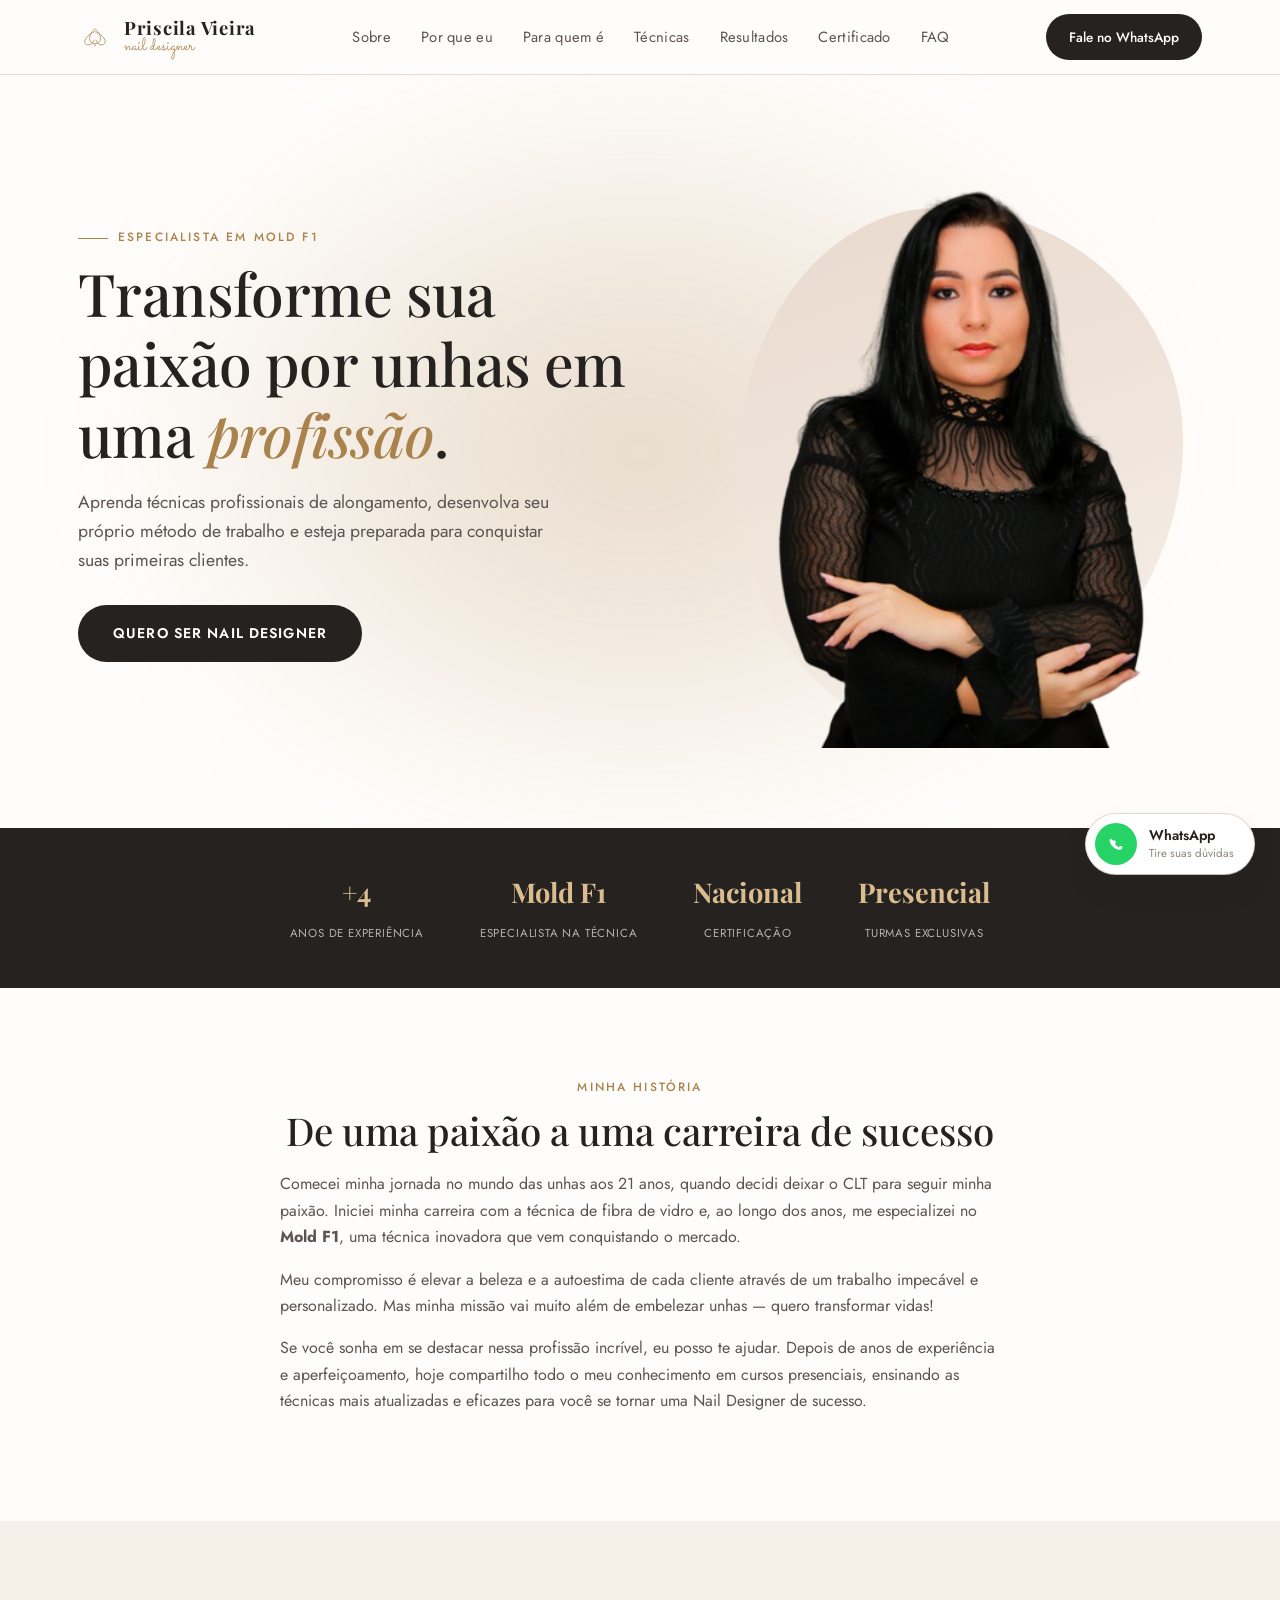
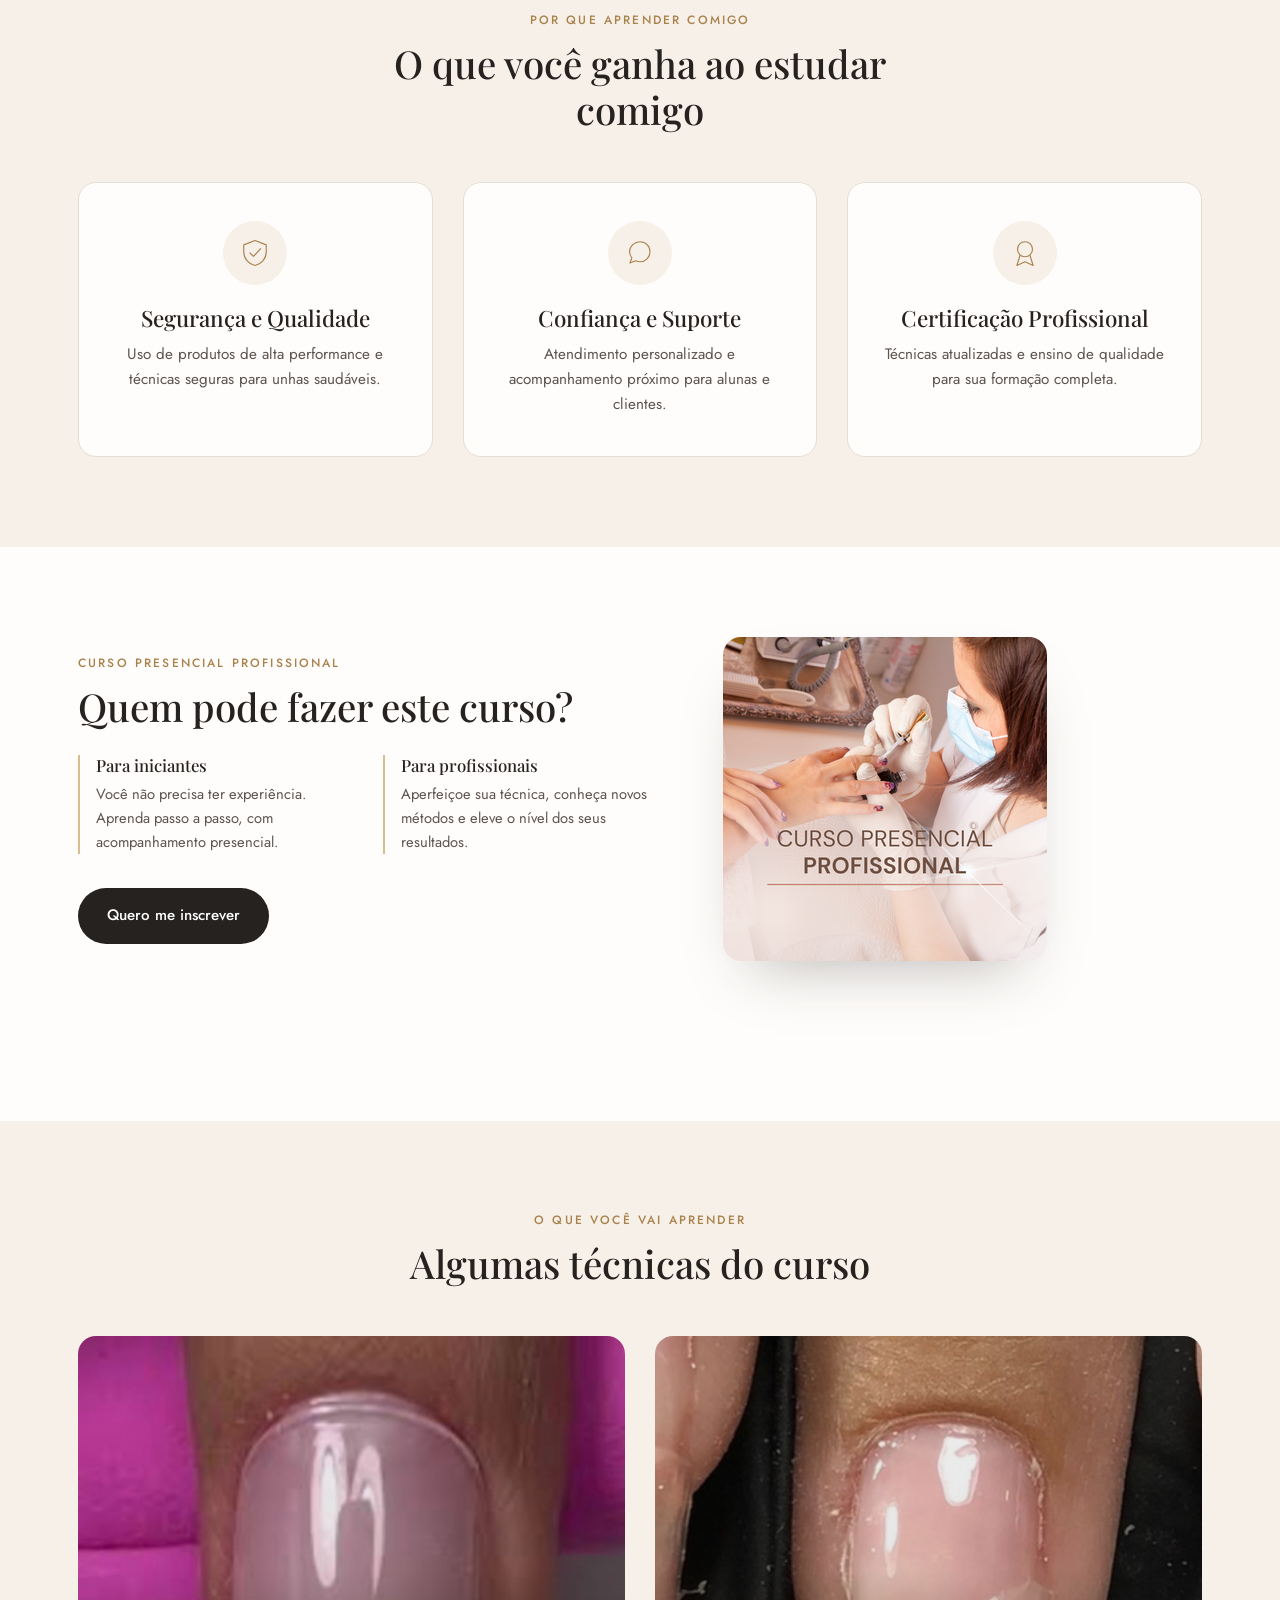
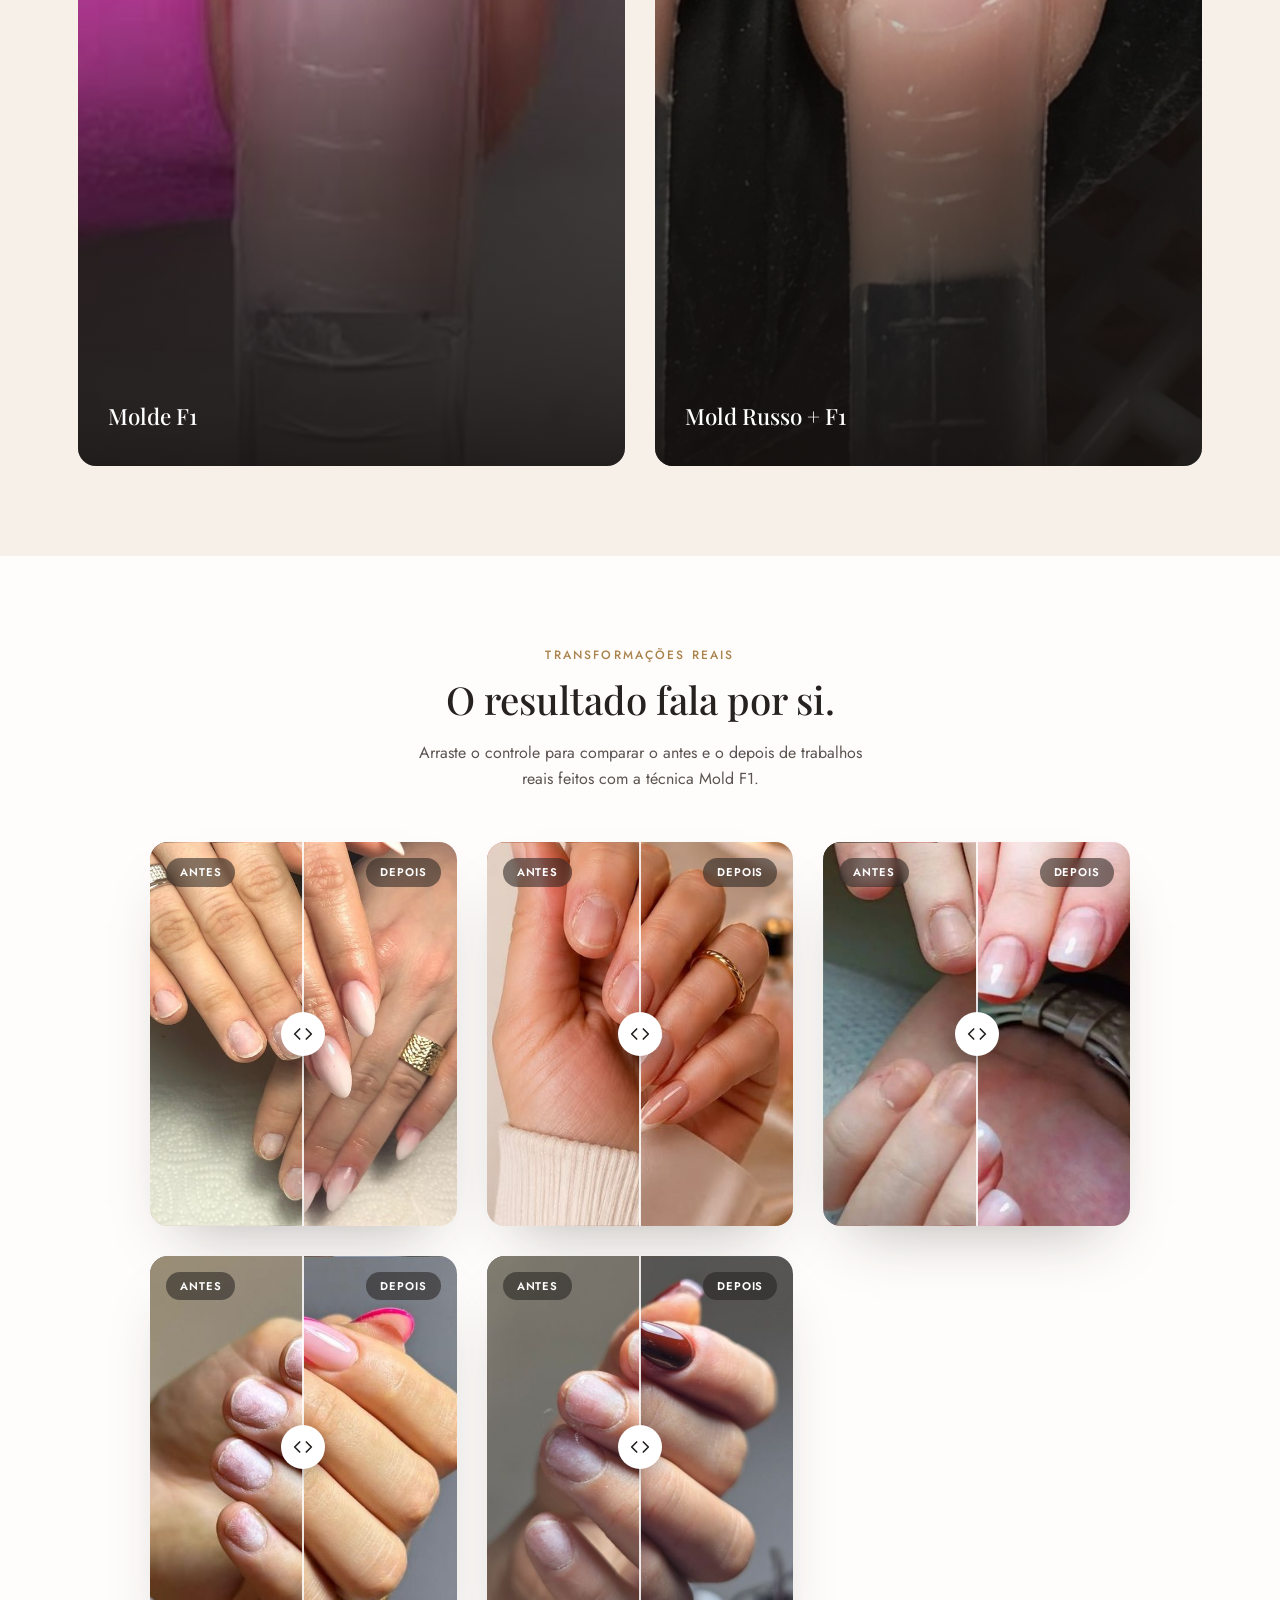
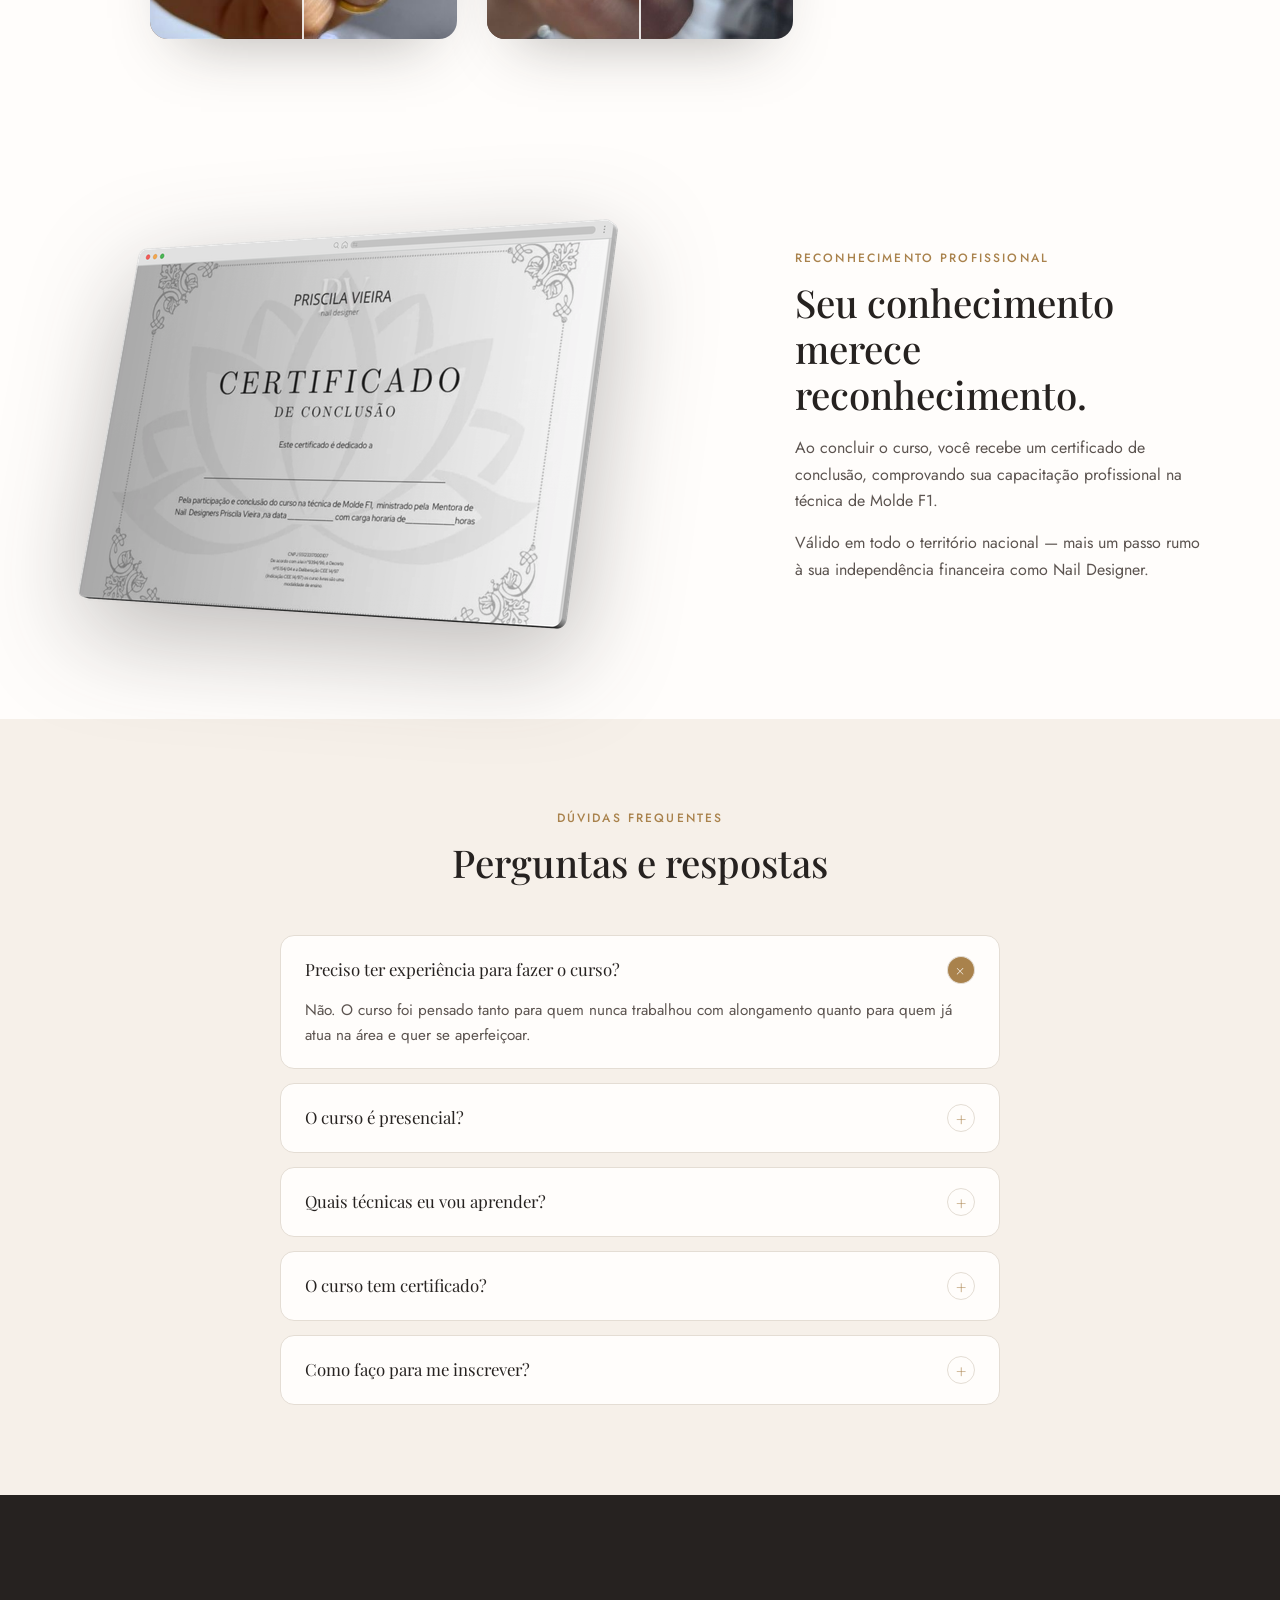
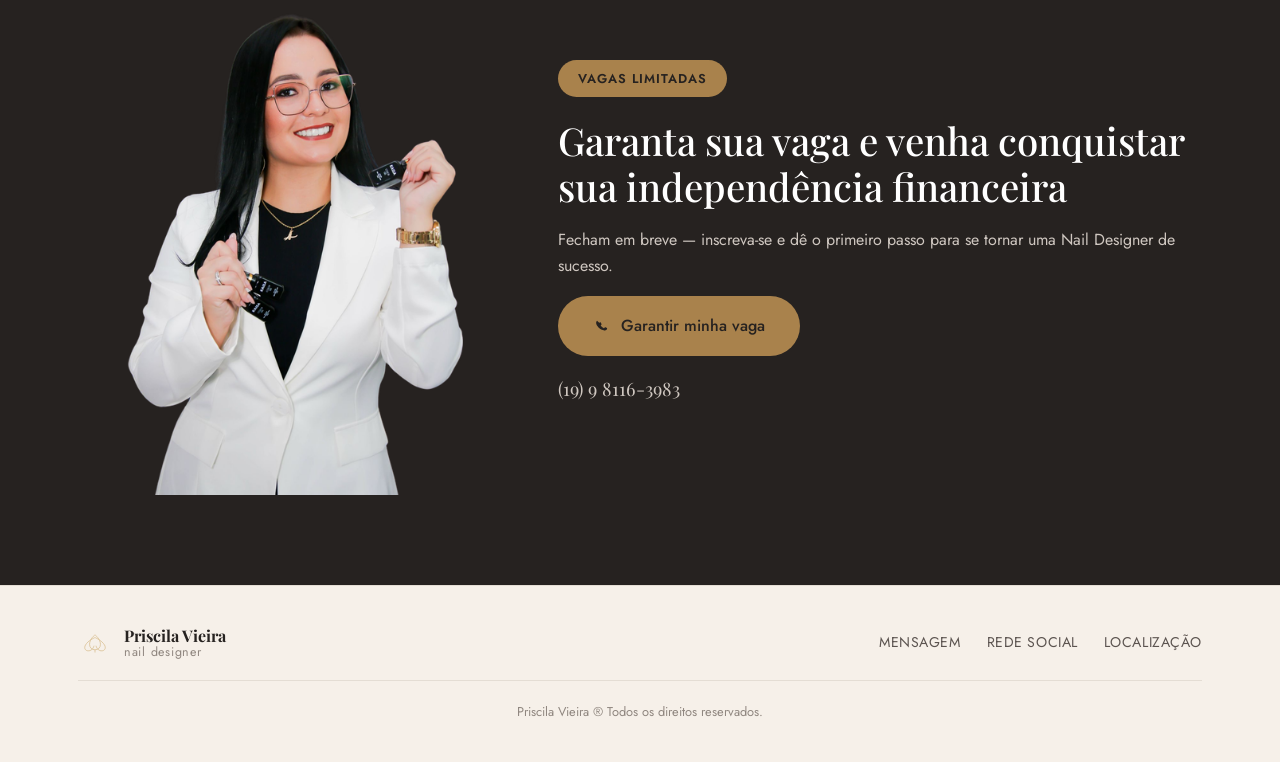
==== index.html @ fb14373d "Reorganiza a estrutura do site na ordem sugerida pelo cliente Nova ordem: Hero (enxuto) > Números/Au" ====
<!DOCTYPE html>
<html lang="pt-BR">
<head>
<meta charset="UTF-8">
<meta name="viewport" content="width=device-width, initial-scale=1.0">
<title>Priscila Vieira | Nail Designer &amp; Mentora</title>
<meta name="description" content="Priscila Vieira, Nail Designer especializada em Molde F1. Cursos presenciais profissionais com certificado nacional. Garanta sua vaga.">
<link rel="preconnect" href="https://fonts.googleapis.com">
<link rel="preconnect" href="https://fonts.gstatic.com" crossorigin>
<link href="https://fonts.googleapis.com/css2?family=Playfair+Display:ital,wght@0,400;0,500;0,600;1,400&family=Jost:wght@300;400;500;600&family=Sacramento&display=swap" rel="stylesheet">
<link rel="stylesheet" href="css/style.css">
</head>
<body>

<!-- ===== HEADER ===== -->
<header class="site-header" id="topo">
  <div class="container header-inner">
    <a href="#topo" class="logo">
      <svg class="logo-mark" viewBox="0 0 100 60" aria-hidden="true">
        <path d="M50 6 C50 6 66 18 66 34 C66 44 59 50 50 50 C41 50 34 44 34 34 C34 18 50 6 50 6 Z"/>
        <path d="M50 14 C50 14 30 22 22 36 C17 45 21 52 29 53 C38 54 45 47 47 38"/>
        <path d="M50 14 C50 14 70 22 78 36 C83 45 79 52 71 53 C62 54 55 47 53 38"/>
        <path d="M50 50 L50 58"/>
      </svg>
      <span class="logo-text">
        <strong>Priscila Vieira</strong>
        <em>nail designer</em>
      </span>
    </a>

    <nav class="main-nav" id="mainNav">
      <a href="#sobre">Sobre</a>
      <a href="#porque">Por que eu</a>
      <a href="#curso">Para quem é</a>
      <a href="#tecnicas">Técnicas</a>
      <a href="#resultados">Resultados</a>
      <a href="#certificado">Certificado</a>
      <a href="#faq">FAQ</a>
    </nav>

    <a href="https://wa.me/5519981163983?text=Ol%C3%A1%20Priscila%2C%20quero%20saber%20mais%20sobre%20o%20curso%20de%20Nail%20Designer!" class="btn btn-primary btn-nav" target="_blank" rel="noopener">Fale no WhatsApp</a>

    <button class="nav-toggle" id="navToggle" aria-label="Abrir menu" aria-expanded="false">
      <span></span><span></span><span></span>
    </button>
  </div>
</header>

<!-- ===== HERO ===== -->
<section class="hero">
  <div class="hero-glow" aria-hidden="true"></div>
  <div class="container hero-inner">
    <div class="hero-copy">
      <p class="eyebrow hero-in delay-1"><span class="eyebrow-line"></span>Especialista em Mold F1</p>
      <h1 class="hero-in delay-2">Transforme sua paixão por unhas em uma <em>profissão</em>.</h1>
      <p class="lead hero-in delay-3">Aprenda técnicas profissionais de alongamento, desenvolva seu próprio método de trabalho e esteja preparada para conquistar suas primeiras clientes.</p>
      <div class="hero-actions hero-in delay-4">
        <a href="https://wa.me/5519981163983?text=Ol%C3%A1%20Priscila%2C%20quero%20saber%20mais%20sobre%20o%20curso%20de%20Nail%20Designer!" class="btn btn-primary btn-lg" target="_blank" rel="noopener">Quero ser Nail Designer</a>
      </div>
    </div>
    <div class="hero-media hero-in-media">
      <div class="hero-blob"></div>
      <img src="assets/images/priscila-hero.png" alt="Priscila Vieira, Nail Designer" class="hero-photo">
    </div>
  </div>
</section>

<!-- ===== NÚMEROS / AUTORIDADE ===== -->
<section class="stats-band" id="numeros">
  <div class="container stats-band-inner">
    <div class="reveal"><strong>+4</strong><span>anos de experiência</span></div>
    <div class="reveal"><strong>Mold F1</strong><span>especialista na técnica</span></div>
    <div class="reveal"><strong>Nacional</strong><span>certificação</span></div>
    <div class="reveal"><strong>Presencial</strong><span>turmas exclusivas</span></div>
  </div>
</section>

<!-- ===== SOBRE ===== -->
<section class="section" id="sobre">
  <div class="container">
    <div class="about-copy reveal">
      <p class="eyebrow">Minha história</p>
      <h2>De uma paixão a uma carreira de sucesso</h2>
      <p>Comecei minha jornada no mundo das unhas aos 21 anos, quando decidi deixar o CLT para seguir minha paixão. Iniciei minha carreira com a técnica de fibra de vidro e, ao longo dos anos, me especializei no <strong>Mold F1</strong>, uma técnica inovadora que vem conquistando o mercado.</p>
      <p>Meu compromisso é elevar a beleza e a autoestima de cada cliente através de um trabalho impecável e personalizado. Mas minha missão vai muito além de embelezar unhas — quero transformar vidas!</p>
      <p>Se você sonha em se destacar nessa profissão incrível, eu posso te ajudar. Depois de anos de experiência e aperfeiçoamento, hoje compartilho todo o meu conhecimento em cursos presenciais, ensinando as técnicas mais atualizadas e eficazes para você se tornar uma Nail Designer de sucesso.</p>
    </div>
  </div>
</section>

<!-- ===== POR QUE APRENDER COM ELA ===== -->
<section class="section section-soft" id="porque">
  <div class="container">
    <div class="section-head reveal">
      <p class="eyebrow">Por que aprender comigo</p>
      <h2>O que você ganha ao estudar comigo</h2>
    </div>
    <div class="cards-3">
      <div class="feature-card reveal">
        <div class="feature-icon">
          <svg viewBox="0 0 48 48" aria-hidden="true"><path d="M24 4 L42 11 V22 C42 33 34.5 41.5 24 44 C13.5 41.5 6 33 6 22 V11 Z"/><path d="M16 24 L21.5 29.5 L33 17" fill="none"/></svg>
        </div>
        <h3>Segurança e Qualidade</h3>
        <p>Uso de produtos de alta performance e técnicas seguras para unhas saudáveis.</p>
      </div>
      <div class="feature-card reveal">
        <div class="feature-icon">
          <svg viewBox="0 0 48 48" aria-hidden="true"><path d="M24 6 C33 6 40 13 40 22 C40 31 33 38 24 38 C21.5 38 19.1 37.4 17 36.4 L8 40 L11 31.6 C8.7 28.9 7.3 25.6 7.3 22 C7.3 13 15.5 6 24 6 Z"/></svg>
        </div>
        <h3>Confiança e Suporte</h3>
        <p>Atendimento personalizado e acompanhamento próximo para alunas e clientes.</p>
      </div>
      <div class="feature-card reveal">
        <div class="feature-icon">
          <svg viewBox="0 0 48 48" aria-hidden="true"><circle cx="24" cy="18" r="12"/><path d="M16 28 L11 44 L24 38 L37 44 L32 28" fill="none"/></svg>
        </div>
        <h3>Certificação Profissional</h3>
        <p>Técnicas atualizadas e ensino de qualidade para sua formação completa.</p>
      </div>
    </div>
  </div>
</section>

<!-- ===== PARA QUEM É O CURSO ===== -->
<section class="section" id="curso">
  <div class="container curso-grid">
    <div class="curso-copy reveal">
      <p class="eyebrow">Curso presencial profissional</p>
      <h2>Quem pode fazer este curso?</h2>
      <div class="curso-audience">
        <div class="curso-audience-item">
          <h3>Para iniciantes</h3>
          <p>Você não precisa ter experiência. Aprenda passo a passo, com acompanhamento presencial.</p>
        </div>
        <div class="curso-audience-item">
          <h3>Para profissionais</h3>
          <p>Aperfeiçoe sua técnica, conheça novos métodos e eleve o nível dos seus resultados.</p>
        </div>
      </div>
      <a href="https://wa.me/5519981163983?text=Ol%C3%A1%20Priscila%2C%20quero%20saber%20mais%20sobre%20o%20curso%20de%20Nail%20Designer!" class="btn btn-primary" target="_blank" rel="noopener">Quero me inscrever</a>
    </div>
    <div class="curso-media reveal">
      <img src="assets/images/curso-presencial.png" alt="Curso presencial profissional de Nail Design">
    </div>
  </div>
</section>

<!-- ===== O QUE VOCÊ VAI APRENDER (TÉCNICAS) ===== -->
<section class="section section-soft" id="tecnicas">
  <div class="container">
    <div class="section-head reveal">
      <p class="eyebrow">O que você vai aprender</p>
      <h2>Algumas técnicas do curso</h2>
    </div>

    <div class="tecnica-grid">
      <div class="tecnica-card reveal" tabindex="0">
        <div class="tecnica-media">
          <img src="assets/images/tecnica-f1.jpeg" alt="Técnica de Molde F1 aplicada em unha">
          <div class="tecnica-overlay"></div>
        </div>
        <div class="tecnica-content">
          <div class="tecnica-top">
            <h3>Molde F1</h3>
            <span class="tecnica-icon">
              <svg viewBox="0 0 24 24" aria-hidden="true"><path d="M5 12h14M13 6l6 6-6 6" fill="none" stroke="currentColor" stroke-width="1.8" stroke-linecap="round" stroke-linejoin="round"/></svg>
            </span>
          </div>
          <div class="tecnica-reveal">
            <div>
              <p class="tecnica-tagline">Praticidade + velocidade + acabamento</p>
              <ul class="check-list">
                <li>Lixamento mínimo</li>
                <li>Curvatura natural</li>
                <li>Maior agilidade</li>
                <li>Ideal para iniciantes</li>
              </ul>
            </div>
          </div>
        </div>
      </div>

      <div class="tecnica-card reveal" tabindex="0">
        <div class="tecnica-media">
          <img src="assets/images/tecnica-russo.jpeg" alt="Técnica híbrida Mold Russo e Mold F1 aplicada em unha">
          <div class="tecnica-overlay"></div>
        </div>
        <div class="tecnica-content">
          <div class="tecnica-top">
            <h3>Mold Russo + F1</h3>
            <span class="tecnica-icon">
              <svg viewBox="0 0 24 24" aria-hidden="true"><path d="M5 12h14M13 6l6 6-6 6" fill="none" stroke="currentColor" stroke-width="1.8" stroke-linecap="round" stroke-linejoin="round"/></svg>
            </span>
          </div>
          <div class="tecnica-reveal">
            <div>
              <p class="tecnica-tagline">Resistência + rapidez + acabamento fino</p>
              <ul class="check-list">
                <li>Curvatura C mais definida</li>
                <li>Aplicação mais rápida</li>
                <li>Acabamento fino e natural</li>
                <li>Une velocidade e perfeição</li>
              </ul>
            </div>
          </div>
        </div>
      </div>
    </div>
  </div>
</section>

<!-- ===== RESULTADOS ===== -->
<section class="section" id="resultados">
  <div class="container">
    <div class="section-head reveal">
      <p class="eyebrow">Transformações reais</p>
      <h2>O resultado fala por si.</h2>
      <p class="section-sub">Arraste o controle para comparar o antes e o depois de trabalhos reais feitos com a técnica Mold F1.</p>
    </div>
    <div class="ba-row">
      <div class="ba-slider reveal" role="group" aria-label="Comparação antes e depois de alongamento de unhas 1">
        <div class="ba-frame">
          <img class="ba-img ba-img-after" src="assets/images/resultados/after-01.jpg" alt="Unhas depois do procedimento, técnica Mold F1">
          <div class="ba-before-wrap">
            <img class="ba-img ba-img-before" src="assets/images/resultados/before-01.jpg" alt="Unhas antes do procedimento">
          </div>
          <div class="ba-divider">
            <span class="ba-handle" tabindex="0" role="slider" aria-label="Controle de comparação" aria-valuemin="0" aria-valuemax="100" aria-valuenow="50">
              <svg viewBox="0 0 24 24" aria-hidden="true"><path d="M8 6 L2 12 L8 18" fill="none" stroke="currentColor" stroke-width="2" stroke-linecap="round" stroke-linejoin="round"/><path d="M16 6 L22 12 L16 18" fill="none" stroke="currentColor" stroke-width="2" stroke-linecap="round" stroke-linejoin="round"/></svg>
            </span>
          </div>
          <span class="ba-tag ba-tag-before">Antes</span>
          <span class="ba-tag ba-tag-after">Depois</span>
        </div>
      </div>

      <div class="ba-slider reveal" role="group" aria-label="Comparação antes e depois de alongamento de unhas 2">
        <div class="ba-frame">
          <img class="ba-img ba-img-after" src="assets/images/resultados/after-02.jpg" alt="Unhas depois do procedimento, técnica Mold F1">
          <div class="ba-before-wrap">
            <img class="ba-img ba-img-before" src="assets/images/resultados/before-02.jpg" alt="Unhas antes do procedimento">
          </div>
          <div class="ba-divider">
            <span class="ba-handle" tabindex="0" role="slider" aria-label="Controle de comparação" aria-valuemin="0" aria-valuemax="100" aria-valuenow="50">
              <svg viewBox="0 0 24 24" aria-hidden="true"><path d="M8 6 L2 12 L8 18" fill="none" stroke="currentColor" stroke-width="2" stroke-linecap="round" stroke-linejoin="round"/><path d="M16 6 L22 12 L16 18" fill="none" stroke="currentColor" stroke-width="2" stroke-linecap="round" stroke-linejoin="round"/></svg>
            </span>
          </div>
          <span class="ba-tag ba-tag-before">Antes</span>
          <span class="ba-tag ba-tag-after">Depois</span>
        </div>
      </div>

      <div class="ba-slider reveal" role="group" aria-label="Comparação antes e depois de alongamento de unhas 3">
        <div class="ba-frame">
          <img class="ba-img ba-img-after" src="assets/images/resultados/after-03.jpg" alt="Unhas depois do procedimento, técnica Mold F1">
          <div class="ba-before-wrap">
            <img class="ba-img ba-img-before" src="assets/images/resultados/before-03.jpg" alt="Unhas antes do procedimento">
          </div>
          <div class="ba-divider">
            <span class="ba-handle" tabindex="0" role="slider" aria-label="Controle de comparação" aria-valuemin="0" aria-valuemax="100" aria-valuenow="50">
              <svg viewBox="0 0 24 24" aria-hidden="true"><path d="M8 6 L2 12 L8 18" fill="none" stroke="currentColor" stroke-width="2" stroke-linecap="round" stroke-linejoin="round"/><path d="M16 6 L22 12 L16 18" fill="none" stroke="currentColor" stroke-width="2" stroke-linecap="round" stroke-linejoin="round"/></svg>
            </span>
          </div>
          <span class="ba-tag ba-tag-before">Antes</span>
          <span class="ba-tag ba-tag-after">Depois</span>
        </div>
      </div>

      <div class="ba-slider reveal" role="group" aria-label="Comparação antes e depois de alongamento de unhas 4">
        <div class="ba-frame">
          <img class="ba-img ba-img-after" src="assets/images/resultados/after-04.jpg" alt="Unhas depois do procedimento, técnica Mold F1">
          <div class="ba-before-wrap">
            <img class="ba-img ba-img-before" src="assets/images/resultados/before-04.jpg" alt="Unhas antes do procedimento">
          </div>
          <div class="ba-divider">
            <span class="ba-handle" tabindex="0" role="slider" aria-label="Controle de comparação" aria-valuemin="0" aria-valuemax="100" aria-valuenow="50">
              <svg viewBox="0 0 24 24" aria-hidden="true"><path d="M8 6 L2 12 L8 18" fill="none" stroke="currentColor" stroke-width="2" stroke-linecap="round" stroke-linejoin="round"/><path d="M16 6 L22 12 L16 18" fill="none" stroke="currentColor" stroke-width="2" stroke-linecap="round" stroke-linejoin="round"/></svg>
            </span>
          </div>
          <span class="ba-tag ba-tag-before">Antes</span>
          <span class="ba-tag ba-tag-after">Depois</span>
        </div>
      </div>

      <div class="ba-slider reveal" role="group" aria-label="Comparação antes e depois de alongamento de unhas 5">
        <div class="ba-frame">
          <img class="ba-img ba-img-after" src="assets/images/resultados/after-05.jpg" alt="Unhas depois do procedimento, técnica Mold F1">
          <div class="ba-before-wrap">
            <img class="ba-img ba-img-before" src="assets/images/resultados/before-05.jpg" alt="Unhas antes do procedimento">
          </div>
          <div class="ba-divider">
            <span class="ba-handle" tabindex="0" role="slider" aria-label="Controle de comparação" aria-valuemin="0" aria-valuemax="100" aria-valuenow="50">
              <svg viewBox="0 0 24 24" aria-hidden="true"><path d="M8 6 L2 12 L8 18" fill="none" stroke="currentColor" stroke-width="2" stroke-linecap="round" stroke-linejoin="round"/><path d="M16 6 L22 12 L16 18" fill="none" stroke="currentColor" stroke-width="2" stroke-linecap="round" stroke-linejoin="round"/></svg>
            </span>
          </div>
          <span class="ba-tag ba-tag-before">Antes</span>
          <span class="ba-tag ba-tag-after">Depois</span>
        </div>
      </div>
    </div>
  </div>
</section>

<!-- ===== CERTIFICADO ===== -->
<section class="section" id="certificado">
  <div class="container certificado-grid">
    <div class="certificado-media reveal" id="certificadoTilt">
      <img src="assets/images/certificado.png" alt="Certificado de conclusão do curso Priscila Vieira Nail Designer">
    </div>
    <div class="certificado-copy reveal">
      <p class="eyebrow">Reconhecimento profissional</p>
      <h2>Seu conhecimento merece reconhecimento.</h2>
      <p>Ao concluir o curso, você recebe um certificado de conclusão, comprovando sua capacitação profissional na técnica de Molde F1.</p>
      <p>Válido em todo o território nacional — mais um passo rumo à sua independência financeira como Nail Designer.</p>
    </div>
  </div>
</section>

<!-- ===== FAQ ===== -->
<section class="section section-soft" id="faq">
  <div class="container">
    <div class="section-head reveal">
      <p class="eyebrow">Dúvidas frequentes</p>
      <h2>Perguntas e respostas</h2>
    </div>
    <div class="faq-list reveal">
      <details class="faq-item" open>
        <summary>Preciso ter experiência para fazer o curso?</summary>
        <p>Não. O curso foi pensado tanto para quem nunca trabalhou com alongamento quanto para quem já atua na área e quer se aperfeiçoar.</p>
      </details>
      <details class="faq-item">
        <summary>O curso é presencial?</summary>
        <p>Sim, as aulas são 100% presenciais, com acompanhamento direto e feedback personalizado durante a prática.</p>
      </details>
      <details class="faq-item">
        <summary>Quais técnicas eu vou aprender?</summary>
        <p>Você vai aprender a técnica de Molde F1 e a técnica híbrida Mold Russo + Mold F1, além de detalhes práticos do dia a dia de uma Nail Designer.</p>
      </details>
      <details class="faq-item">
        <summary>O curso tem certificado?</summary>
        <p>Sim, você recebe um certificado de conclusão válido em todo o território nacional.</p>
      </details>
      <details class="faq-item">
        <summary>Como faço para me inscrever?</summary>
        <p>É simples: clique em qualquer botão do site para falar comigo no WhatsApp e garantir sua vaga — as turmas são limitadas.</p>
      </details>
    </div>
  </div>
</section>

<!-- ===== CTA FINAL ===== -->
<section class="section cta-final" id="contato">
  <div class="container cta-grid">
    <div class="cta-media reveal">
      <img src="assets/images/priscila-cta.png" alt="Priscila Vieira">
    </div>
    <div class="cta-copy reveal">
      <span class="badge-limited">Vagas Limitadas</span>
      <h2>Garanta sua vaga e venha conquistar sua independência financeira</h2>
      <p>Fecham em breve — inscreva-se e dê o primeiro passo para se tornar uma Nail Designer de sucesso.</p>
      <a href="https://wa.me/5519981163983?text=Ol%C3%A1%20Priscila%2C%20quero%20garantir%20minha%20vaga%20no%20curso!" class="btn btn-primary btn-lg" target="_blank" rel="noopener">
        <svg viewBox="0 0 32 32" aria-hidden="true"><path d="M16 3C9.4 3 4 8.4 4 15c0 2.4.7 4.6 1.9 6.5L4 29l7.7-1.9c1.8 1 3.9 1.5 6.3 1.5 6.6 0 12-5.4 12-12S22.6 3 16 3z" fill="none"/><path d="M11.5 10.5c.4-1 1.2-1 1.6-1 .3 0 .6 0 .9.6.3.6 1 2.1 1.1 2.3.1.2.2.5 0 .8-.1.3-.2.4-.4.6-.2.2-.4.5-.6.6-.2.2-.4.4-.2.8.2.4 1 1.7 2.2 2.7 1.5 1.3 2.7 1.7 3.1 1.9.4.2.6.1.8-.1.2-.2.9-1 1.1-1.4.2-.4.5-.3.8-.2.3.1 2 1 2.4 1.1.4.2.6.3.7.5.1.2.1 1.1-.3 2.1-.4 1-2.3 2-3.2 2.1-.8.1-1.8.2-5.8-1.2-4.9-1.9-8-6.9-8.2-7.2-.2-.3-1.9-2.5-1.9-4.8 0-2.3 1.2-3.4 1.6-3.9z"/></svg>
        Garantir minha vaga
      </a>
      <p class="phone">(19) 9 8116-3983</p>
    </div>
  </div>
</section>

<!-- ===== FOOTER ===== -->
<footer class="site-footer">
  <div class="container footer-inner">
    <div class="footer-brand">
      <svg class="logo-mark small" viewBox="0 0 100 60" aria-hidden="true">
        <path d="M50 6 C50 6 66 18 66 34 C66 44 59 50 50 50 C41 50 34 44 34 34 C34 18 50 6 50 6 Z"/>
        <path d="M50 14 C50 14 30 22 22 36 C17 45 21 52 29 53 C38 54 45 47 47 38"/>
        <path d="M50 14 C50 14 70 22 78 36 C83 45 79 52 71 53 C62 54 55 47 53 38"/>
        <path d="M50 50 L50 58"/>
      </svg>
      <div>
        <strong>Priscila Vieira</strong>
        <span>nail designer</span>
      </div>
    </div>

    <div class="footer-links">
      <a href="https://wa.me/5519981163983" target="_blank" rel="noopener">Mensagem</a>
      <a href="#" target="_blank" rel="noopener">Rede Social</a>
      <a href="#" target="_blank" rel="noopener">Localização</a>
    </div>

    <p class="footer-copy">Priscila Vieira &reg; Todos os direitos reservados.</p>
  </div>
</footer>

<a href="https://wa.me/5519981163983?text=Ol%C3%A1%20Priscila%2C%20quero%20saber%20mais%20sobre%20o%20curso%20de%20Nail%20Designer!" class="whatsapp-float" target="_blank" rel="noopener" aria-label="Falar com a Priscila no WhatsApp">
  <span class="wa-icon">
    <svg viewBox="0 0 32 32" aria-hidden="true"><path d="M11.5 10.5c.4-1 1.2-1 1.6-1 .3 0 .6 0 .9.6.3.6 1 2.1 1.1 2.3.1.2.2.5 0 .8-.1.3-.2.4-.4.6-.2.2-.4.5-.6.6-.2.2-.4.4-.2.8.2.4 1 1.7 2.2 2.7 1.5 1.3 2.7 1.7 3.1 1.9.4.2.6.1.8-.1.2-.2.9-1 1.1-1.4.2-.4.5-.3.8-.2.3.1 2 1 2.4 1.1.4.2.6.3.7.5.1.2.1 1.1-.3 2.1-.4 1-2.3 2-3.2 2.1-.8.1-1.8.2-5.8-1.2-4.9-1.9-8-6.9-8.2-7.2-.2-.3-1.9-2.5-1.9-4.8 0-2.3 1.2-3.4 1.6-3.9z"/><path d="M16 3C9.4 3 4 8.4 4 15c0 2.4.7 4.6 1.9 6.5L4 29l7.7-1.9c1.8 1 3.9 1.5 6.3 1.5 6.6 0 12-5.4 12-12S22.6 3 16 3z" fill="none"/></svg>
  </span>
  <span class="wa-text">
    <span class="wa-title">
      <span class="wa-title-default">WhatsApp</span>
      <span class="wa-title-hover">Fale com a Priscila</span>
    </span>
    <small>Tire suas dúvidas</small>
  </span>
</a>

<script src="js/script.js"></script>
</body>
</html>
---- css/style.css ----
:root {
  --ink: #262220;
  --ink-soft: #5c5450;
  --gray: #8f867f;
  --line: #e4ddd4;
  --bg: #fffdfb;
  --bg-soft: #f6f0e9;
  --gold: #a9824c;
  --gold-light: #d9bd8f;
  --blush: #e9d9cd;
  --radius: 18px;
  --serif: "Playfair Display", "Georgia", serif;
  --sans: "Jost", "Segoe UI", sans-serif;
  --script: "Sacramento", cursive;
}

* { box-sizing: border-box; }

html { scroll-behavior: smooth; }

body {
  margin: 0;
  font-family: var(--sans);
  color: var(--ink);
  background: var(--bg);
  line-height: 1.65;
  -webkit-font-smoothing: antialiased;
}

img { max-width: 100%; display: block; }

.container {
  width: 100%;
  max-width: 1180px;
  margin: 0 auto;
  padding: 0 28px;
}

h1, h2, h3 {
  font-family: var(--serif);
  font-weight: 500;
  color: var(--ink);
  margin: 0 0 18px;
  line-height: 1.2;
}

h1 { font-size: clamp(2.2rem, 4.2vw, 3.4rem); }
h2 { font-size: clamp(1.8rem, 3vw, 2.5rem); }
h3 { font-size: 1.4rem; margin-bottom: 10px; }

p { margin: 0 0 16px; color: var(--ink-soft); }

em { font-style: italic; color: var(--gold); }

.eyebrow {
  font-family: var(--sans);
  text-transform: uppercase;
  letter-spacing: 0.18em;
  font-size: 0.75rem;
  color: var(--gold);
  font-weight: 500;
  margin-bottom: 10px;
}

/* Buttons */
.btn {
  display: inline-flex;
  align-items: center;
  gap: 10px;
  padding: 14px 28px;
  border-radius: 100px;
  font-family: var(--sans);
  font-size: 0.95rem;
  font-weight: 500;
  text-decoration: none;
  transition: transform .25s ease, box-shadow .25s ease, background .25s ease;
  border: 1px solid transparent;
  white-space: nowrap;
}
.btn svg { width: 18px; height: 18px; fill: currentColor; }
.btn-primary {
  background: var(--ink);
  color: #fff;
}
.btn-primary:hover { transform: translateY(-2px); box-shadow: 0 12px 24px rgba(38,34,32,0.25); }
.btn-ghost {
  background: transparent;
  color: var(--ink);
  border-color: var(--ink);
}
.btn-ghost:hover { background: var(--ink); color: #fff; }
.btn-lg { padding: 16px 34px; font-size: 1rem; }
.btn-nav { padding: 11px 22px; font-size: 0.85rem; }

/* ===== Header ===== */
.site-header {
  position: sticky;
  top: 0;
  z-index: 100;
  background: rgba(255, 253, 251, 0.9);
  backdrop-filter: blur(10px);
  border-bottom: 1px solid var(--line);
}
.header-inner {
  display: flex;
  align-items: center;
  justify-content: space-between;
  gap: 20px;
  padding-top: 14px;
  padding-bottom: 14px;
}
.logo {
  display: flex;
  align-items: center;
  gap: 12px;
  text-decoration: none;
  color: var(--ink);
}
.logo-mark {
  width: 34px;
  height: 24px;
  fill: none;
  stroke: var(--gold);
  stroke-width: 2.2;
}
.logo-mark.small { stroke: var(--gold-light); }
.logo-text { display: flex; flex-direction: column; line-height: 1.1; }
.logo-text strong { font-family: var(--serif); font-size: 1.15rem; letter-spacing: 0.04em; }
.logo-text em { font-family: var(--script); font-style: normal; color: var(--gold); font-size: 1.1rem; margin-top: -2px; }

.main-nav { display: flex; gap: 30px; }
.main-nav a {
  text-decoration: none;
  color: var(--ink-soft);
  font-size: 0.92rem;
  letter-spacing: 0.02em;
  transition: color .2s ease;
}
.main-nav a:hover { color: var(--gold); }

.nav-toggle {
  display: none;
  flex-direction: column;
  justify-content: center;
  gap: 5px;
  width: 40px;
  height: 40px;
  background: none;
  border: none;
  cursor: pointer;
}
.nav-toggle span {
  width: 22px;
  height: 2px;
  background: var(--ink);
  transition: transform .25s ease, opacity .25s ease;
}

/* ===== Hero ===== */
.hero { position: relative; padding: 110px 0 80px; overflow: hidden; }
.hero-inner {
  position: relative;
  z-index: 1;
  display: grid;
  grid-template-columns: 1.1fr 0.9fr;
  align-items: center;
  gap: 50px;
}
.hero h1 { font-size: clamp(2.5rem, 4.6vw, 3.8rem); letter-spacing: -0.01em; }
.lead { font-size: 1.1rem; max-width: 44ch; }
.hero-actions { display: flex; gap: 16px; flex-wrap: wrap; margin: 30px 0 44px; }
.hero-actions .btn { text-transform: uppercase; letter-spacing: 0.08em; font-size: 0.88rem; font-weight: 600; }
.eyebrow-line {
  display: inline-block;
  width: 30px;
  height: 1px;
  background: var(--gold);
  margin-right: 10px;
  vertical-align: middle;
}

/* Ambient gold glow — slow drifting light in the background */
.hero-glow {
  position: absolute;
  inset: -25% -10%;
  z-index: 0;
  background: radial-gradient(closest-side, rgba(169,130,76,0.28), rgba(169,130,76,0) 72%);
  filter: blur(50px);
  animation: heroGlowDrift 18s ease-in-out infinite;
  pointer-events: none;
}

.hero-media { position: relative; display: flex; justify-content: center; }
.hero-blob {
  position: absolute;
  inset: 0;
  margin: auto;
  width: 92%;
  height: 92%;
  background: linear-gradient(160deg, var(--blush), var(--bg-soft));
  border-radius: 45% 55% 60% 40% / 50% 45% 55% 50%;
  z-index: 0;
  animation: heroBlobFloat 9s ease-in-out infinite;
}
.hero-photo { position: relative; z-index: 1; max-width: 420px; width: 100%; margin: 0 auto; }

/* Hero entrance choreography */
.hero-in {
  opacity: 0;
  animation: heroRise .9s cubic-bezier(.16,.8,.24,1) forwards;
}
.hero-in-media {
  opacity: 0;
  animation: heroPhotoRise 1.05s cubic-bezier(.16,.8,.24,1) forwards;
}
.delay-1 { animation-delay: .1s; }
.delay-2 { animation-delay: .22s; }
.delay-3 { animation-delay: .38s; }
.delay-4 { animation-delay: .54s; }
.delay-5 { animation-delay: .68s; }

@keyframes heroRise {
  from { opacity: 0; transform: translateY(24px); }
  to { opacity: 1; transform: translateY(0); }
}
@keyframes heroPhotoRise {
  from { opacity: 0; transform: translateY(34px) scale(.97); }
  to { opacity: 1; transform: translateY(0) scale(1); }
}
@keyframes heroGlowDrift {
  0%, 100% { transform: translate(-4%, -3%) scale(1); }
  50% { transform: translate(4%, 5%) scale(1.1); }
}
@keyframes heroBlobFloat {
  0%, 100% { transform: translate(0, 0) rotate(0deg); }
  50% { transform: translate(8px, -14px) rotate(3deg); }
}

@media (prefers-reduced-motion: reduce) {
  .hero-in, .hero-in-media, .hero-glow, .hero-blob, .whatsapp-float {
    animation: none !important;
    opacity: 1 !important;
    transform: none !important;
  }
}

/* Números / autoridade */
.stats-band { background: var(--ink); padding: 42px 0; }
.stats-band-inner {
  display: grid;
  grid-template-columns: repeat(4, auto);
  justify-content: center;
  gap: 10px 56px;
}
.stats-band-inner div { text-align: center; }
.stats-band-inner strong {
  display: block;
  font-family: var(--serif);
  font-size: 1.7rem;
  color: var(--gold-light);
  margin-bottom: 4px;
}
.stats-band-inner span {
  font-size: 0.72rem;
  color: rgba(255,255,255,0.65);
  text-transform: uppercase;
  letter-spacing: 0.07em;
}

/* ===== Sections ===== */
.section { padding: 90px 0; }
.section-soft { background: var(--bg-soft); }
.section-head { text-align: center; max-width: 620px; margin: 0 auto 50px; }

/* About */
.about-copy {
  max-width: 720px;
  margin: 0 auto;
  text-align: center;
}
.about-copy .eyebrow { justify-content: center; }
.about-copy p:not(.eyebrow) { text-align: left; }
.about-copy h2 { text-align: center; }

/* Feature cards */
.cards-3 {
  display: grid;
  grid-template-columns: repeat(3, 1fr);
  gap: 30px;
}
.feature-card {
  background: var(--bg);
  border: 1px solid var(--line);
  border-radius: var(--radius);
  padding: 38px 30px;
  text-align: center;
  transition: transform .3s ease, box-shadow .3s ease;
}
.feature-card:hover { transform: translateY(-6px); box-shadow: 0 24px 40px -24px rgba(38,34,32,0.25); }
.feature-icon {
  width: 64px;
  height: 64px;
  margin: 0 auto 20px;
  display: flex;
  align-items: center;
  justify-content: center;
  background: var(--bg-soft);
  border-radius: 50%;
}
.feature-icon svg { width: 30px; height: 30px; fill: none; stroke: var(--gold); stroke-width: 1.8; stroke-linecap: round; stroke-linejoin: round; }
.feature-card p { margin: 0; font-size: 0.95rem; }

/* Curso */
.curso-grid {
  display: grid;
  grid-template-columns: 1.1fr 0.9fr;
  gap: 60px;
  align-items: center;
  margin-bottom: 70px;
}
.curso-media img { border-radius: var(--radius); box-shadow: 0 30px 60px -30px rgba(38,34,32,0.35); }

.curso-audience {
  display: grid;
  grid-template-columns: 1fr 1fr;
  gap: 24px;
  margin: 26px 0 34px;
}
.curso-audience-item { padding-left: 16px; border-left: 2px solid var(--gold-light); }
.curso-audience-item h3 { font-size: 1.05rem; margin: 0 0 6px; }
.curso-audience-item p { margin: 0; font-size: 0.92rem; }

/* Resultados — comparador antes/depois */
.section-sub { max-width: 46ch; margin: 0 auto; }
.ba-row {
  display: grid;
  grid-template-columns: repeat(auto-fit, minmax(300px, 1fr));
  gap: 30px;
  max-width: 980px;
  margin: 0 auto;
}
.ba-frame {
  position: relative;
  aspect-ratio: 4 / 5;
  border-radius: var(--radius);
  overflow: hidden;
  box-shadow: 0 30px 60px -30px rgba(38,34,32,0.35);
  cursor: ew-resize;
  user-select: none;
  --pos: 50%;
}
.ba-img {
  position: absolute;
  inset: 0;
  width: 100%;
  height: 100%;
  object-fit: cover;
  pointer-events: none;
}
.ba-img-after { z-index: 1; }
.ba-before-wrap {
  position: absolute;
  inset: 0;
  z-index: 2;
  overflow: hidden;
  clip-path: inset(0 calc(100% - var(--pos)) 0 0);
}
.ba-divider {
  position: absolute;
  top: 0;
  bottom: 0;
  left: var(--pos);
  width: 2px;
  background: rgba(255,255,255,0.85);
  z-index: 3;
  transform: translateX(-1px);
  pointer-events: none;
}
.ba-handle {
  position: absolute;
  top: 50%;
  left: 50%;
  transform: translate(-50%, -50%);
  width: 44px;
  height: 44px;
  border-radius: 50%;
  background: #fff;
  color: var(--ink);
  display: flex;
  align-items: center;
  justify-content: center;
  box-shadow: 0 8px 20px rgba(38,34,32,0.3);
  pointer-events: auto;
  cursor: ew-resize;
}
.ba-handle svg { width: 20px; height: 20px; }
.ba-tag {
  position: absolute;
  top: 16px;
  z-index: 4;
  padding: 5px 14px;
  border-radius: 100px;
  font-size: 0.7rem;
  letter-spacing: 0.08em;
  text-transform: uppercase;
  font-weight: 600;
  background: rgba(38,34,32,0.55);
  color: #fff;
  backdrop-filter: blur(3px);
  pointer-events: none;
}
.ba-tag-before { left: 16px; }
.ba-tag-after { right: 16px; }

/* Técnicas — cards interativos */
.tecnica-grid {
  display: grid;
  grid-template-columns: repeat(2, 1fr);
  gap: 30px;
}
.tecnica-card {
  position: relative;
  aspect-ratio: 3 / 4;
  border-radius: var(--radius);
  overflow: hidden;
  cursor: pointer;
  outline: none;
}
.tecnica-media { position: absolute; inset: 0; }
.tecnica-media img {
  position: absolute;
  inset: 0;
  width: 100%;
  height: 100%;
  object-fit: cover;
  transition: transform .7s cubic-bezier(.16,.8,.24,1);
}
.tecnica-card:hover .tecnica-media img,
.tecnica-card:focus-within .tecnica-media img,
.tecnica-card.is-active .tecnica-media img { transform: scale(1.04); }

.tecnica-overlay {
  position: absolute;
  inset: 0;
  background: linear-gradient(to top, rgba(20,17,15,0.92) 0%, rgba(20,17,15,0.55) 42%, rgba(20,17,15,0.1) 68%, rgba(20,17,15,0.05) 100%);
  transition: background .4s ease;
}
.tecnica-card:hover .tecnica-overlay,
.tecnica-card:focus-within .tecnica-overlay,
.tecnica-card.is-active .tecnica-overlay {
  background: linear-gradient(to top, rgba(20,17,15,0.96) 0%, rgba(20,17,15,0.72) 50%, rgba(20,17,15,0.2) 75%, rgba(20,17,15,0.08) 100%);
}

.tecnica-content {
  position: absolute;
  left: 0;
  right: 0;
  bottom: 0;
  padding: 30px;
  color: #fff;
}
.tecnica-top { display: flex; align-items: center; justify-content: space-between; gap: 12px; }
.tecnica-content h3 { color: #fff; margin: 0; }
.tecnica-icon {
  flex-shrink: 0;
  width: 38px;
  height: 38px;
  border-radius: 50%;
  border: 1px solid rgba(255,255,255,0.5);
  display: flex;
  align-items: center;
  justify-content: center;
  opacity: 0;
  transform: translateX(-6px);
  transition: opacity .3s ease, transform .3s ease, background .3s ease, border-color .3s ease;
}
.tecnica-icon svg { width: 16px; height: 16px; stroke: #fff; }
.tecnica-card:hover .tecnica-icon,
.tecnica-card:focus-within .tecnica-icon,
.tecnica-card.is-active .tecnica-icon {
  opacity: 1;
  transform: translateX(0);
  background: var(--gold);
  border-color: var(--gold);
}
.tecnica-tagline {
  margin: 10px 0 0;
  font-family: var(--serif);
  font-style: italic;
  color: var(--gold-light);
  font-size: 1.02rem;
}
.tecnica-reveal {
  display: grid;
  grid-template-rows: 0fr;
  transition: grid-template-rows .5s cubic-bezier(.16,.8,.24,1);
}
.tecnica-card:hover .tecnica-reveal,
.tecnica-card:focus-within .tecnica-reveal,
.tecnica-card.is-active .tecnica-reveal { grid-template-rows: 1fr; }
.tecnica-reveal > div { overflow: hidden; }

.check-list { list-style: none; padding: 0; margin: 16px 0 0; }
.check-list li {
  position: relative;
  padding-left: 26px;
  margin-bottom: 9px;
  font-size: 0.9rem;
  color: rgba(255,255,255,0.85);
}
.check-list li::before {
  content: "";
  position: absolute;
  left: 0;
  top: 6px;
  width: 15px;
  height: 15px;
  border-radius: 50%;
  background: var(--gold-light);
}
.check-list li::after {
  content: "";
  position: absolute;
  left: 4.5px;
  top: 9px;
  width: 6px;
  height: 3px;
  border-left: 2px solid var(--ink);
  border-bottom: 2px solid var(--ink);
  transform: rotate(-45deg);
}

/* Certificado */
.certificado-grid {
  display: grid;
  grid-template-columns: 1.35fr 0.85fr;
  gap: 70px;
  align-items: center;
}
.certificado-media {
  perspective: 1200px;
}
.certificado-media img {
  filter: drop-shadow(0 30px 50px rgba(38,34,32,0.3));
  transform: rotateX(0deg) rotateY(0deg);
  transition: transform .4s cubic-bezier(.16,.8,.24,1);
  will-change: transform;
}
.certificado-copy h2 { max-width: 14ch; }

/* FAQ */
.faq-list {
  max-width: 720px;
  margin: 0 auto;
  display: flex;
  flex-direction: column;
  gap: 14px;
}
.faq-item {
  background: var(--bg);
  border: 1px solid var(--line);
  border-radius: 14px;
  padding: 20px 24px;
}
.faq-item summary {
  cursor: pointer;
  list-style: none;
  display: flex;
  align-items: center;
  justify-content: space-between;
  gap: 16px;
  font-family: var(--serif);
  font-size: 1.05rem;
  color: var(--ink);
}
.faq-item summary::-webkit-details-marker { display: none; }
.faq-item summary::after {
  content: "+";
  flex-shrink: 0;
  width: 26px;
  height: 26px;
  border-radius: 50%;
  border: 1px solid var(--line);
  display: flex;
  align-items: center;
  justify-content: center;
  font-size: 1.1rem;
  color: var(--gold);
  transition: transform .3s ease, background .3s ease, color .3s ease;
}
.faq-item[open] summary::after {
  content: "+";
  transform: rotate(45deg);
  background: var(--gold);
  color: #fff;
}
.faq-item p { margin: 14px 0 0; font-size: 0.95rem; }

/* CTA final */
.cta-final { background: var(--ink); color: #fff; }
.cta-grid {
  display: grid;
  grid-template-columns: 0.8fr 1.2fr;
  gap: 50px;
  align-items: center;
}
.cta-media img { max-width: 340px; margin: 0 auto; }
.badge-limited {
  display: inline-block;
  background: var(--gold);
  color: var(--ink);
  padding: 8px 20px;
  border-radius: 100px;
  font-size: 0.8rem;
  letter-spacing: 0.08em;
  text-transform: uppercase;
  font-weight: 600;
  margin-bottom: 20px;
}
.cta-copy h2 { color: #fff; }
.cta-copy p { color: #cfc7c0; }
.cta-final .btn-primary { background: var(--gold); color: var(--ink); }
.cta-final .btn-primary:hover { background: var(--gold-light); }
.phone { margin-top: 18px; font-family: var(--serif); font-size: 1.15rem; color: var(--gold-light); }

/* Footer */
.site-footer { background: var(--bg-soft); border-top: 1px solid var(--line); padding: 40px 0; }
.footer-inner {
  display: flex;
  align-items: center;
  justify-content: space-between;
  flex-wrap: wrap;
  gap: 20px;
}
.footer-brand { display: flex; align-items: center; gap: 12px; }
.footer-brand div { display: flex; flex-direction: column; line-height: 1.2; }
.footer-brand strong { font-family: var(--serif); }
.footer-brand span { font-size: 0.78rem; color: var(--gray); letter-spacing: 0.06em; }
.footer-links { display: flex; gap: 26px; }
.footer-links a { color: var(--ink-soft); text-decoration: none; font-size: 0.88rem; letter-spacing: 0.04em; text-transform: uppercase; }
.footer-links a:hover { color: var(--gold); }
.footer-copy { width: 100%; text-align: center; font-size: 0.8rem; color: var(--gray); margin: 0; padding-top: 20px; border-top: 1px solid var(--line); }

/* WhatsApp float */
.whatsapp-float {
  position: fixed;
  bottom: 26px;
  right: 26px;
  z-index: 90;
  display: flex;
  align-items: center;
  gap: 12px;
  padding: 9px 20px 9px 9px;
  background: #fff;
  border-radius: 100px;
  text-decoration: none;
  box-shadow: 0 14px 34px -14px rgba(38,34,32,0.4), 0 0 0 1px var(--line);
  opacity: 0;
  transform: translateY(18px);
  animation: waFloatIn .7s cubic-bezier(.16,.8,.24,1) 1.1s forwards;
  transition: transform .25s ease, box-shadow .25s ease;
}
.whatsapp-float:hover { transform: translateY(-3px); box-shadow: 0 20px 40px -14px rgba(38,34,32,0.45), 0 0 0 1px var(--line); }

.wa-icon {
  flex-shrink: 0;
  width: 42px;
  height: 42px;
  border-radius: 50%;
  background: #25d366;
  display: flex;
  align-items: center;
  justify-content: center;
}
.whatsapp-float svg { width: 21px; height: 21px; fill: #fff; }

.wa-text { display: flex; flex-direction: column; line-height: 1.25; }
.wa-title { position: relative; display: block; height: 1.2em; overflow: hidden; }
.wa-title-default,
.wa-title-hover {
  display: block;
  font-family: var(--sans);
  font-weight: 600;
  font-size: 0.88rem;
  white-space: nowrap;
  transition: opacity .2s ease, transform .2s ease;
}
.wa-title-default { color: var(--ink); }
.wa-title-hover {
  position: absolute;
  inset: 0;
  opacity: 0;
  transform: translateY(6px);
  color: var(--gold);
}
.whatsapp-float:hover .wa-title-default { opacity: 0; transform: translateY(-6px); }
.whatsapp-float:hover .wa-title-hover { opacity: 1; transform: translateY(0); }
.wa-text small { font-size: 0.72rem; color: var(--gray); white-space: nowrap; }

@keyframes waFloatIn {
  from { opacity: 0; transform: translateY(18px); }
  to { opacity: 1; transform: translateY(0); }
}

@media (max-width: 480px) {
  .wa-text { display: none; }
  .whatsapp-float { padding: 9px; }
}

/* Reveal animation */
.reveal { opacity: 0; transform: translateY(24px); transition: opacity .7s ease, transform .7s ease; }
.reveal.in-view { opacity: 1; transform: translateY(0); }

/* ===== Responsive ===== */
@media (max-width: 980px) {
  .main-nav { display: none; }
  .btn-nav { display: none; }
  .nav-toggle { display: flex; }

  .site-header.open .main-nav {
    display: flex;
    flex-direction: column;
    position: absolute;
    top: 100%;
    left: 0;
    right: 0;
    background: var(--bg);
    padding: 20px 28px 26px;
    border-bottom: 1px solid var(--line);
    gap: 16px;
  }
  .site-header.open .btn-nav {
    display: inline-flex;
    margin: 0 28px 20px;
  }

  .hero-inner, .curso-grid, .certificado-grid, .cta-grid {
    grid-template-columns: 1fr;
  }
  .hero-media { order: -1; }
  .cta-media img { max-width: 260px; }
  .tecnica-grid { grid-template-columns: 1fr; }
}

@media (max-width: 640px) {
  .cards-3 { grid-template-columns: 1fr; }
  .curso-audience { grid-template-columns: 1fr; gap: 18px; }
  .ba-row { grid-template-columns: 1fr; max-width: 360px; margin: 0 auto; }
  .hero { padding: 50px 0 40px; }
  .section { padding: 60px 0; }
  .stats-band-inner { grid-template-columns: repeat(2, auto); gap: 28px 24px; }
  .footer-inner { justify-content: center; text-align: center; }
}
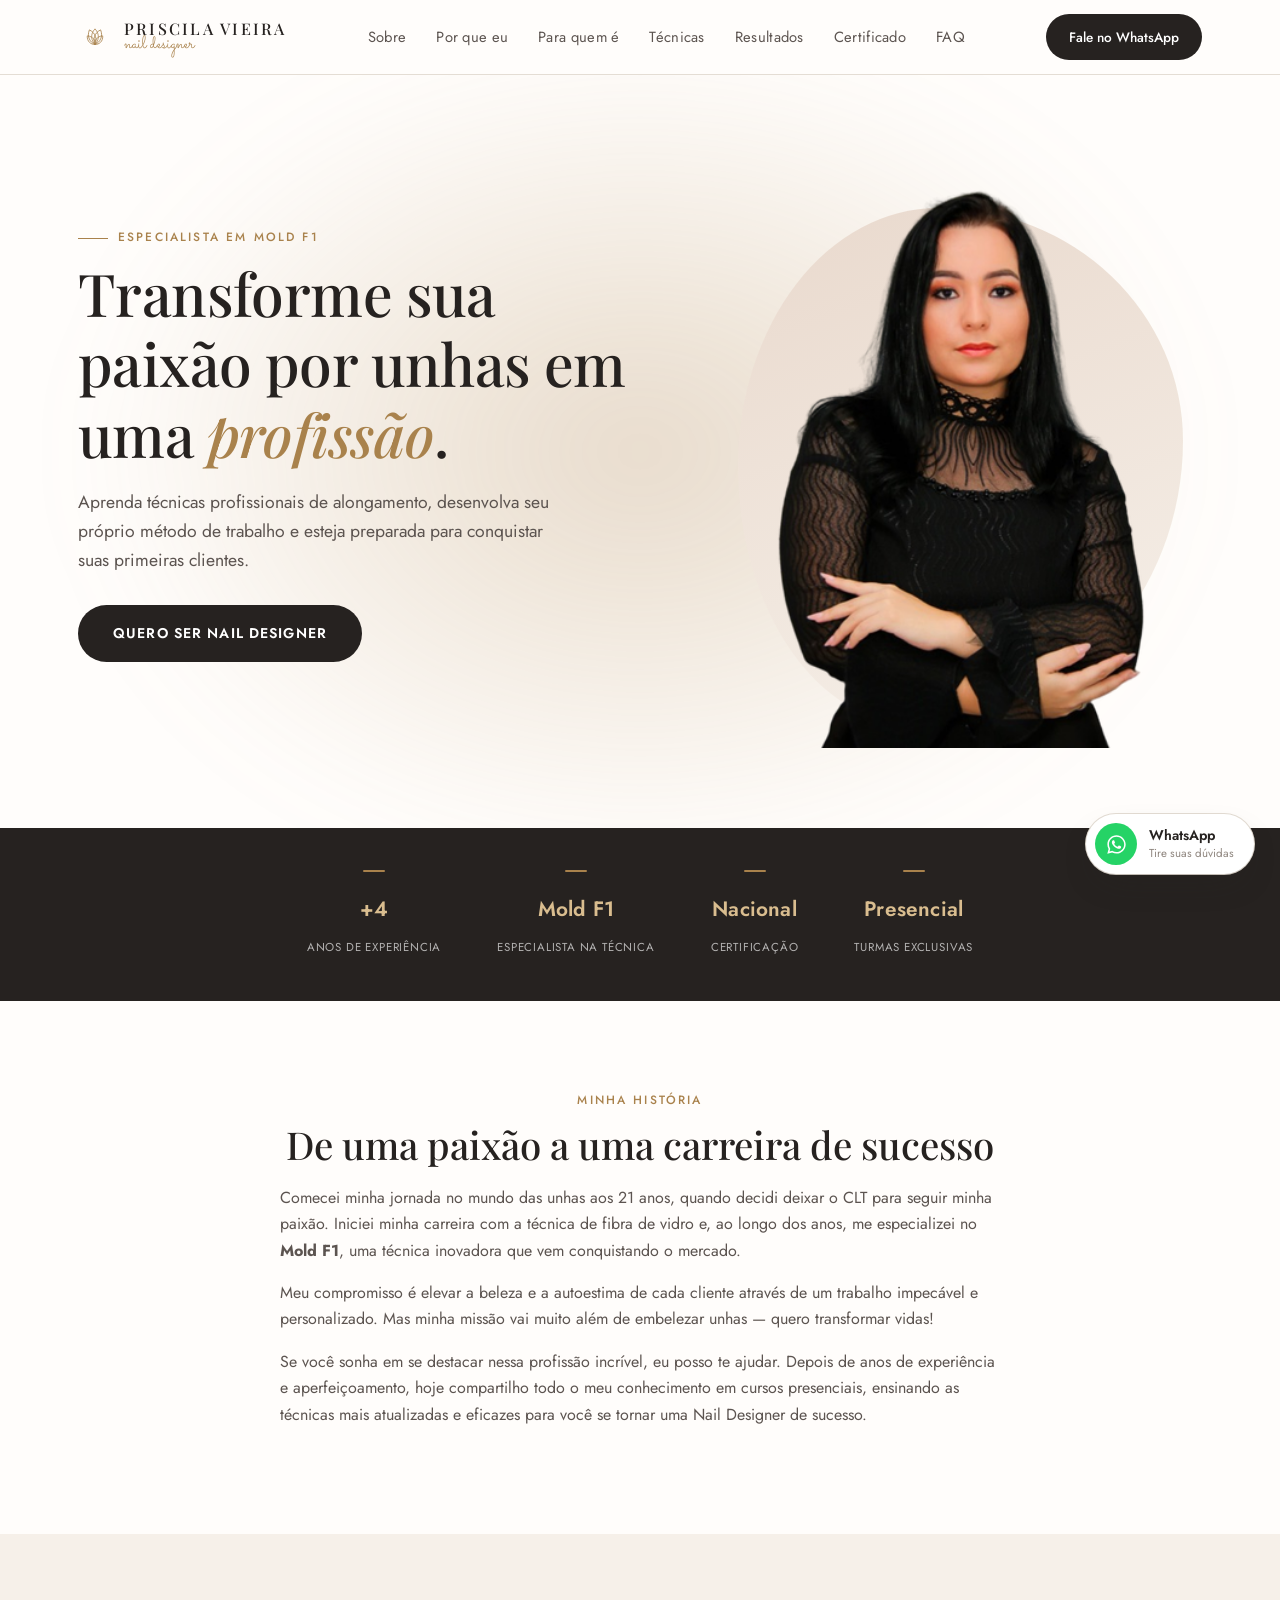
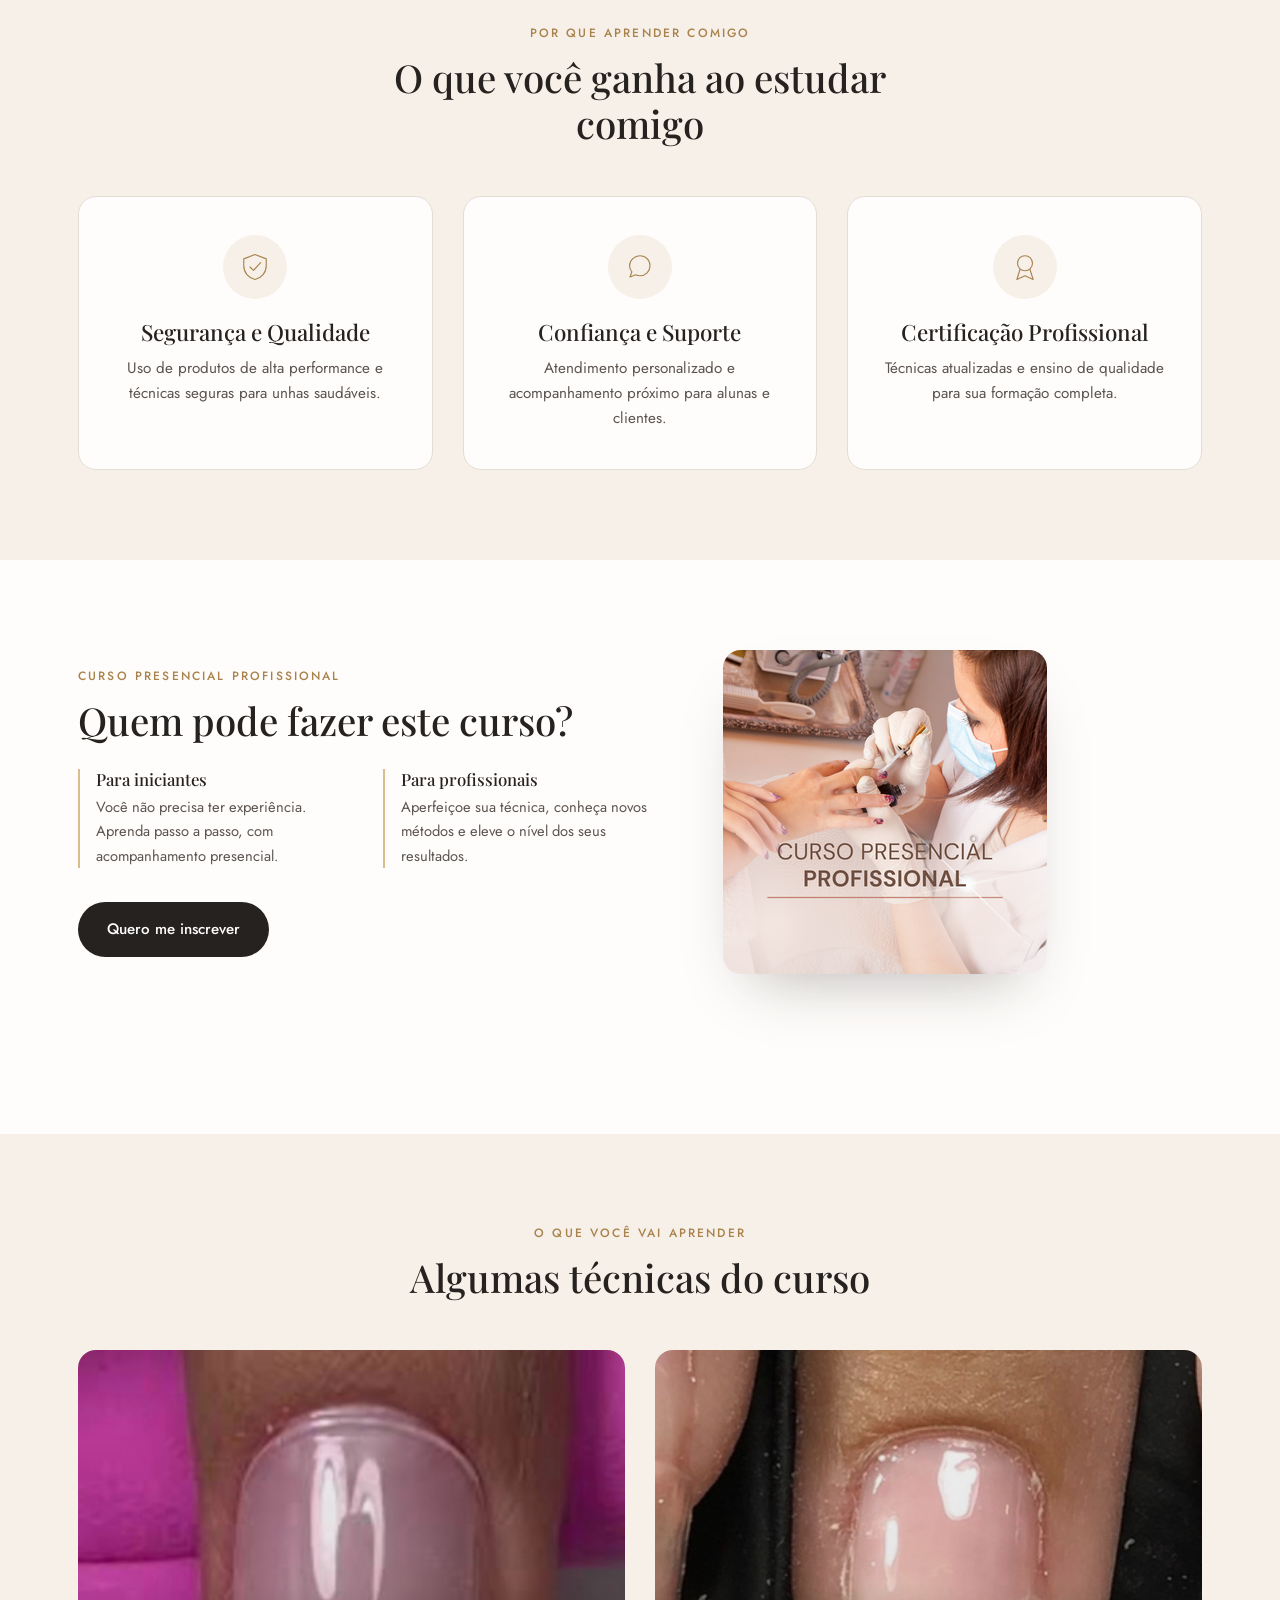
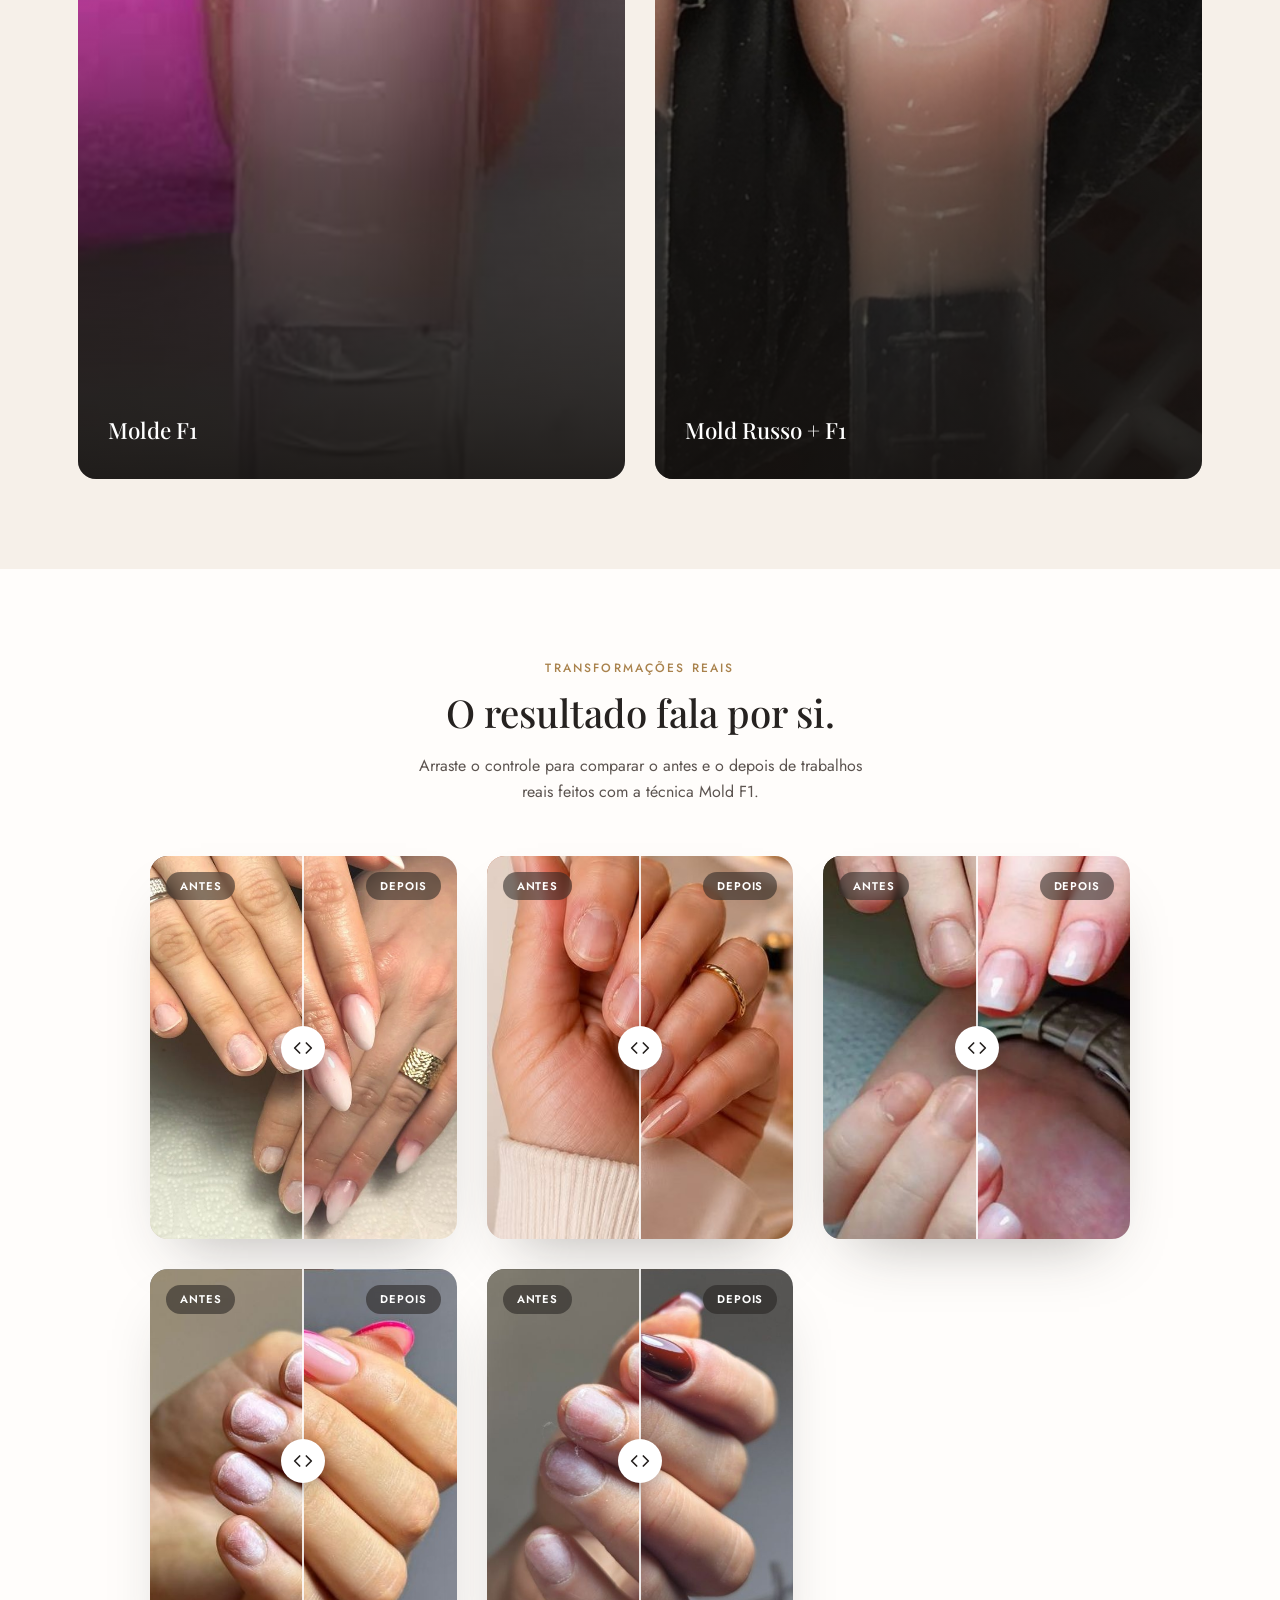
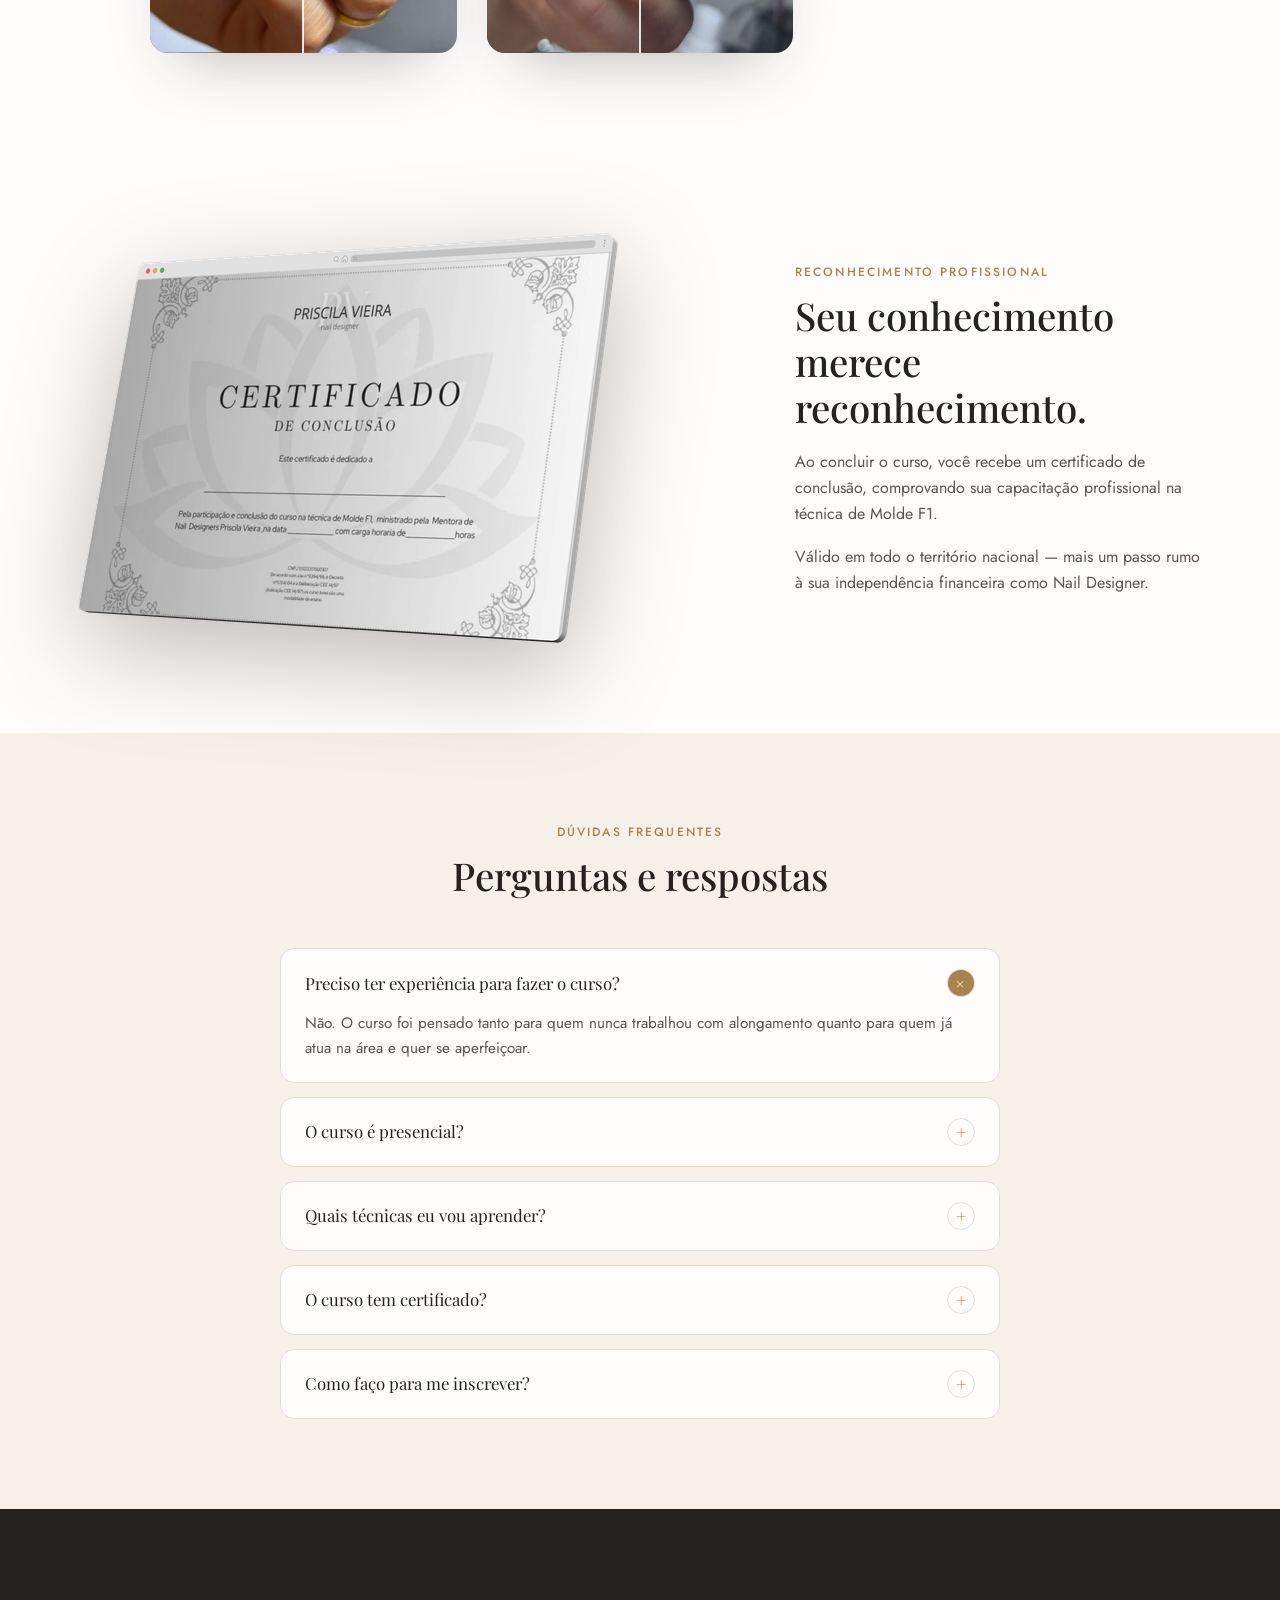
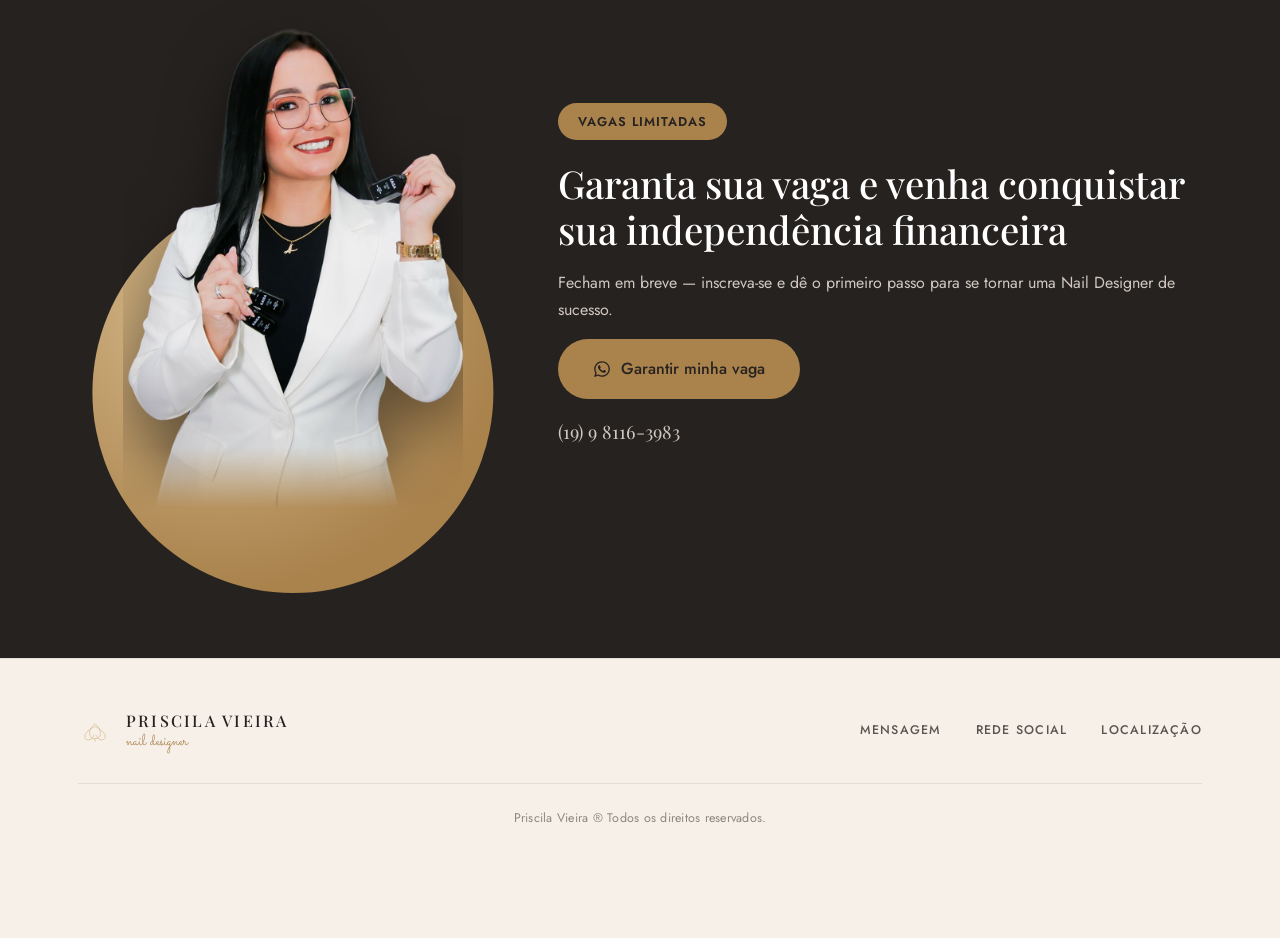
==== commit a1e04ca9: "Corrige fidelidade do ícone do WhatsApp e da marca Priscila Vieira - WhatsApp: substitui o ícone des" ====
--- a/index.html
+++ b/index.html
@@ -17,10 +17,11 @@
   <div class="container header-inner">
     <a href="#topo" class="logo">
       <svg class="logo-mark" viewBox="0 0 100 60" aria-hidden="true">
-        <path d="M50 6 C50 6 66 18 66 34 C66 44 59 50 50 50 C41 50 34 44 34 34 C34 18 50 6 50 6 Z"/>
-        <path d="M50 14 C50 14 30 22 22 36 C17 45 21 52 29 53 C38 54 45 47 47 38"/>
-        <path d="M50 14 C50 14 70 22 78 36 C83 45 79 52 71 53 C62 54 55 47 53 38"/>
-        <path d="M50 50 L50 58"/>
+        <path d="M50 52 C41 44 38 30 50 18 C62 30 59 44 50 52 Z" transform="rotate(-42 50 52)"/>
+        <path d="M50 52 C39 41 35 22 50 6 C65 22 61 41 50 52 Z" transform="rotate(-21 50 52)"/>
+        <path d="M50 52 C39 41 35 22 50 6 C65 22 61 41 50 52 Z"/>
+        <path d="M50 52 C39 41 35 22 50 6 C65 22 61 41 50 52 Z" transform="rotate(21 50 52)"/>
+        <path d="M50 52 C41 44 38 30 50 18 C62 30 59 44 50 52 Z" transform="rotate(42 50 52)"/>
       </svg>
       <span class="logo-text">
         <strong>Priscila Vieira</strong>
@@ -359,7 +360,7 @@
       <h2>Garanta sua vaga e venha conquistar sua independência financeira</h2>
       <p>Fecham em breve — inscreva-se e dê o primeiro passo para se tornar uma Nail Designer de sucesso.</p>
       <a href="https://wa.me/5519981163983?text=Ol%C3%A1%20Priscila%2C%20quero%20garantir%20minha%20vaga%20no%20curso!" class="btn btn-primary btn-lg" target="_blank" rel="noopener">
-        <svg viewBox="0 0 32 32" aria-hidden="true"><path d="M16 3C9.4 3 4 8.4 4 15c0 2.4.7 4.6 1.9 6.5L4 29l7.7-1.9c1.8 1 3.9 1.5 6.3 1.5 6.6 0 12-5.4 12-12S22.6 3 16 3z" fill="none"/><path d="M11.5 10.5c.4-1 1.2-1 1.6-1 .3 0 .6 0 .9.6.3.6 1 2.1 1.1 2.3.1.2.2.5 0 .8-.1.3-.2.4-.4.6-.2.2-.4.5-.6.6-.2.2-.4.4-.2.8.2.4 1 1.7 2.2 2.7 1.5 1.3 2.7 1.7 3.1 1.9.4.2.6.1.8-.1.2-.2.9-1 1.1-1.4.2-.4.5-.3.8-.2.3.1 2 1 2.4 1.1.4.2.6.3.7.5.1.2.1 1.1-.3 2.1-.4 1-2.3 2-3.2 2.1-.8.1-1.8.2-5.8-1.2-4.9-1.9-8-6.9-8.2-7.2-.2-.3-1.9-2.5-1.9-4.8 0-2.3 1.2-3.4 1.6-3.9z"/></svg>
+        <svg viewBox="0 0 448 512" aria-hidden="true"><path d="M380.9 97.1C339 55.1 283.2 32 223.9 32c-122.4 0-222 99.6-222 222 0 39.1 10.2 77.3 29.6 111L0 480l117.7-30.9c32.4 17.7 68.9 27 106.1 27h.1c122.3 0 224.1-99.6 224.1-222 0-59.3-25.2-115-67.1-157zm-157 341.6c-33.2 0-65.7-8.9-94-25.7l-6.7-4-69.8 18.3L72 359.2l-4.4-7c-18.5-29.4-28.2-63.3-28.2-98.2 0-101.7 82.8-184.5 184.6-184.5 49.3 0 95.6 19.2 130.4 54.1 34.8 34.9 56.2 81.2 56.1 130.5 0 101.8-84.9 184.6-186.6 184.6zm101.2-138.2c-5.5-2.8-32.8-16.2-37.9-18-5.1-1.9-8.8-2.8-12.5 2.8-3.7 5.6-14.3 18-17.6 21.8-3.2 3.7-6.5 4.2-12 1.4-32.6-16.3-54-29.1-75.5-66-5.7-9.8 5.7-9.1 16.3-30.3 1.8-3.7.9-6.9-.5-9.7-1.4-2.8-12.5-30.1-17.1-41.2-4.5-10.8-9.1-9.3-12.5-9.5-3.2-.2-6.9-.2-10.6-.2-3.7 0-9.7 1.4-14.8 6.9-5.1 5.6-19.4 19-19.4 46.3 0 27.3 19.9 53.7 22.6 57.4 2.8 3.7 39.1 59.7 94.8 83.8 35.2 15.2 49 16.5 66.6 13.9 10.7-1.6 32.8-13.4 37.4-26.4 4.6-13 4.6-24.1 3.2-26.4-1.3-2.5-5-3.9-10.5-6.6z"/></svg>
         Garantir minha vaga
       </a>
       <p class="phone">(19) 9 8116-3983</p>
@@ -395,7 +396,7 @@
 
 <a href="https://wa.me/5519981163983?text=Ol%C3%A1%20Priscila%2C%20quero%20saber%20mais%20sobre%20o%20curso%20de%20Nail%20Designer!" class="whatsapp-float" target="_blank" rel="noopener" aria-label="Falar com a Priscila no WhatsApp">
   <span class="wa-icon">
-    <svg viewBox="0 0 32 32" aria-hidden="true"><path d="M11.5 10.5c.4-1 1.2-1 1.6-1 .3 0 .6 0 .9.6.3.6 1 2.1 1.1 2.3.1.2.2.5 0 .8-.1.3-.2.4-.4.6-.2.2-.4.5-.6.6-.2.2-.4.4-.2.8.2.4 1 1.7 2.2 2.7 1.5 1.3 2.7 1.7 3.1 1.9.4.2.6.1.8-.1.2-.2.9-1 1.1-1.4.2-.4.5-.3.8-.2.3.1 2 1 2.4 1.1.4.2.6.3.7.5.1.2.1 1.1-.3 2.1-.4 1-2.3 2-3.2 2.1-.8.1-1.8.2-5.8-1.2-4.9-1.9-8-6.9-8.2-7.2-.2-.3-1.9-2.5-1.9-4.8 0-2.3 1.2-3.4 1.6-3.9z"/><path d="M16 3C9.4 3 4 8.4 4 15c0 2.4.7 4.6 1.9 6.5L4 29l7.7-1.9c1.8 1 3.9 1.5 6.3 1.5 6.6 0 12-5.4 12-12S22.6 3 16 3z" fill="none"/></svg>
+    <svg viewBox="0 0 448 512" aria-hidden="true"><path d="M380.9 97.1C339 55.1 283.2 32 223.9 32c-122.4 0-222 99.6-222 222 0 39.1 10.2 77.3 29.6 111L0 480l117.7-30.9c32.4 17.7 68.9 27 106.1 27h.1c122.3 0 224.1-99.6 224.1-222 0-59.3-25.2-115-67.1-157zm-157 341.6c-33.2 0-65.7-8.9-94-25.7l-6.7-4-69.8 18.3L72 359.2l-4.4-7c-18.5-29.4-28.2-63.3-28.2-98.2 0-101.7 82.8-184.5 184.6-184.5 49.3 0 95.6 19.2 130.4 54.1 34.8 34.9 56.2 81.2 56.1 130.5 0 101.8-84.9 184.6-186.6 184.6zm101.2-138.2c-5.5-2.8-32.8-16.2-37.9-18-5.1-1.9-8.8-2.8-12.5 2.8-3.7 5.6-14.3 18-17.6 21.8-3.2 3.7-6.5 4.2-12 1.4-32.6-16.3-54-29.1-75.5-66-5.7-9.8 5.7-9.1 16.3-30.3 1.8-3.7.9-6.9-.5-9.7-1.4-2.8-12.5-30.1-17.1-41.2-4.5-10.8-9.1-9.3-12.5-9.5-3.2-.2-6.9-.2-10.6-.2-3.7 0-9.7 1.4-14.8 6.9-5.1 5.6-19.4 19-19.4 46.3 0 27.3 19.9 53.7 22.6 57.4 2.8 3.7 39.1 59.7 94.8 83.8 35.2 15.2 49 16.5 66.6 13.9 10.7-1.6 32.8-13.4 37.4-26.4 4.6-13 4.6-24.1 3.2-26.4-1.3-2.5-5-3.9-10.5-6.6z"/></svg>
   </span>
   <span class="wa-text">
     <span class="wa-title">
--- a/css/style.css
+++ b/css/style.css
@@ -125,7 +125,7 @@
 }
 .logo-mark.small { stroke: var(--gold-light); }
 .logo-text { display: flex; flex-direction: column; line-height: 1.1; }
-.logo-text strong { font-family: var(--serif); font-size: 1.15rem; letter-spacing: 0.04em; }
+.logo-text strong { font-family: var(--serif); font-size: 1rem; font-weight: 500; letter-spacing: 0.14em; text-transform: uppercase; }
 .logo-text em { font-family: var(--script); font-style: normal; color: var(--gold); font-size: 1.1rem; margin-top: -2px; }
 
 .main-nav { display: flex; gap: 30px; }
@@ -252,13 +252,26 @@
   justify-content: center;
   gap: 10px 56px;
 }
-.stats-band-inner div { text-align: center; }
+.stats-band-inner div { position: relative; text-align: center; padding-top: 22px; }
+.stats-band-inner div::before {
+  content: "";
+  position: absolute;
+  top: 0;
+  left: 50%;
+  transform: translateX(-50%);
+  width: 22px;
+  height: 2px;
+  background: var(--gold);
+  border-radius: 2px;
+}
 .stats-band-inner strong {
   display: block;
-  font-family: var(--serif);
-  font-size: 1.7rem;
+  font-family: var(--sans);
+  font-weight: 600;
+  font-size: 1.3rem;
+  letter-spacing: 0.01em;
   color: var(--gold-light);
-  margin-bottom: 4px;
+  margin-bottom: 6px;
 }
 .stats-band-inner span {
   font-size: 0.72rem;
@@ -604,7 +617,28 @@
   gap: 50px;
   align-items: center;
 }
-.cta-media img { max-width: 340px; margin: 0 auto; }
+.cta-media { position: relative; width: 340px; margin: 0 auto; padding-bottom: 60px; }
+.cta-media::before {
+  content: "";
+  position: absolute;
+  top: 34%;
+  left: 50%;
+  width: 118%;
+  aspect-ratio: 1 / 1;
+  transform: translateX(-50%);
+  border-radius: 50%;
+  background: radial-gradient(circle at 32% 28%, var(--gold-light), var(--gold) 72%);
+  z-index: 0;
+}
+.cta-media img {
+  position: relative;
+  z-index: 1;
+  display: block;
+  width: 100%;
+  filter: drop-shadow(0 24px 30px rgba(0,0,0,0.5));
+  -webkit-mask-image: linear-gradient(to bottom, #000 88%, transparent 100%);
+  mask-image: linear-gradient(to bottom, #000 88%, transparent 100%);
+}
 .badge-limited {
   display: inline-block;
   background: var(--gold);
@@ -624,22 +658,54 @@
 .phone { margin-top: 18px; font-family: var(--serif); font-size: 1.15rem; color: var(--gold-light); }
 
 /* Footer */
-.site-footer { background: var(--bg-soft); border-top: 1px solid var(--line); padding: 40px 0; }
+.site-footer { background: var(--bg-soft); border-top: 1px solid var(--line); padding: 52px 0 110px; }
 .footer-inner {
   display: flex;
   align-items: center;
   justify-content: space-between;
   flex-wrap: wrap;
-  gap: 20px;
-}
-.footer-brand { display: flex; align-items: center; gap: 12px; }
-.footer-brand div { display: flex; flex-direction: column; line-height: 1.2; }
-.footer-brand strong { font-family: var(--serif); }
-.footer-brand span { font-size: 0.78rem; color: var(--gray); letter-spacing: 0.06em; }
-.footer-links { display: flex; gap: 26px; }
-.footer-links a { color: var(--ink-soft); text-decoration: none; font-size: 0.88rem; letter-spacing: 0.04em; text-transform: uppercase; }
+  gap: 24px;
+}
+.footer-brand { display: flex; align-items: center; gap: 14px; }
+.footer-brand div { display: flex; flex-direction: column; line-height: 1.3; }
+.footer-brand strong { font-family: var(--serif); font-size: 1rem; font-weight: 500; letter-spacing: 0.14em; text-transform: uppercase; color: var(--ink); }
+.footer-brand span { font-family: var(--script); font-size: 1rem; color: var(--gold); }
+.footer-links { display: flex; gap: 34px; }
+.footer-links a {
+  position: relative;
+  color: var(--ink-soft);
+  text-decoration: none;
+  font-size: 0.78rem;
+  font-weight: 500;
+  letter-spacing: 0.1em;
+  text-transform: uppercase;
+  white-space: nowrap;
+  padding-bottom: 4px;
+  transition: color .2s ease;
+}
+.footer-links a::after {
+  content: "";
+  position: absolute;
+  left: 0;
+  right: 100%;
+  bottom: 0;
+  height: 1px;
+  background: var(--gold);
+  transition: right .25s ease;
+}
 .footer-links a:hover { color: var(--gold); }
-.footer-copy { width: 100%; text-align: center; font-size: 0.8rem; color: var(--gray); margin: 0; padding-top: 20px; border-top: 1px solid var(--line); }
+.footer-links a:hover::after { right: 0; }
+.footer-copy {
+  width: 100%;
+  text-align: center;
+  font-size: 0.78rem;
+  letter-spacing: 0.02em;
+  color: var(--gray);
+  margin: 0;
+  padding-top: 24px;
+  margin-top: 6px;
+  border-top: 1px solid var(--line);
+}
 
 /* WhatsApp float */
 .whatsapp-float {
@@ -738,7 +804,7 @@
     grid-template-columns: 1fr;
   }
   .hero-media { order: -1; }
-  .cta-media img { max-width: 260px; }
+  .cta-media { width: 260px; }
   .tecnica-grid { grid-template-columns: 1fr; }
 }
 
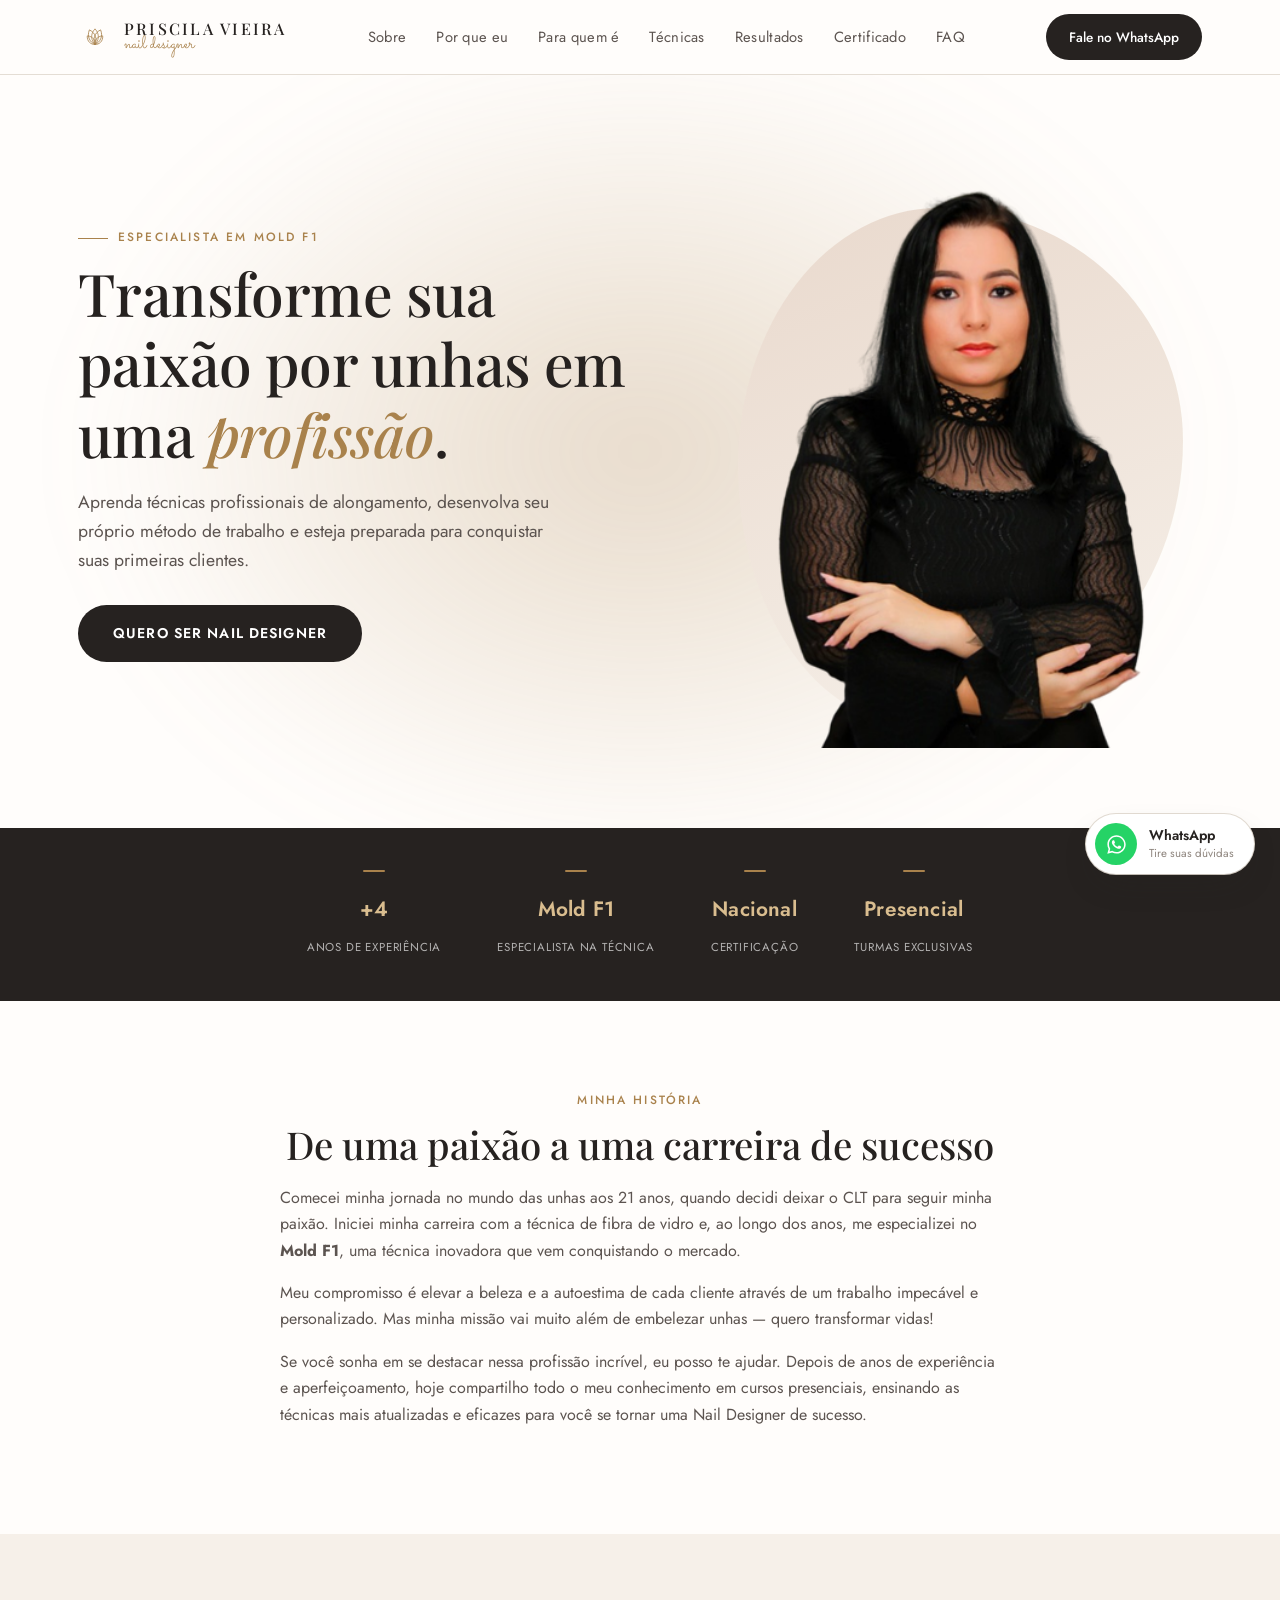
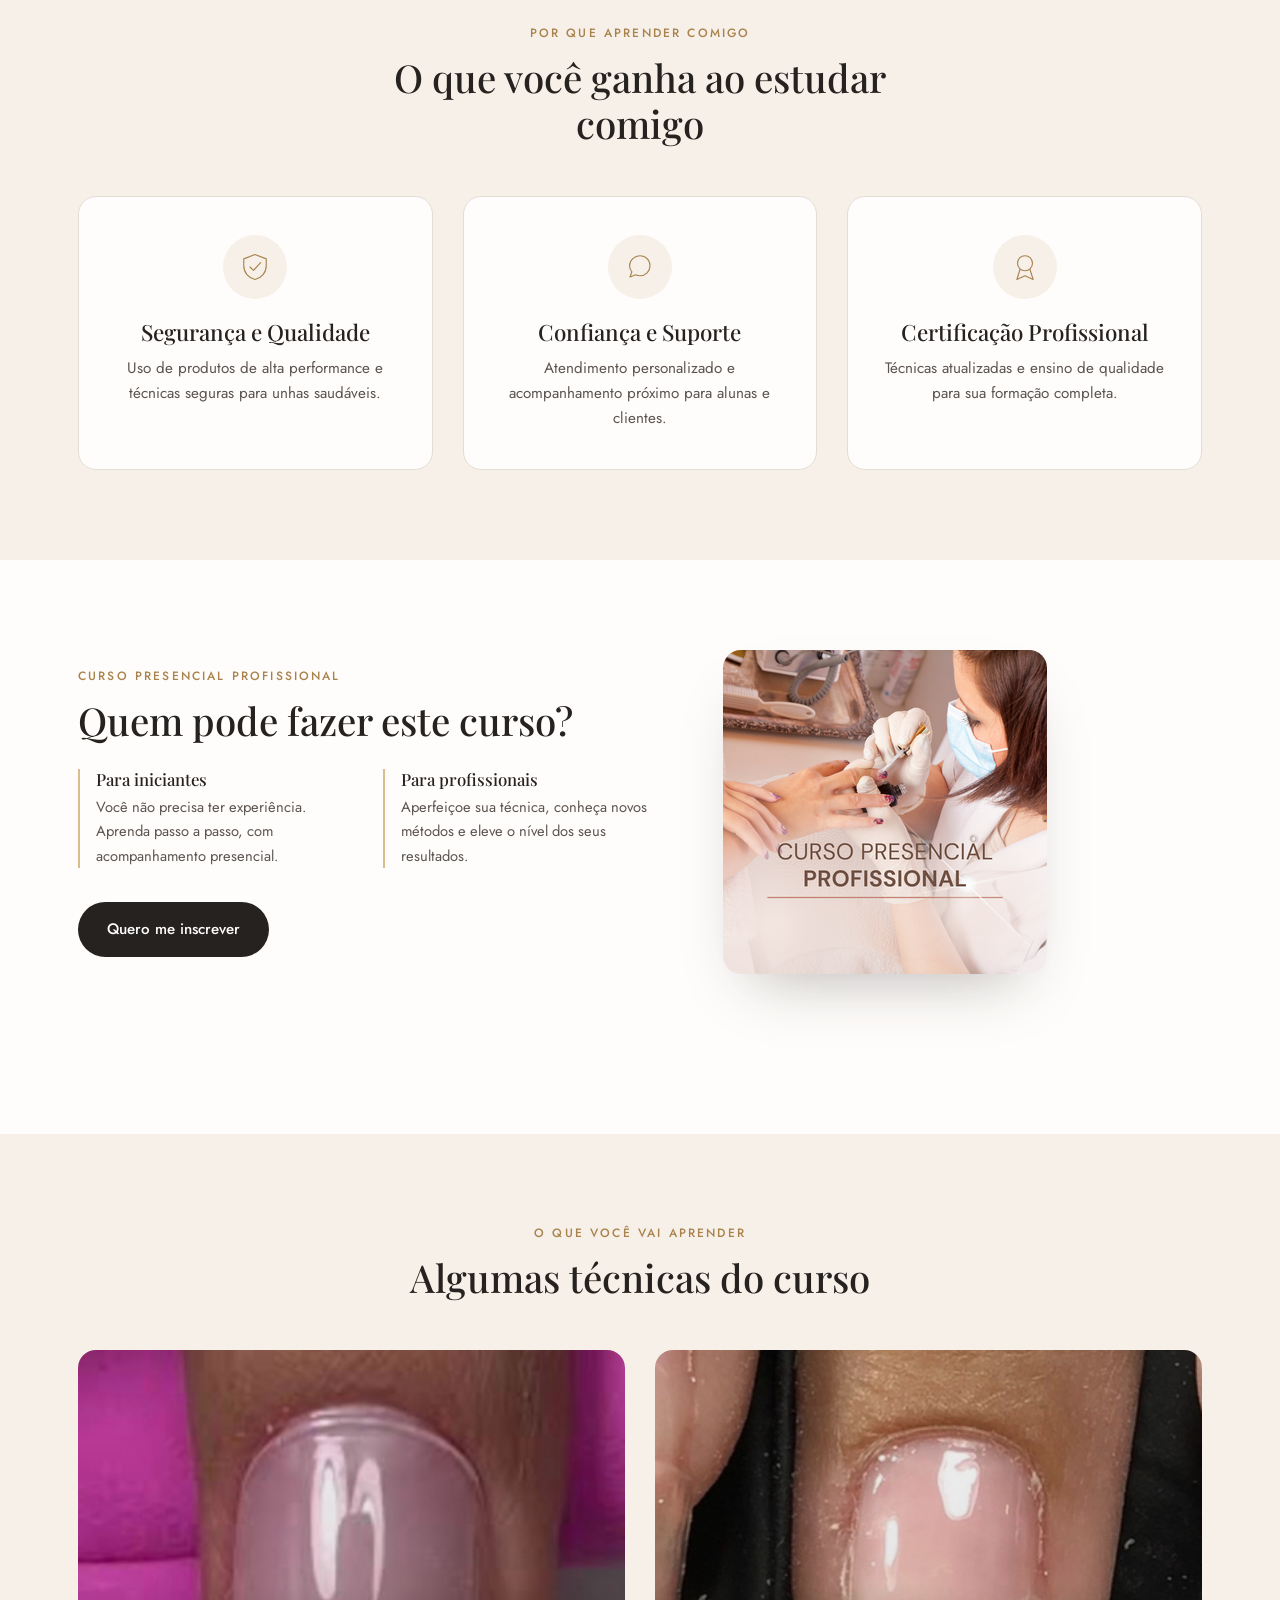
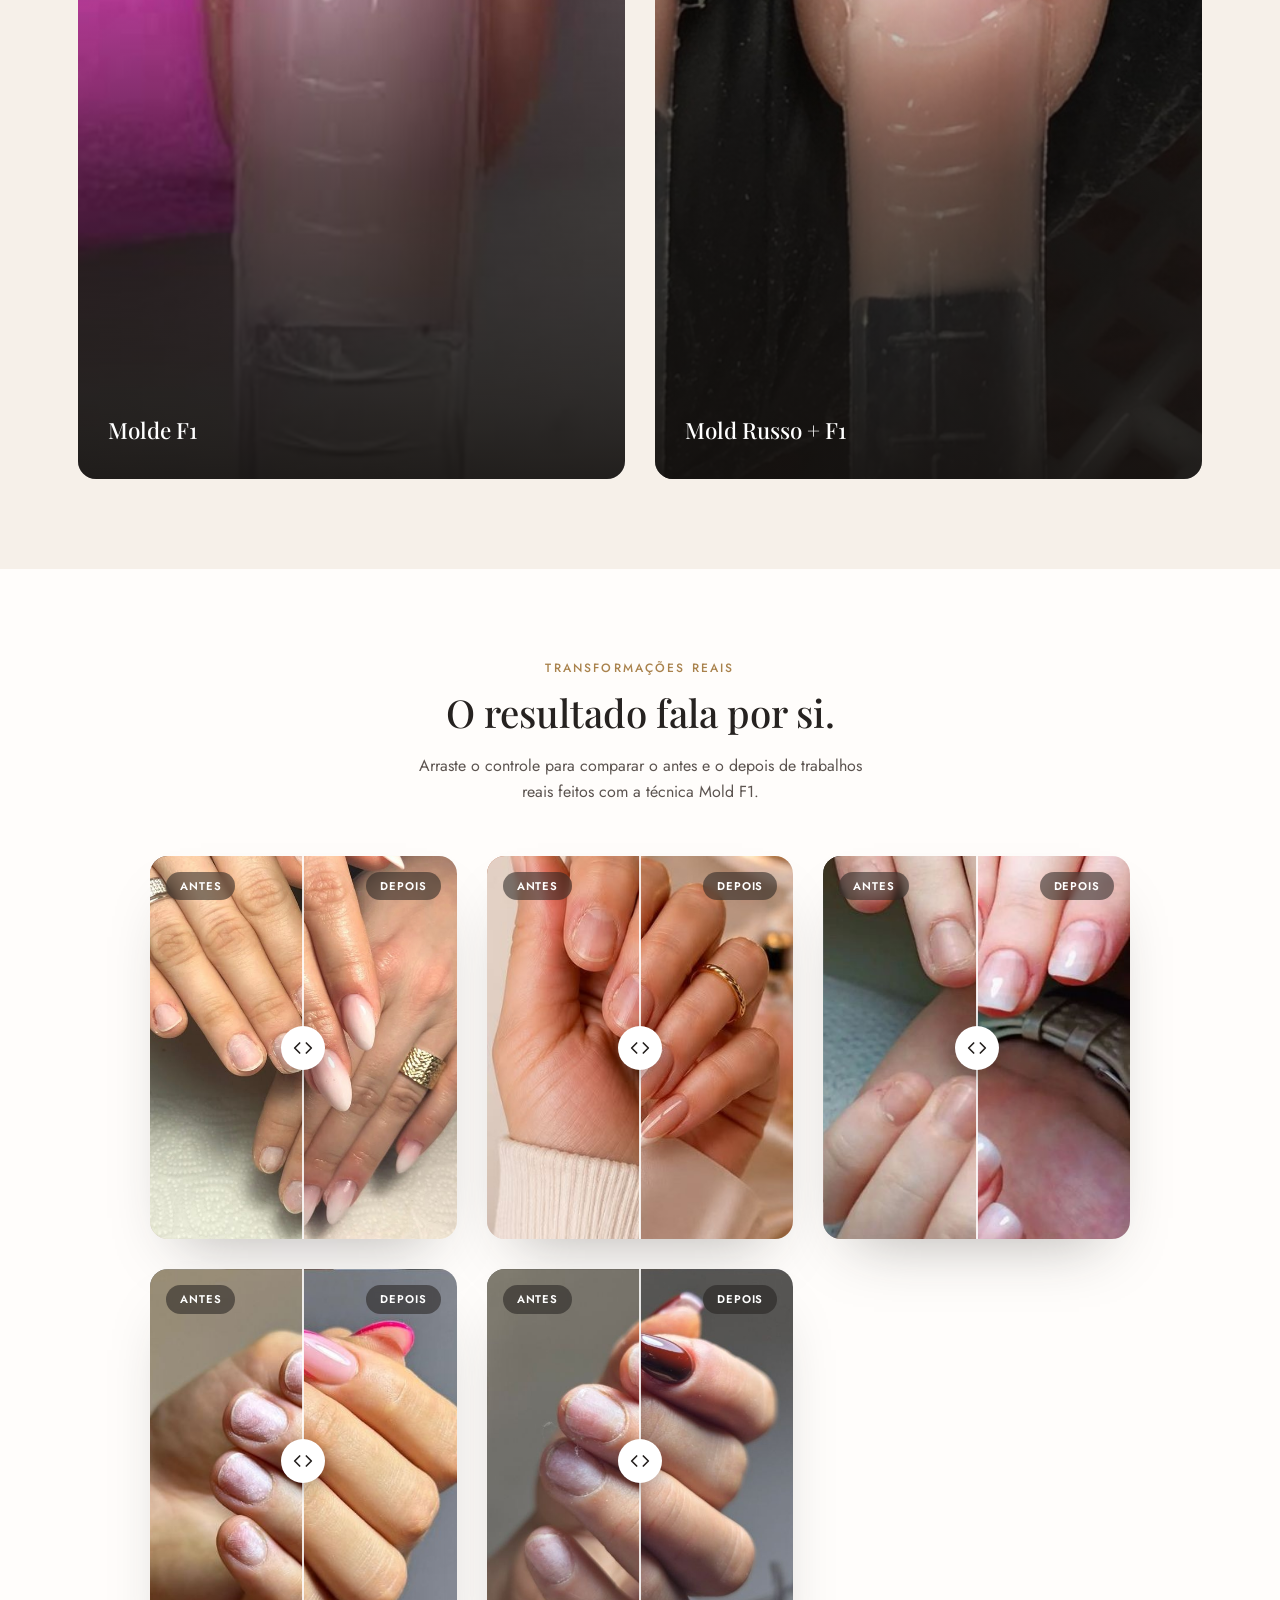
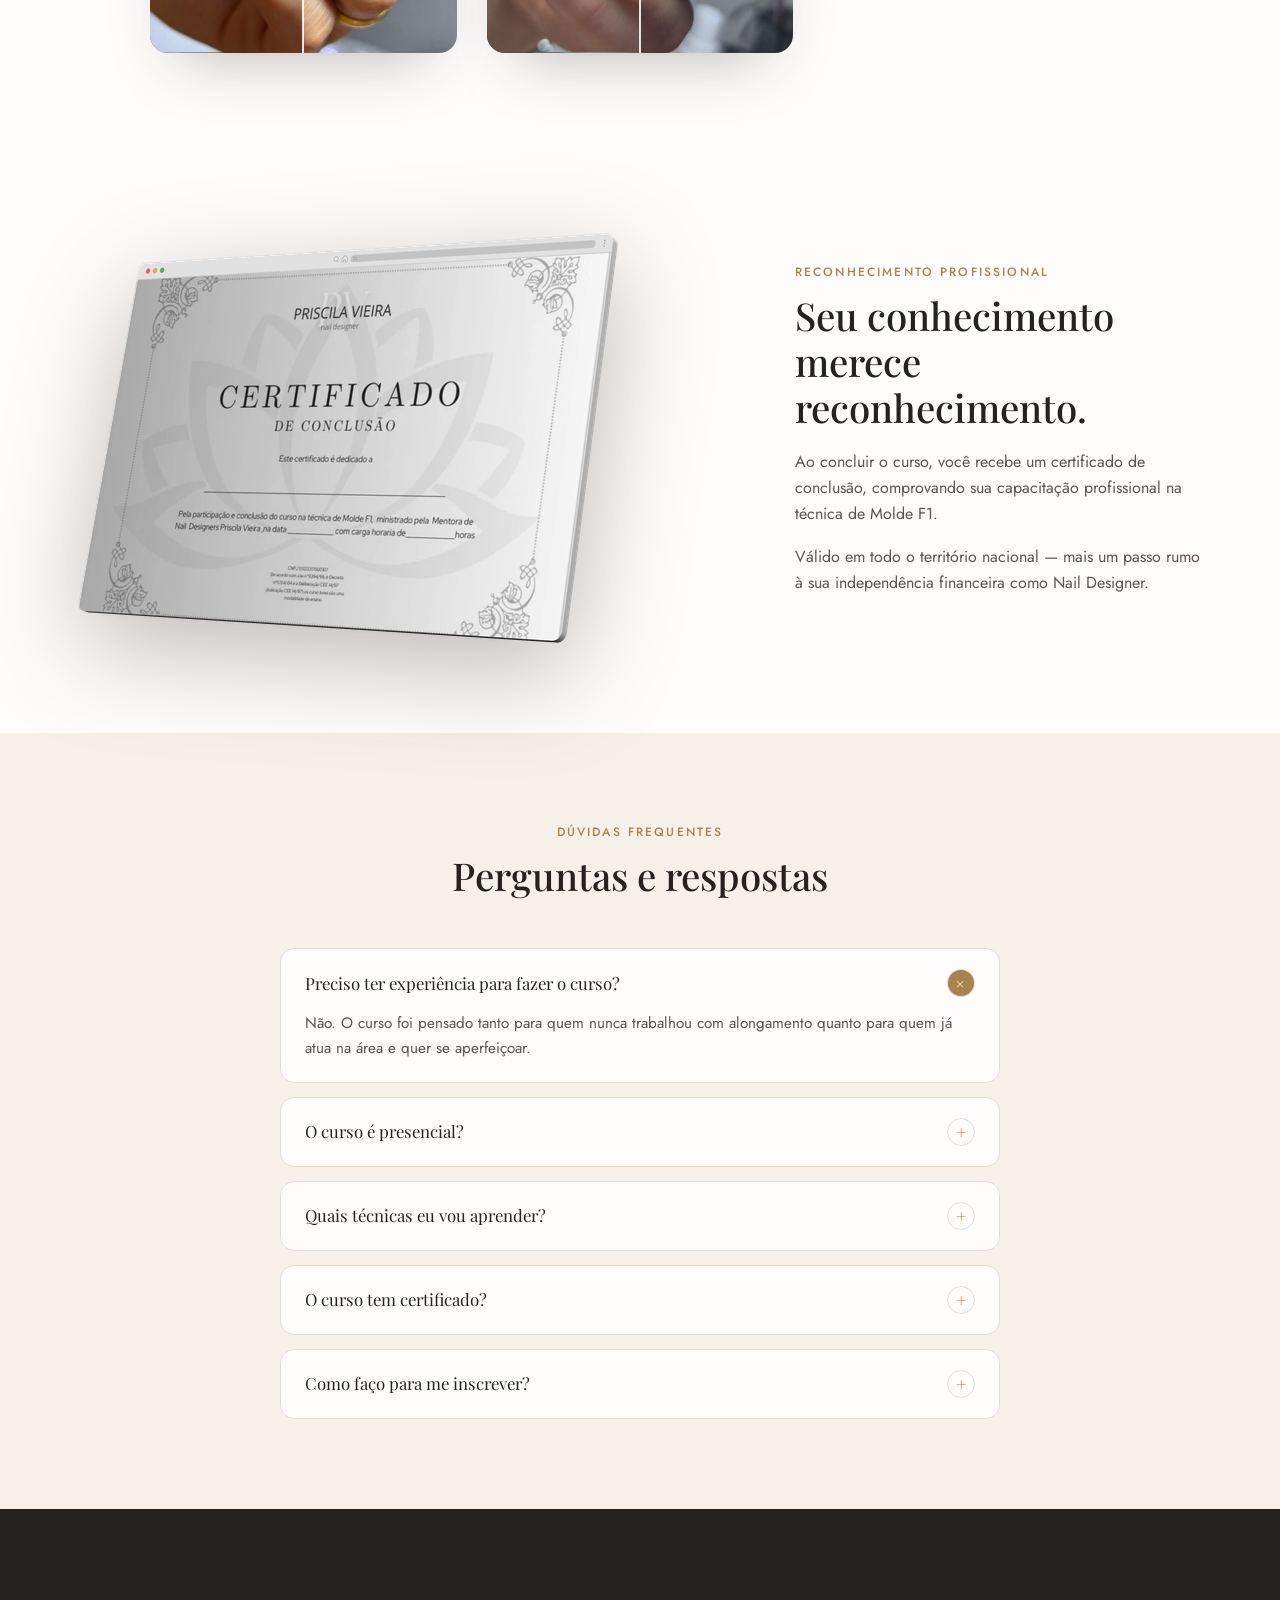
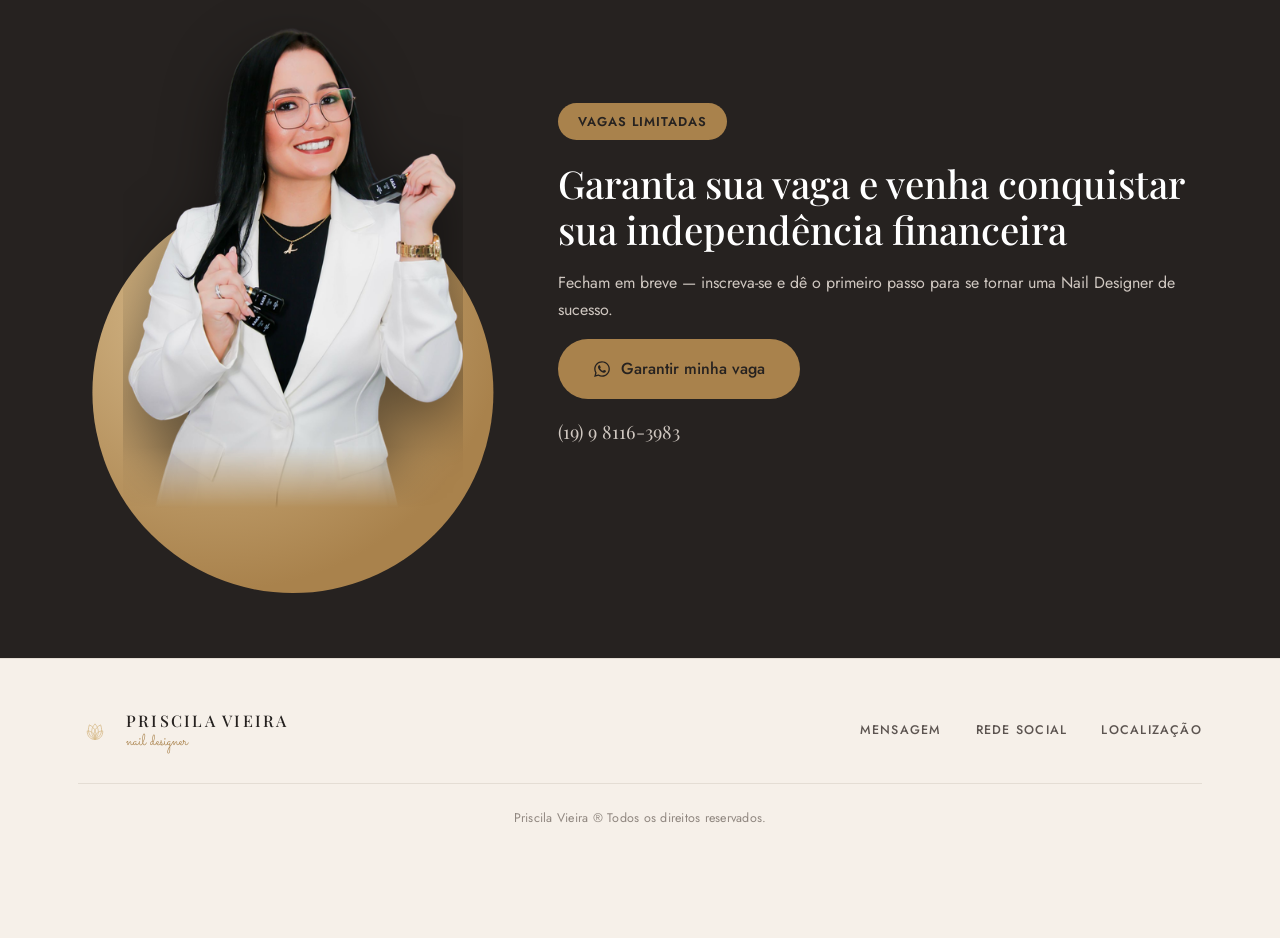
==== commit 39b390dd: "Corrige logo do rodapé, que ainda estava com o desenho antigo do lótus A edição anterior não alcanço" ====
--- a/index.html
+++ b/index.html
@@ -373,10 +373,11 @@
   <div class="container footer-inner">
     <div class="footer-brand">
       <svg class="logo-mark small" viewBox="0 0 100 60" aria-hidden="true">
-        <path d="M50 6 C50 6 66 18 66 34 C66 44 59 50 50 50 C41 50 34 44 34 34 C34 18 50 6 50 6 Z"/>
-        <path d="M50 14 C50 14 30 22 22 36 C17 45 21 52 29 53 C38 54 45 47 47 38"/>
-        <path d="M50 14 C50 14 70 22 78 36 C83 45 79 52 71 53 C62 54 55 47 53 38"/>
-        <path d="M50 50 L50 58"/>
+        <path d="M50 52 C41 44 38 30 50 18 C62 30 59 44 50 52 Z" transform="rotate(-42 50 52)"/>
+        <path d="M50 52 C39 41 35 22 50 6 C65 22 61 41 50 52 Z" transform="rotate(-21 50 52)"/>
+        <path d="M50 52 C39 41 35 22 50 6 C65 22 61 41 50 52 Z"/>
+        <path d="M50 52 C39 41 35 22 50 6 C65 22 61 41 50 52 Z" transform="rotate(21 50 52)"/>
+        <path d="M50 52 C41 44 38 30 50 18 C62 30 59 44 50 52 Z" transform="rotate(42 50 52)"/>
       </svg>
       <div>
         <strong>Priscila Vieira</strong>
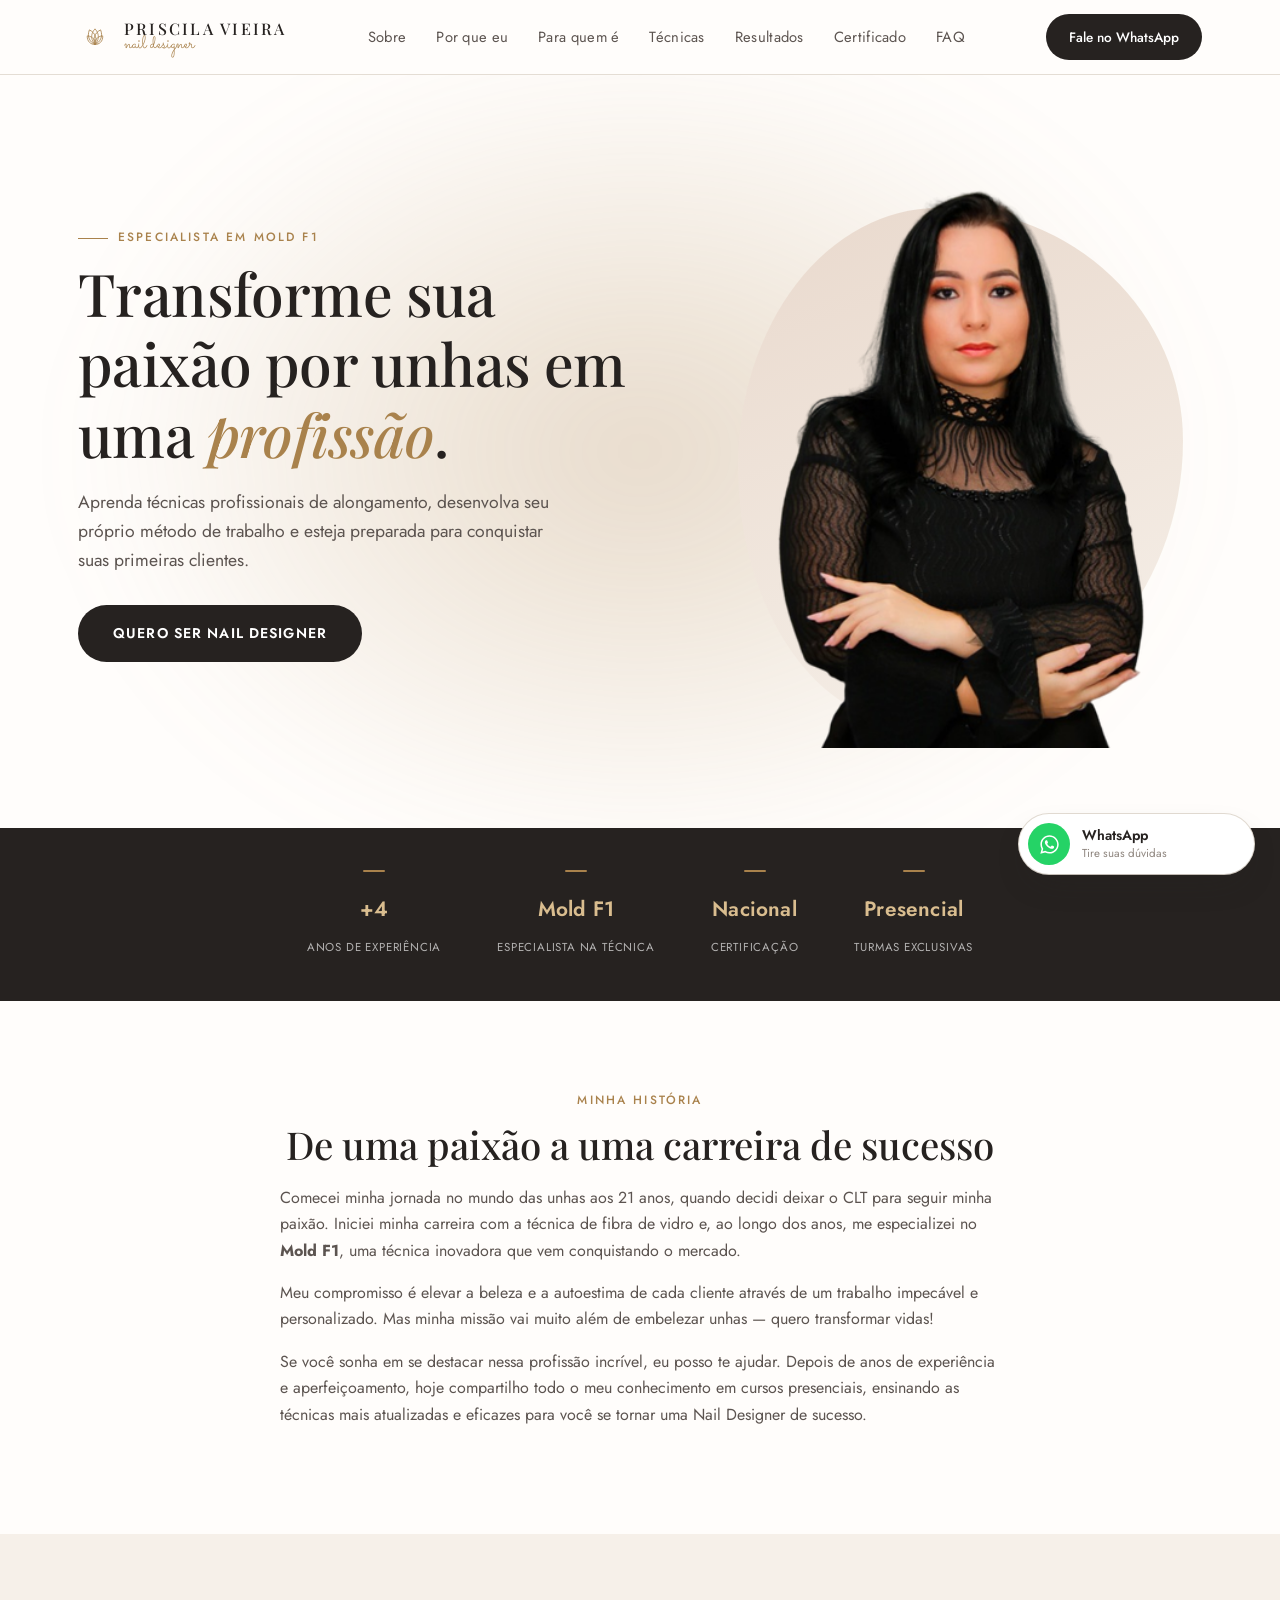
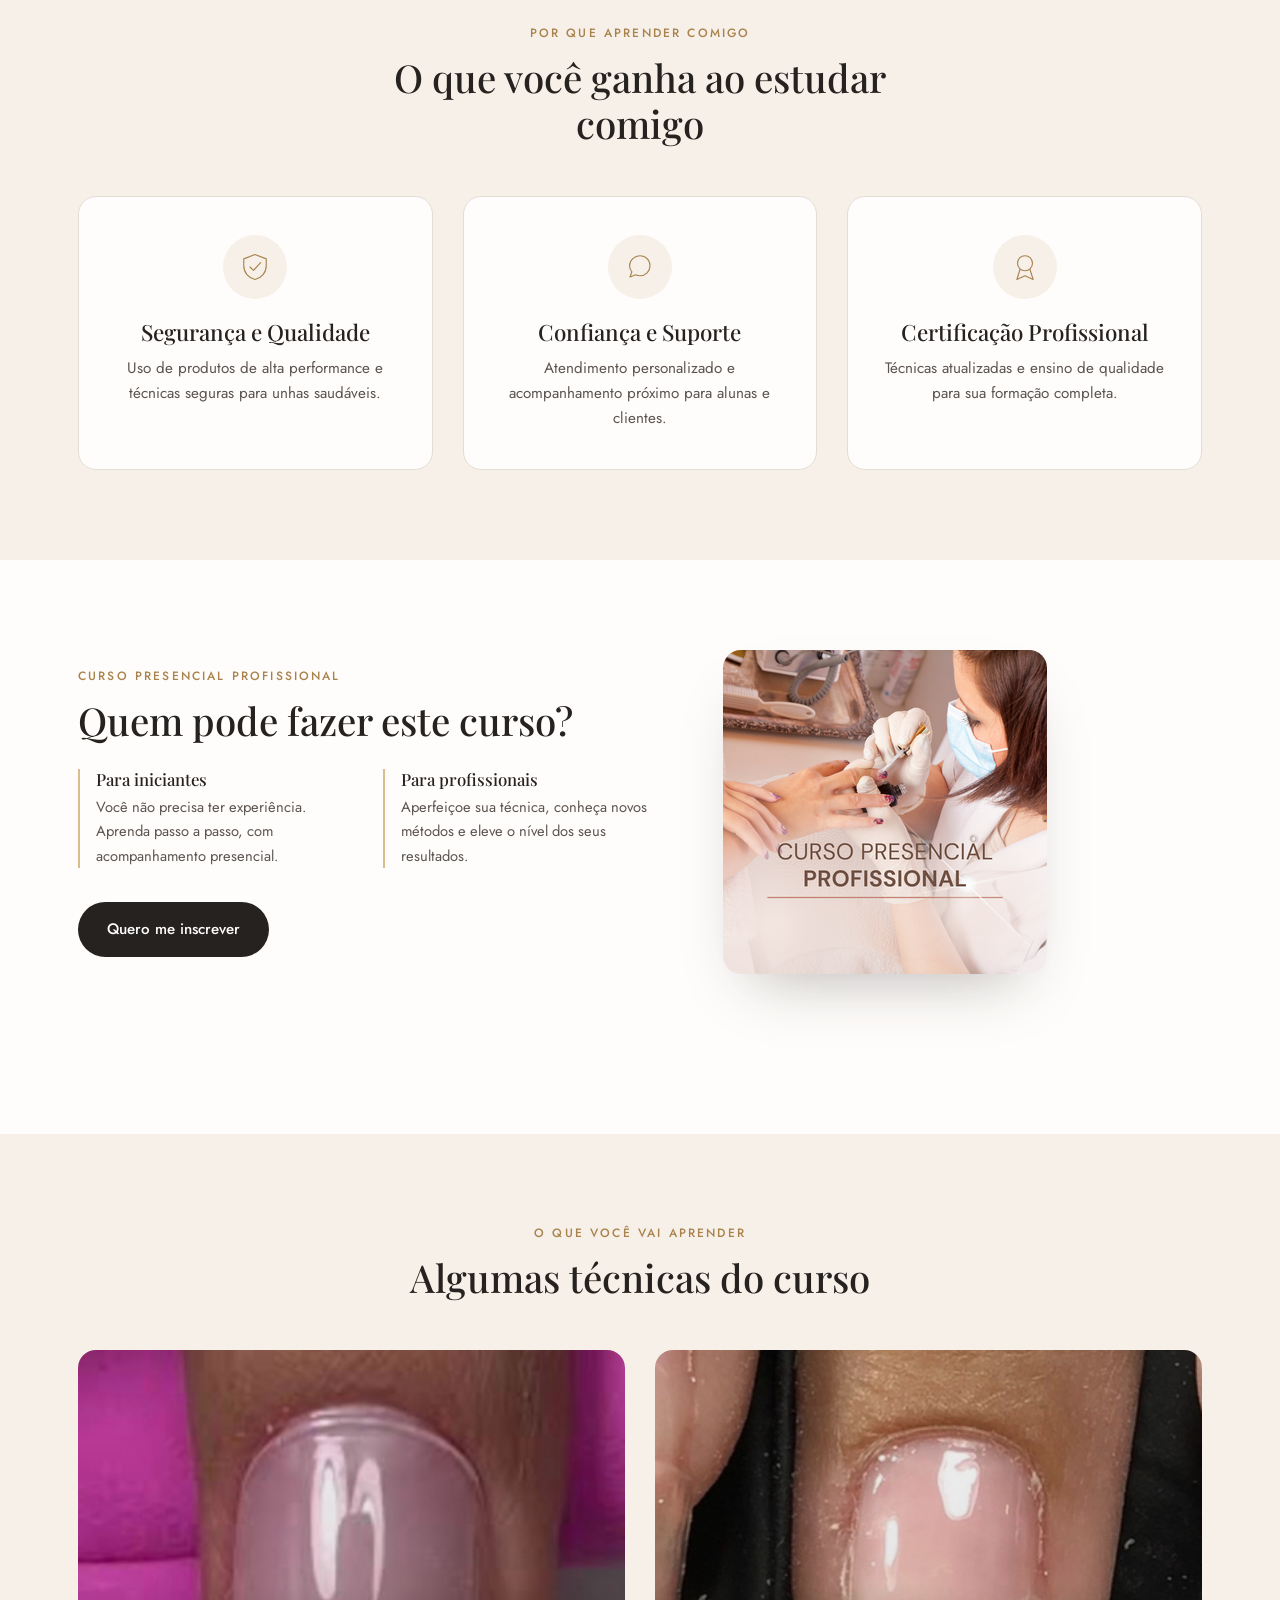
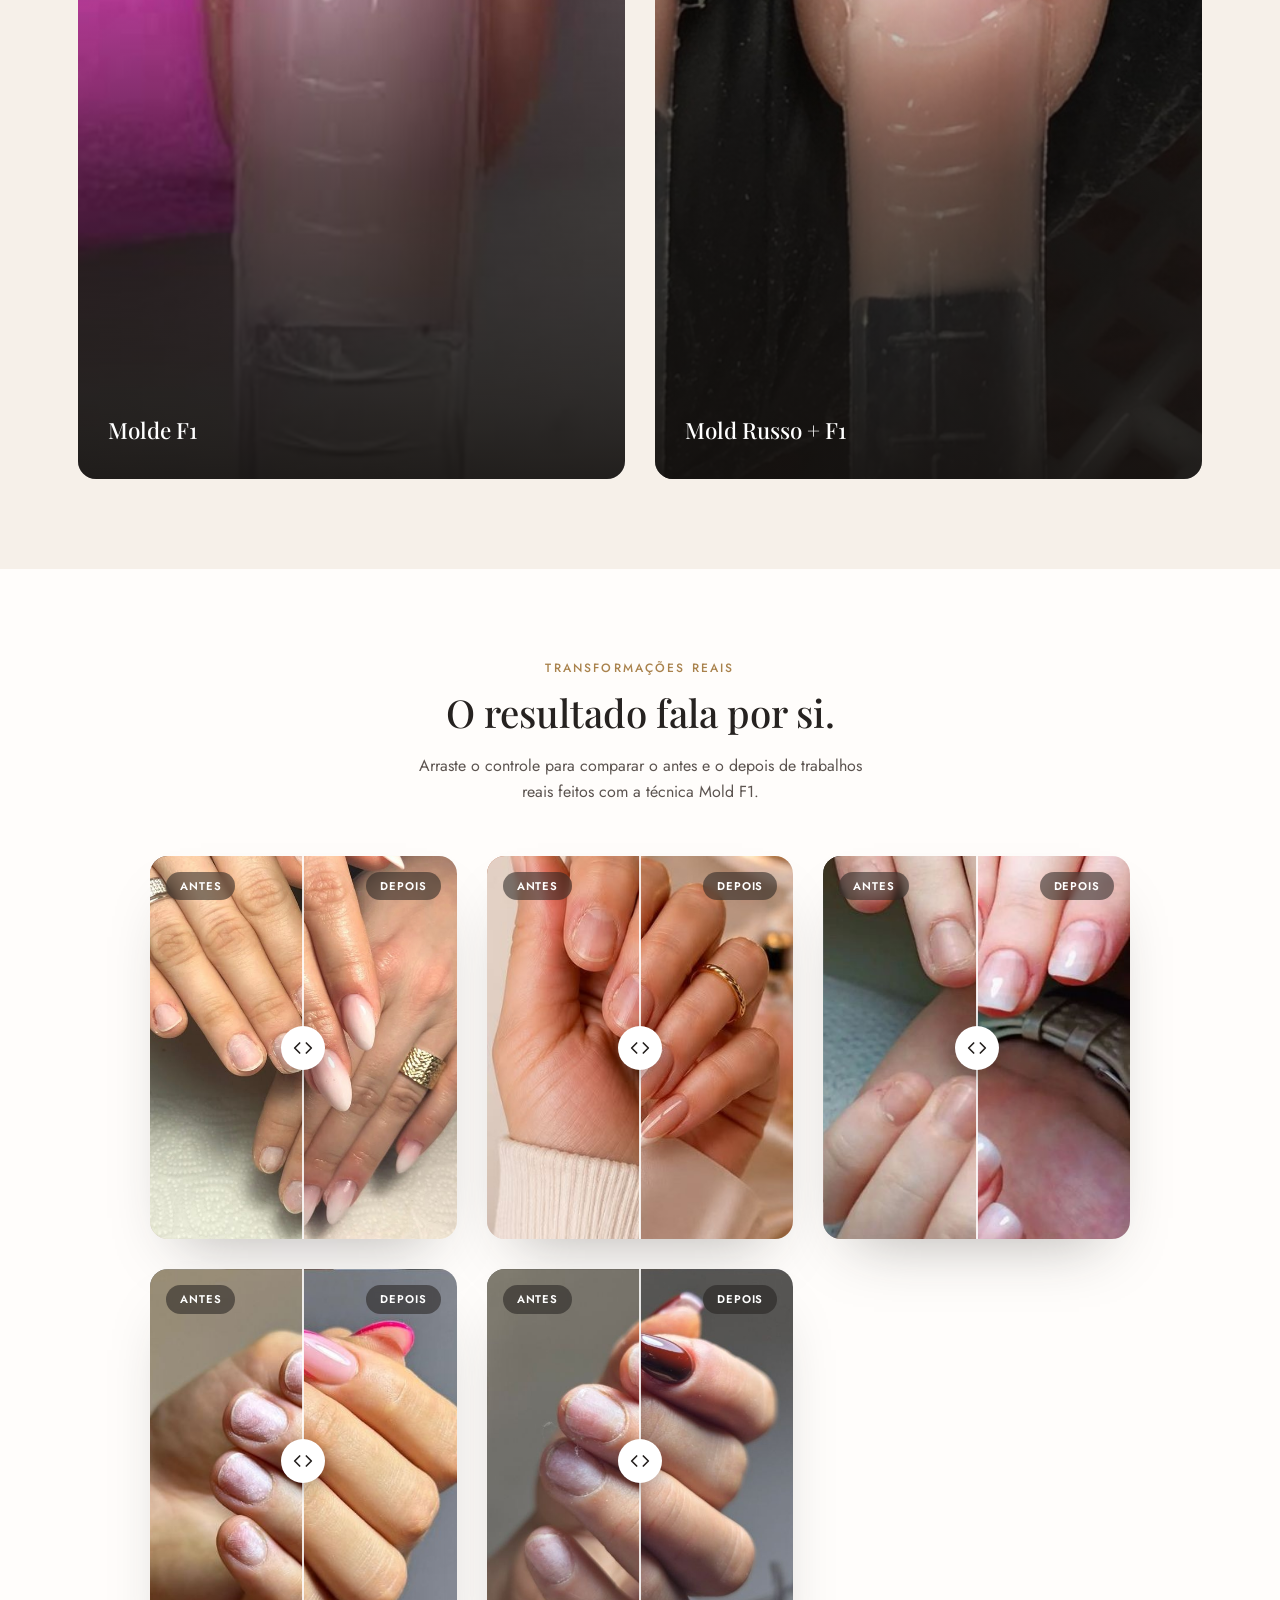
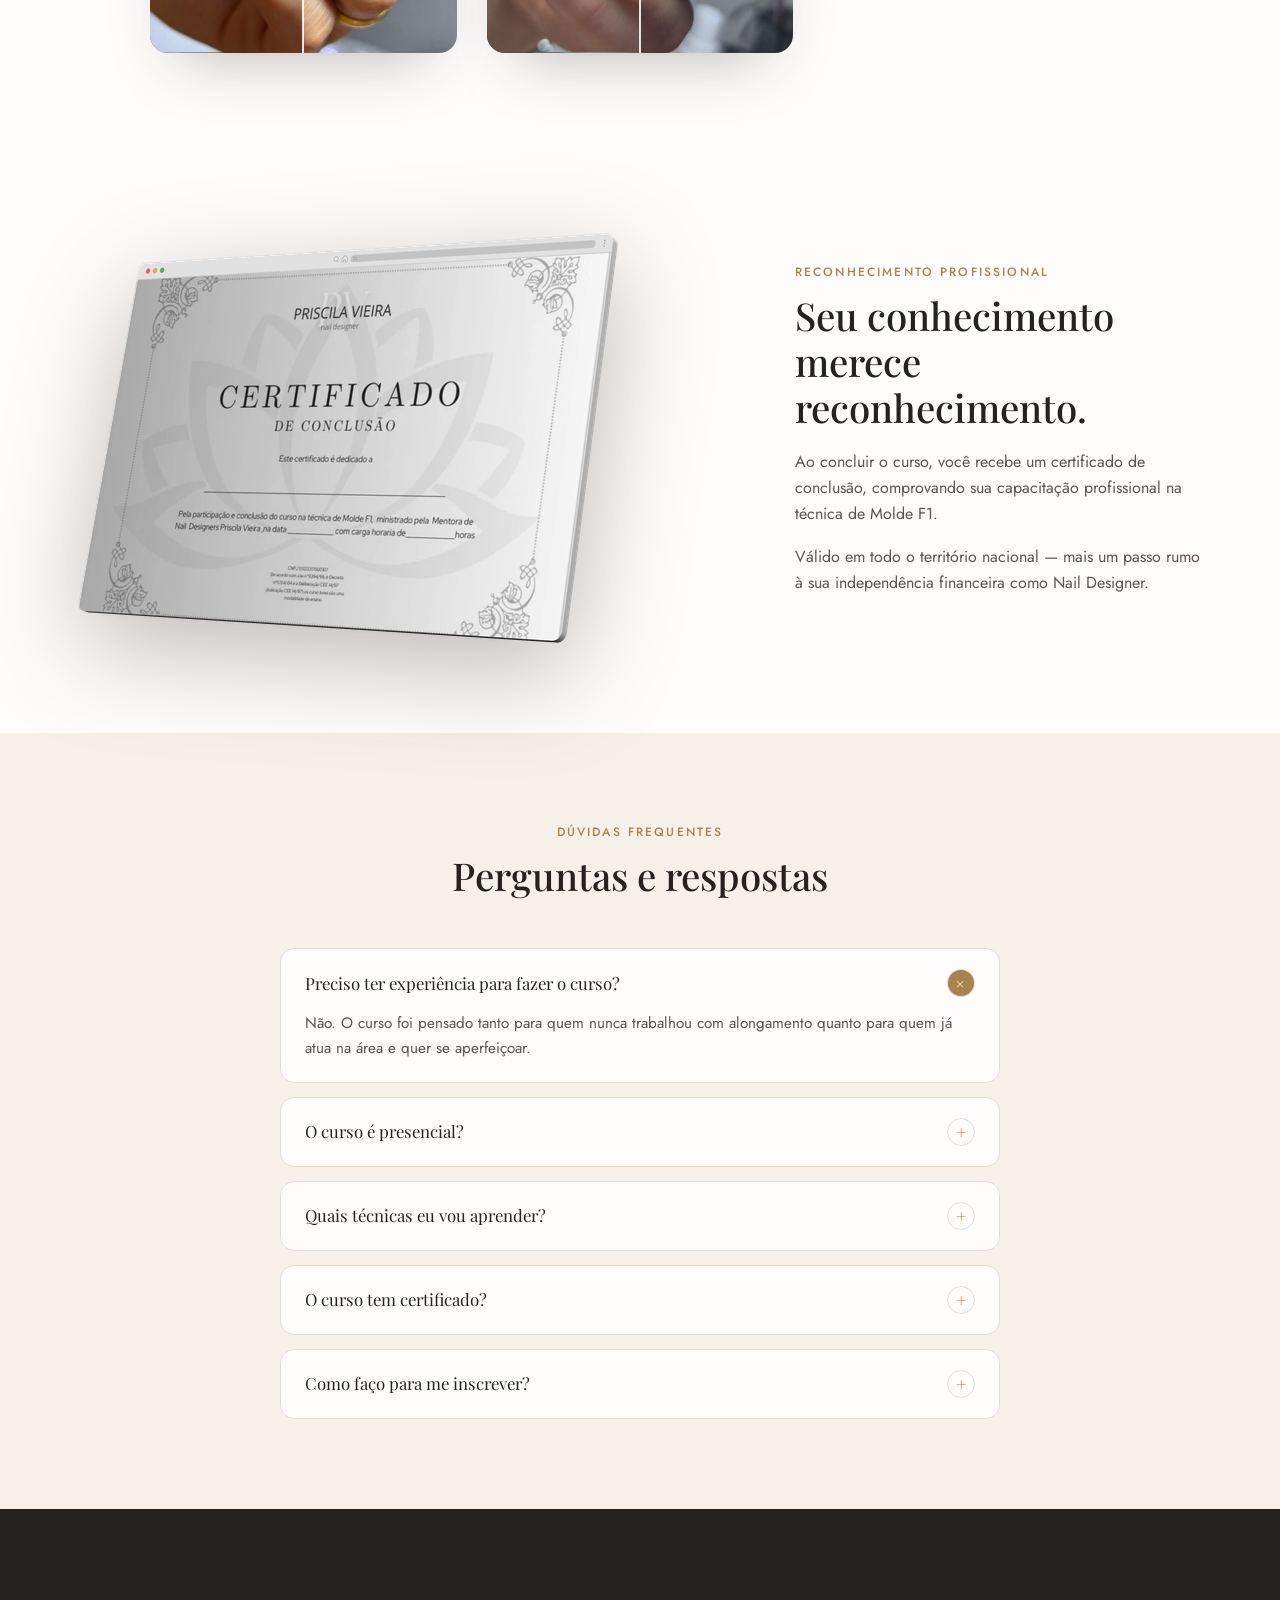
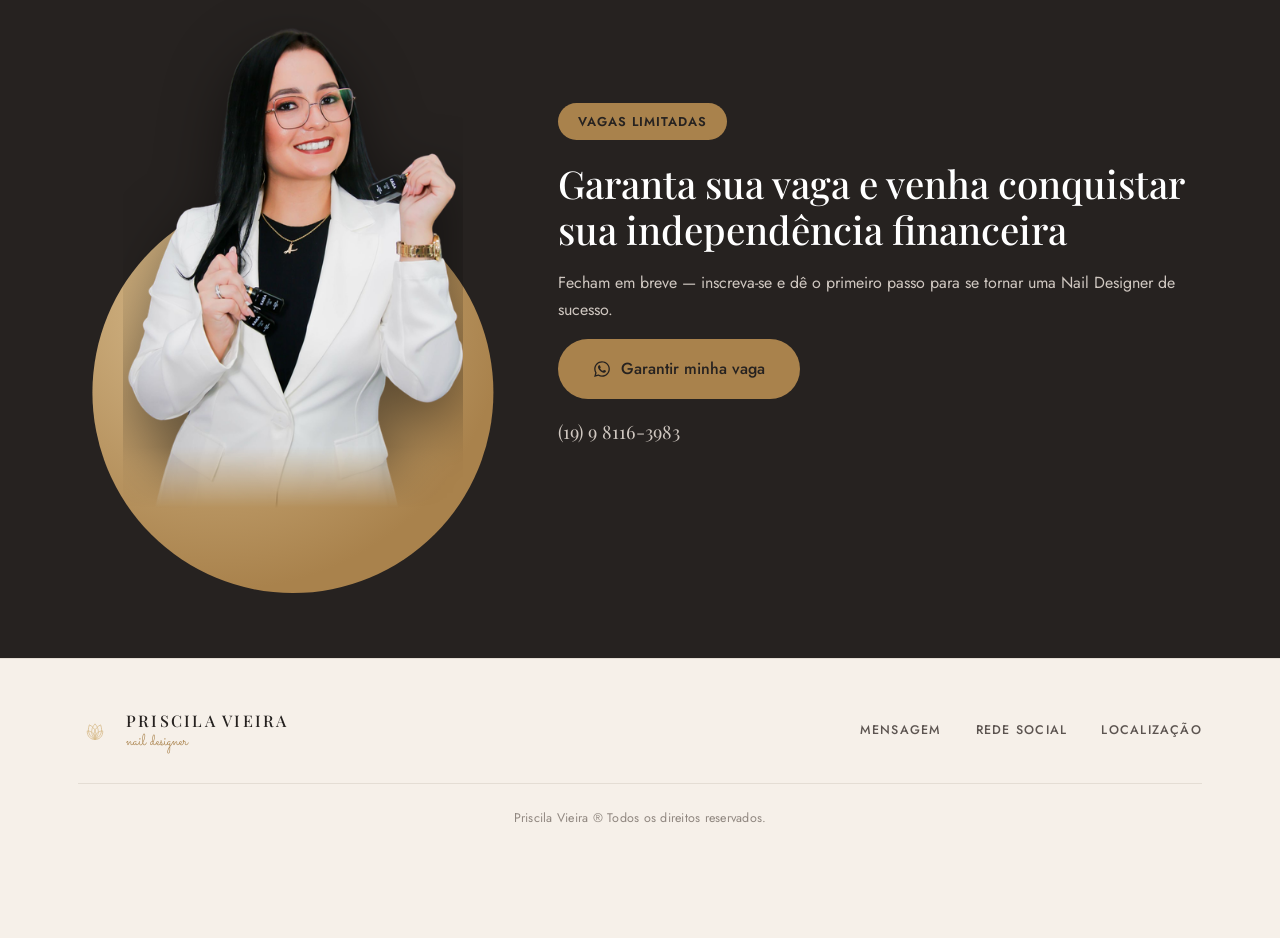
==== commit 3379c950: "Adiciona links reais de Instagram e localização no rodapé Co-Authored-By: Claude Sonnet 5 <noreply@a" ====
--- a/index.html
+++ b/index.html
@@ -387,8 +387,8 @@
 
     <div class="footer-links">
       <a href="https://wa.me/5519981163983" target="_blank" rel="noopener">Mensagem</a>
-      <a href="#" target="_blank" rel="noopener">Rede Social</a>
-      <a href="#" target="_blank" rel="noopener">Localização</a>
+      <a href="https://www.instagram.com/priscilavieiranails/" target="_blank" rel="noopener">Rede Social</a>
+      <a href="https://maps.app.goo.gl/8G2TW1twWCZWg89y7" target="_blank" rel="noopener">Localização</a>
     </div>
 
     <p class="footer-copy">Priscila Vieira &reg; Todos os direitos reservados.</p>
--- a/css/style.css
+++ b/css/style.css
@@ -741,7 +741,7 @@
 .whatsapp-float svg { width: 21px; height: 21px; fill: #fff; }
 
 .wa-text { display: flex; flex-direction: column; line-height: 1.25; }
-.wa-title { position: relative; display: block; height: 1.2em; overflow: hidden; }
+.wa-title { position: relative; display: block; height: 1.2em; min-width: 152px; overflow: hidden; }
 .wa-title-default,
 .wa-title-hover {
   display: block;
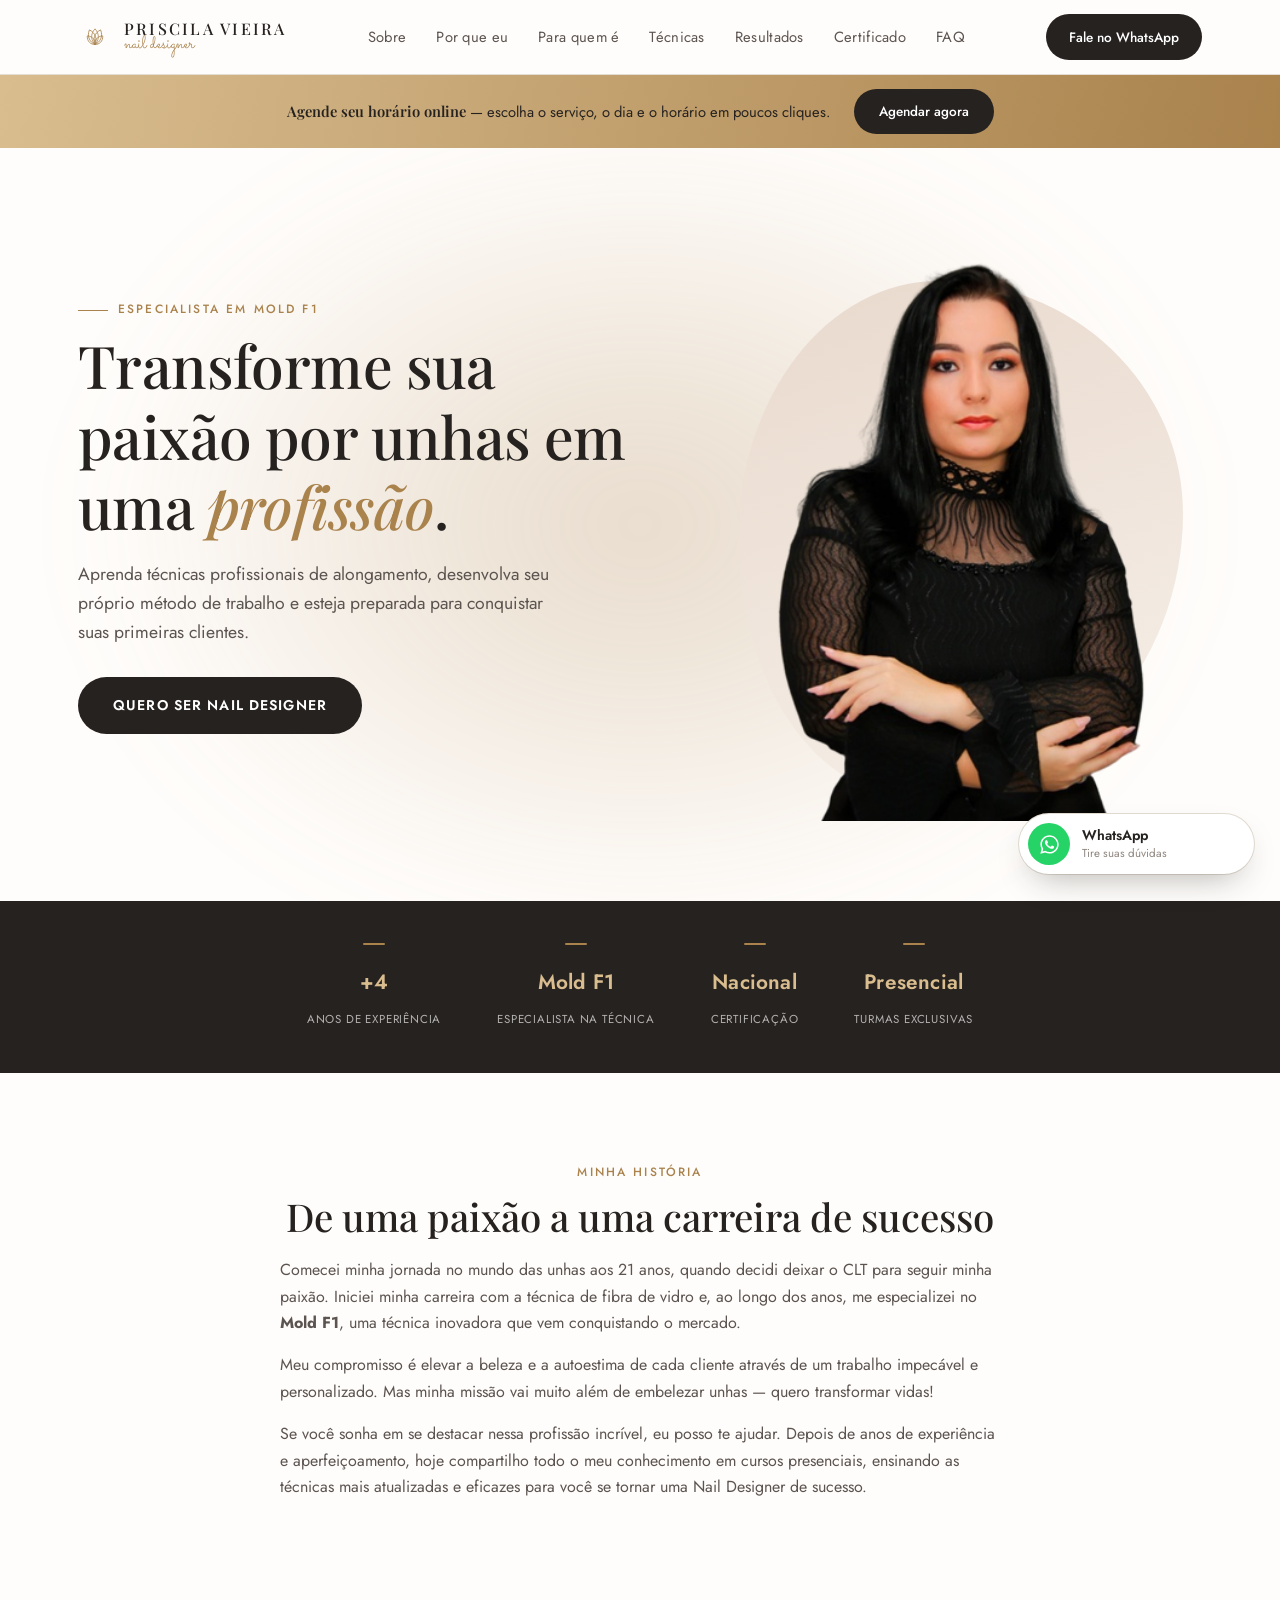
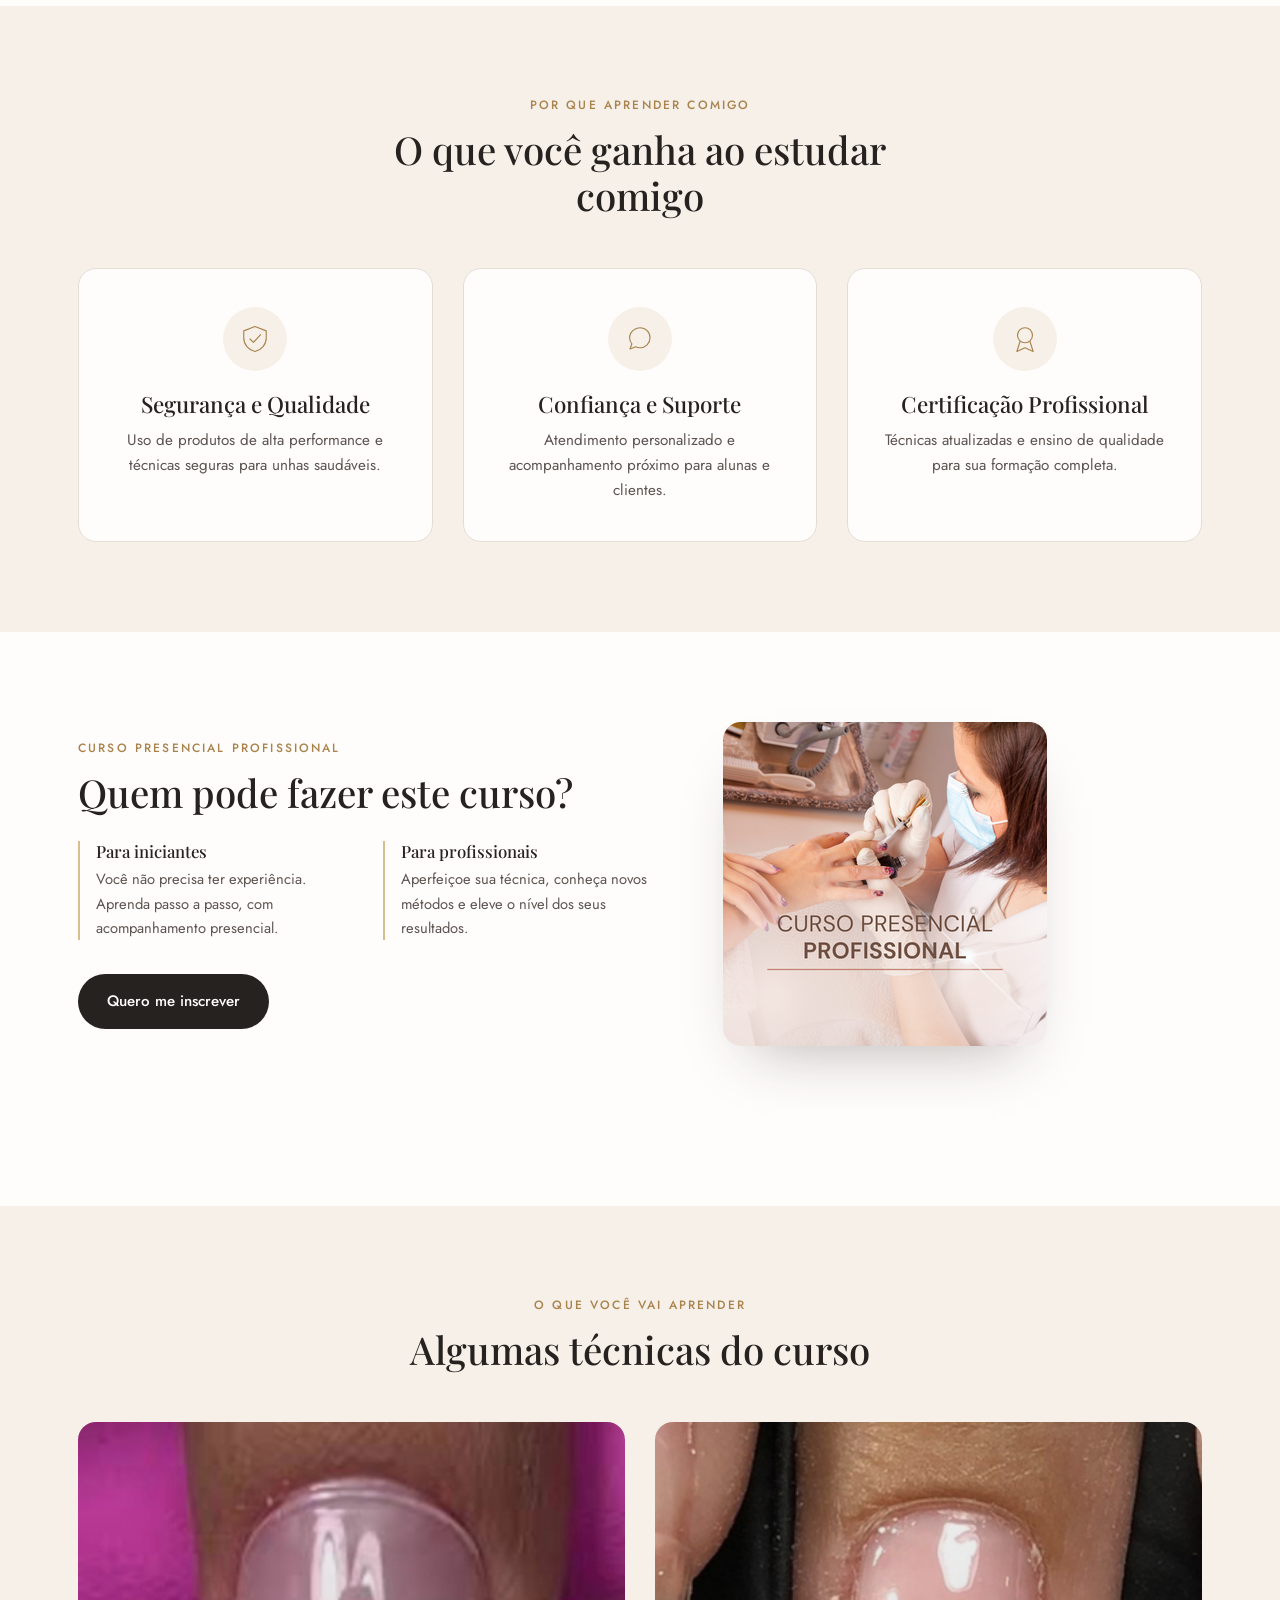
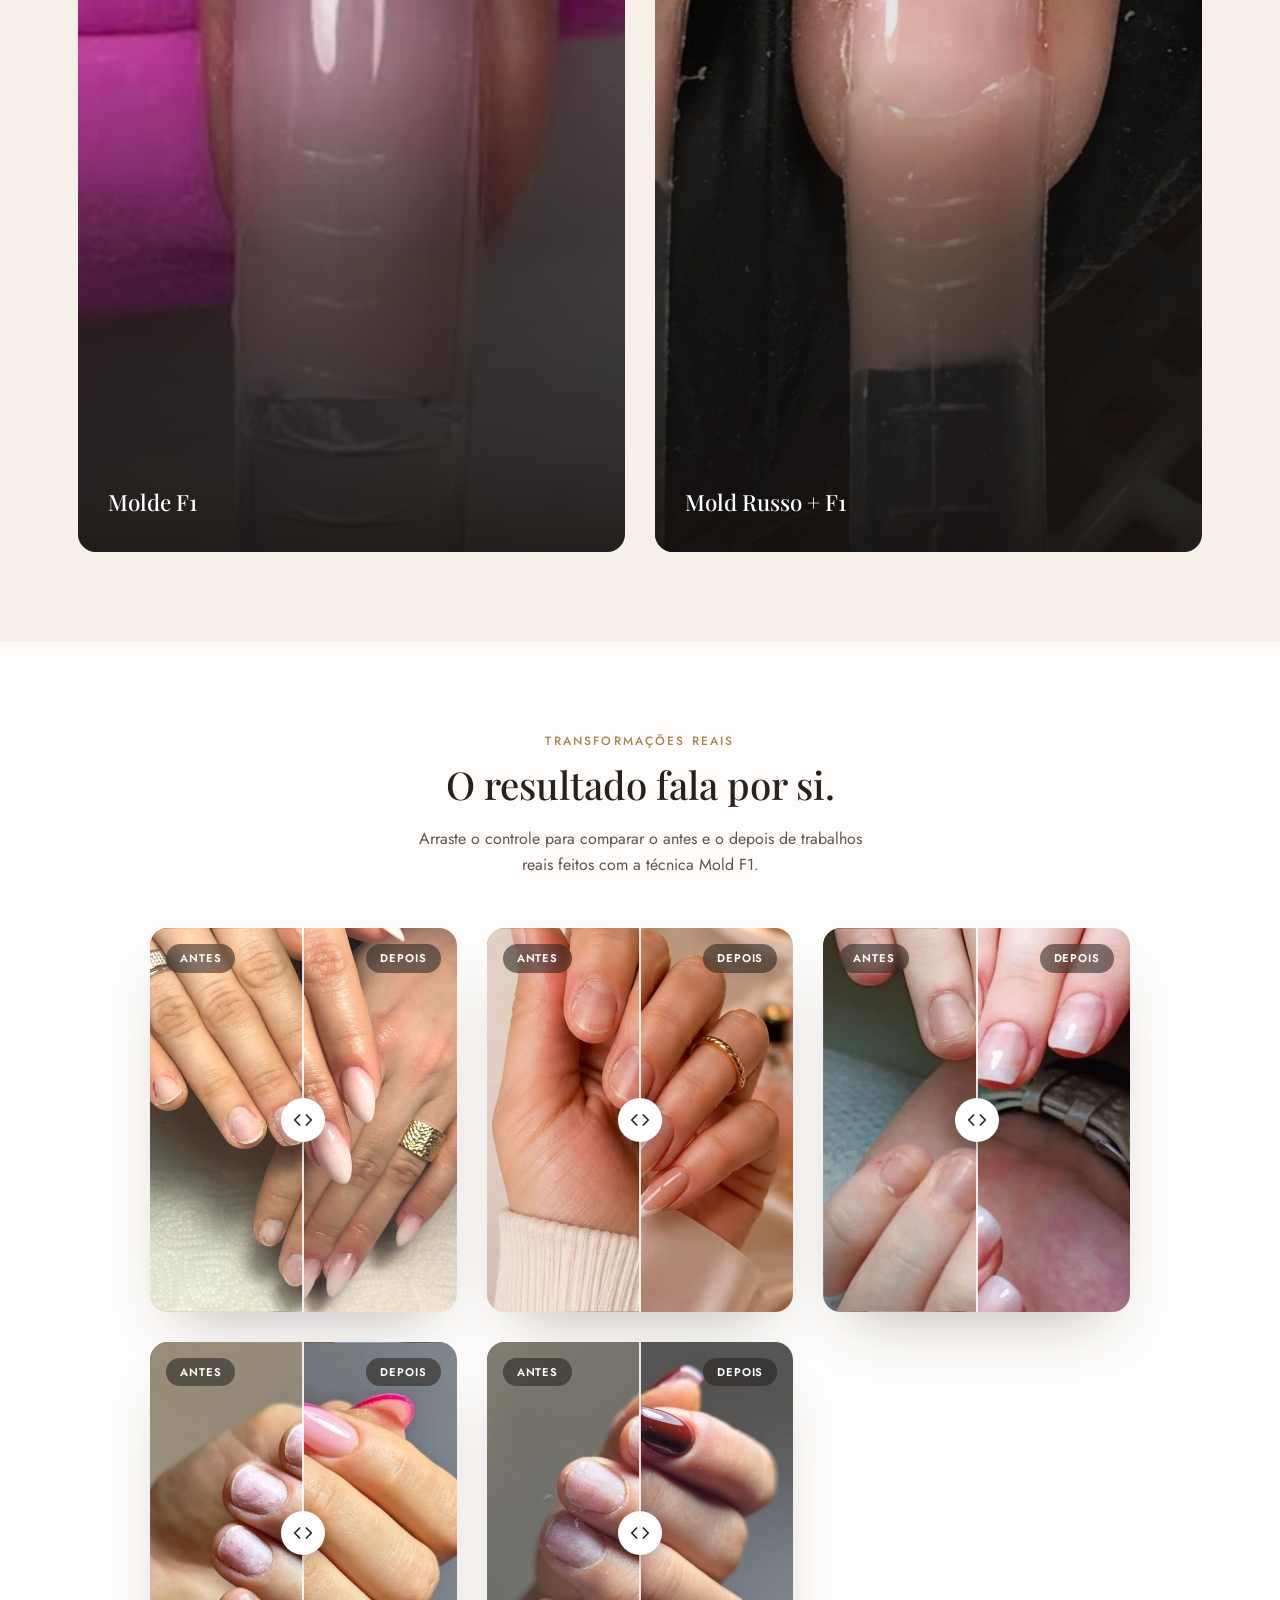
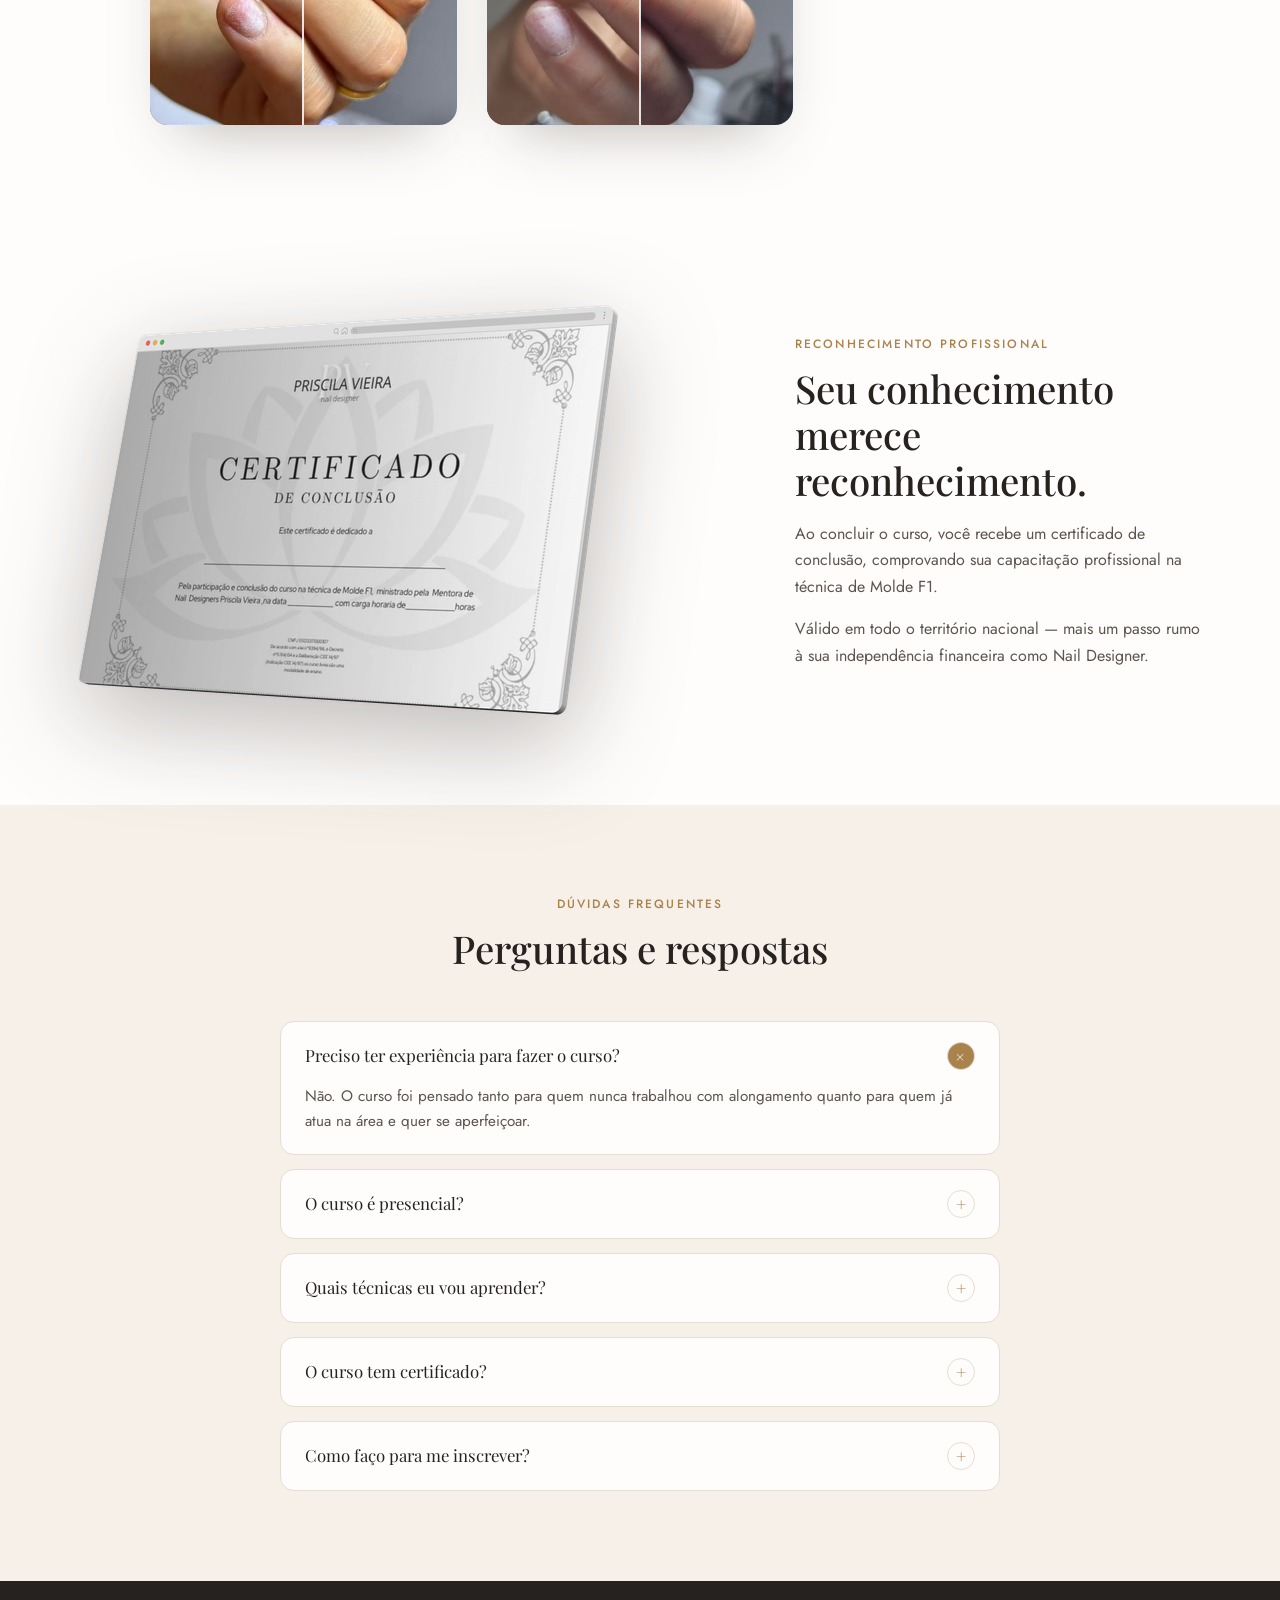
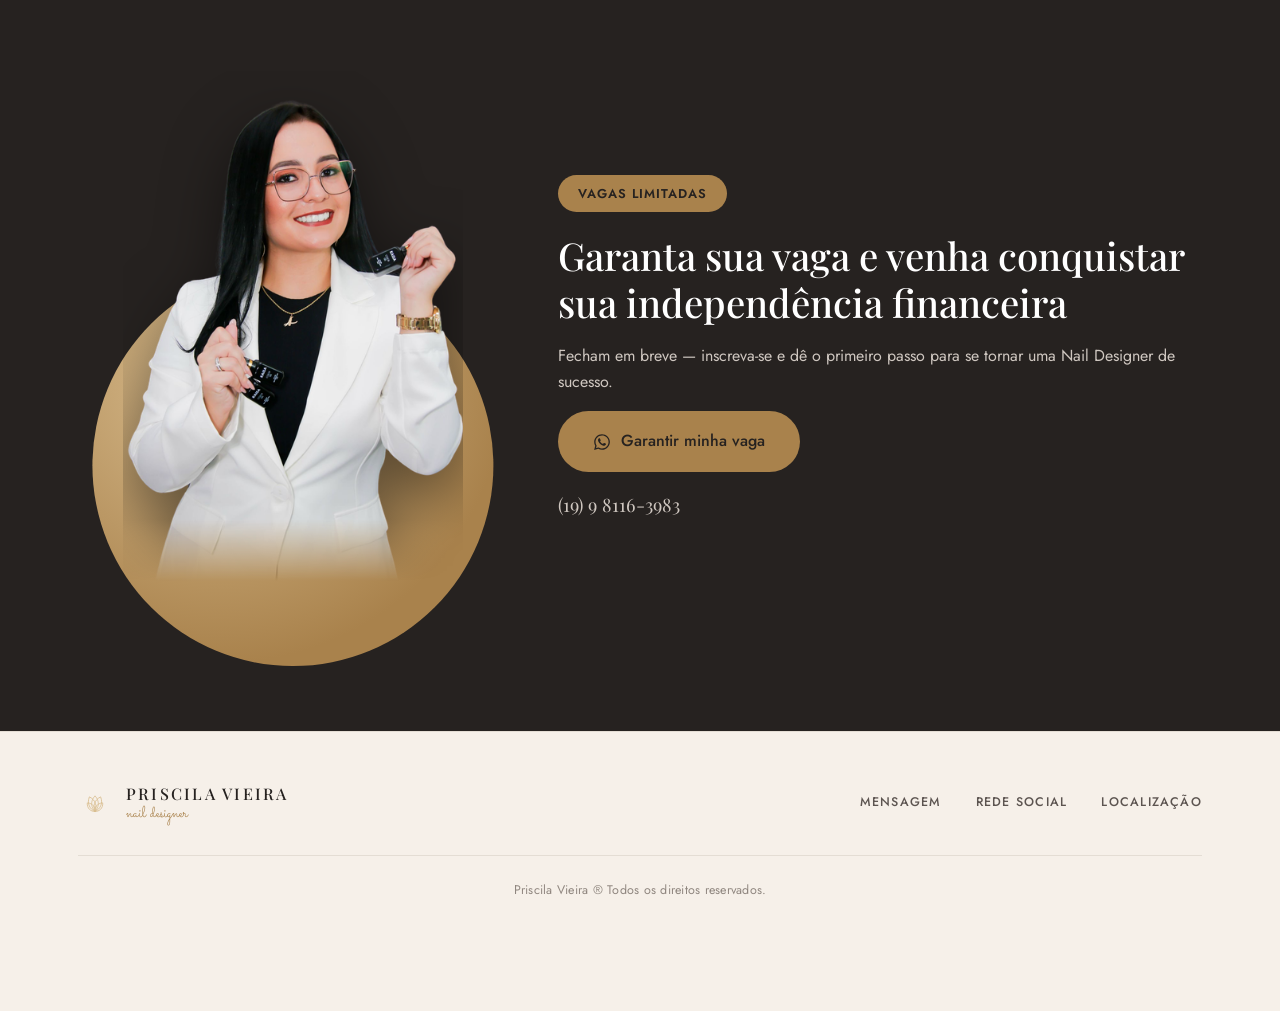
==== commit 2b10ec9c: "Adiciona página de agendamento (mockup) e botão em destaque no site Nova página agendamento.html com" ====
--- a/index.html
+++ b/index.html
@@ -46,6 +46,14 @@
     </button>
   </div>
 </header>
+
+<!-- ===== PROMO AGENDAMENTO ===== -->
+<div class="promo-bar">
+  <div class="container promo-bar-inner">
+    <p><strong>Agende seu horário online</strong> — escolha o serviço, o dia e o horário em poucos cliques.</p>
+    <a href="agendamento.html" class="btn btn-primary">Agendar agora</a>
+  </div>
+</div>
 
 <!-- ===== HERO ===== -->
 <section class="hero">
--- a/css/style.css
+++ b/css/style.css
@@ -155,6 +155,20 @@
   background: var(--ink);
   transition: transform .25s ease, opacity .25s ease;
 }
+
+/* Promo bar — agendamento */
+.promo-bar { background: linear-gradient(100deg, var(--gold-light), var(--gold)); }
+.promo-bar-inner {
+  display: flex;
+  align-items: center;
+  justify-content: center;
+  flex-wrap: wrap;
+  gap: 14px 24px;
+  padding: 14px 0;
+}
+.promo-bar p { margin: 0; font-size: 0.92rem; color: var(--ink); text-align: center; }
+.promo-bar strong { font-family: var(--serif); font-weight: 600; }
+.promo-bar .btn { padding: 10px 24px; font-size: 0.85rem; flex-shrink: 0; }
 
 /* ===== Hero ===== */
 .hero { position: relative; padding: 110px 0 80px; overflow: hidden; }
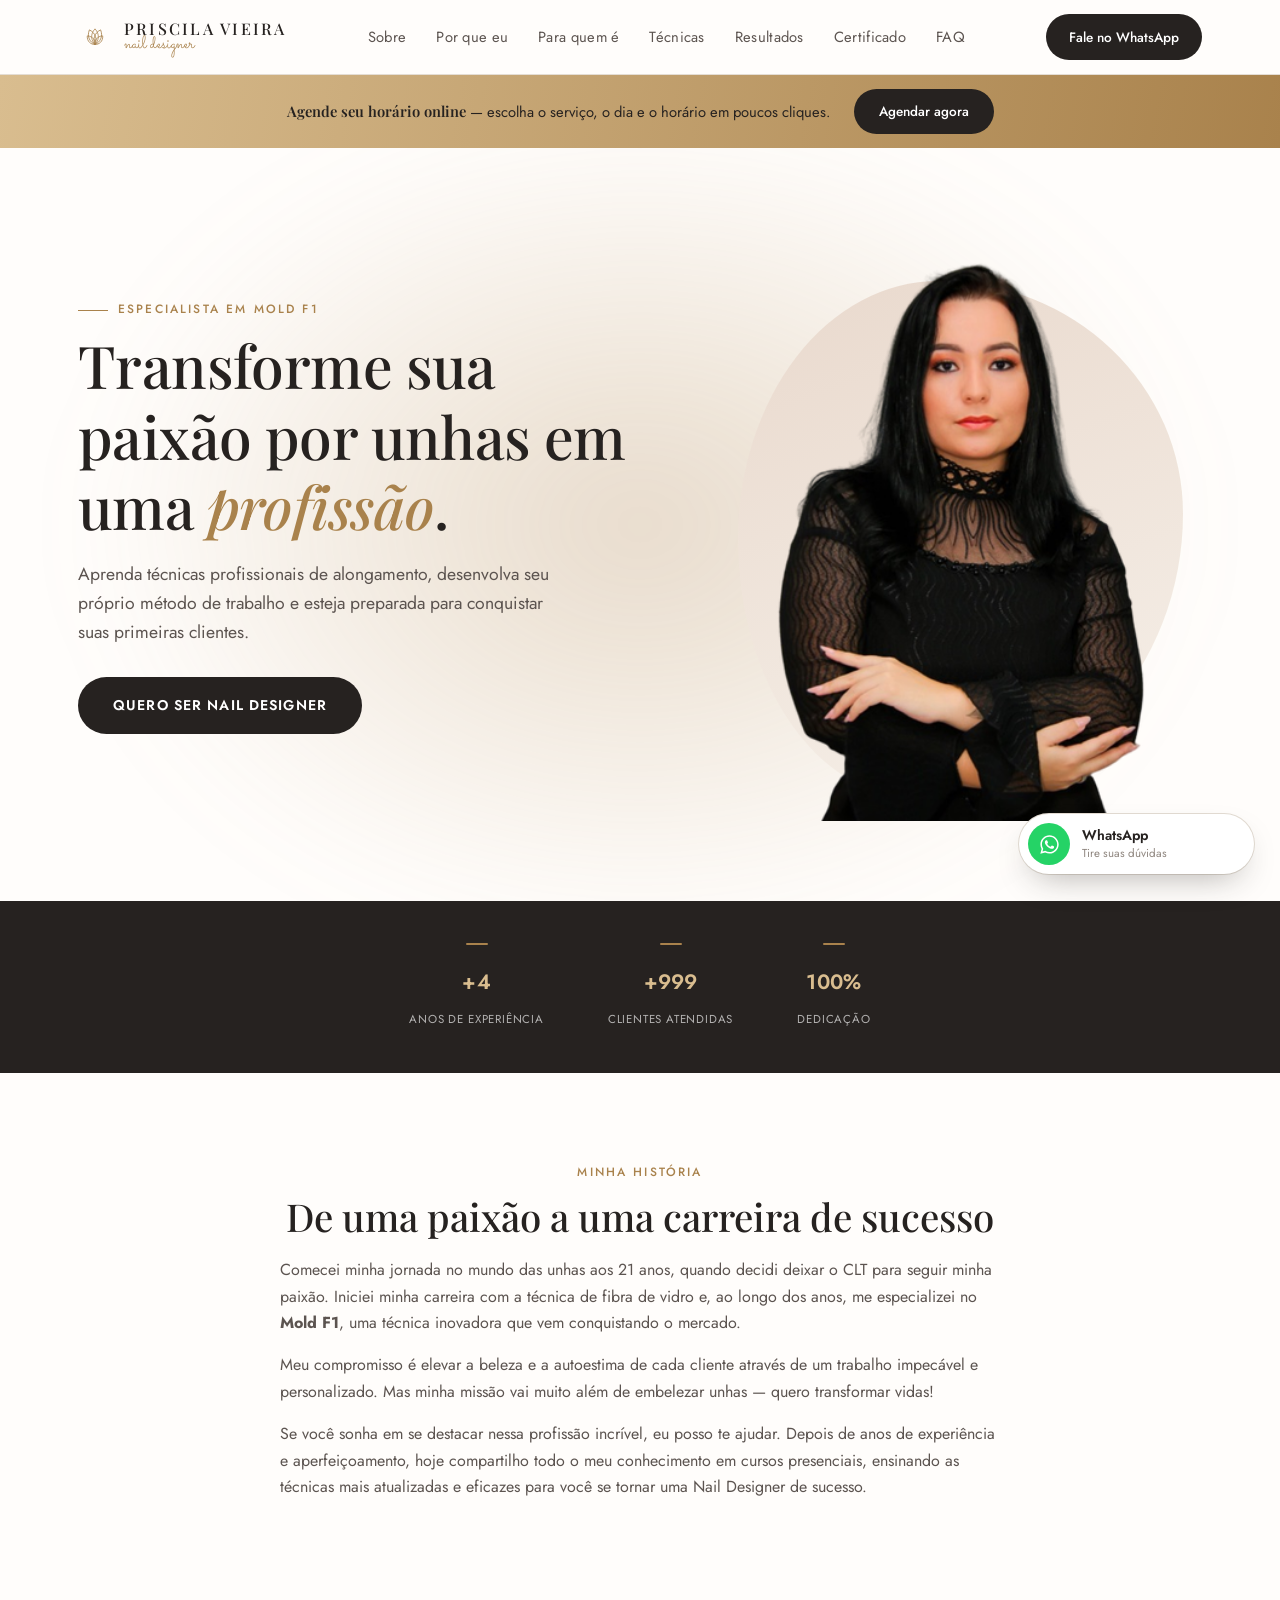
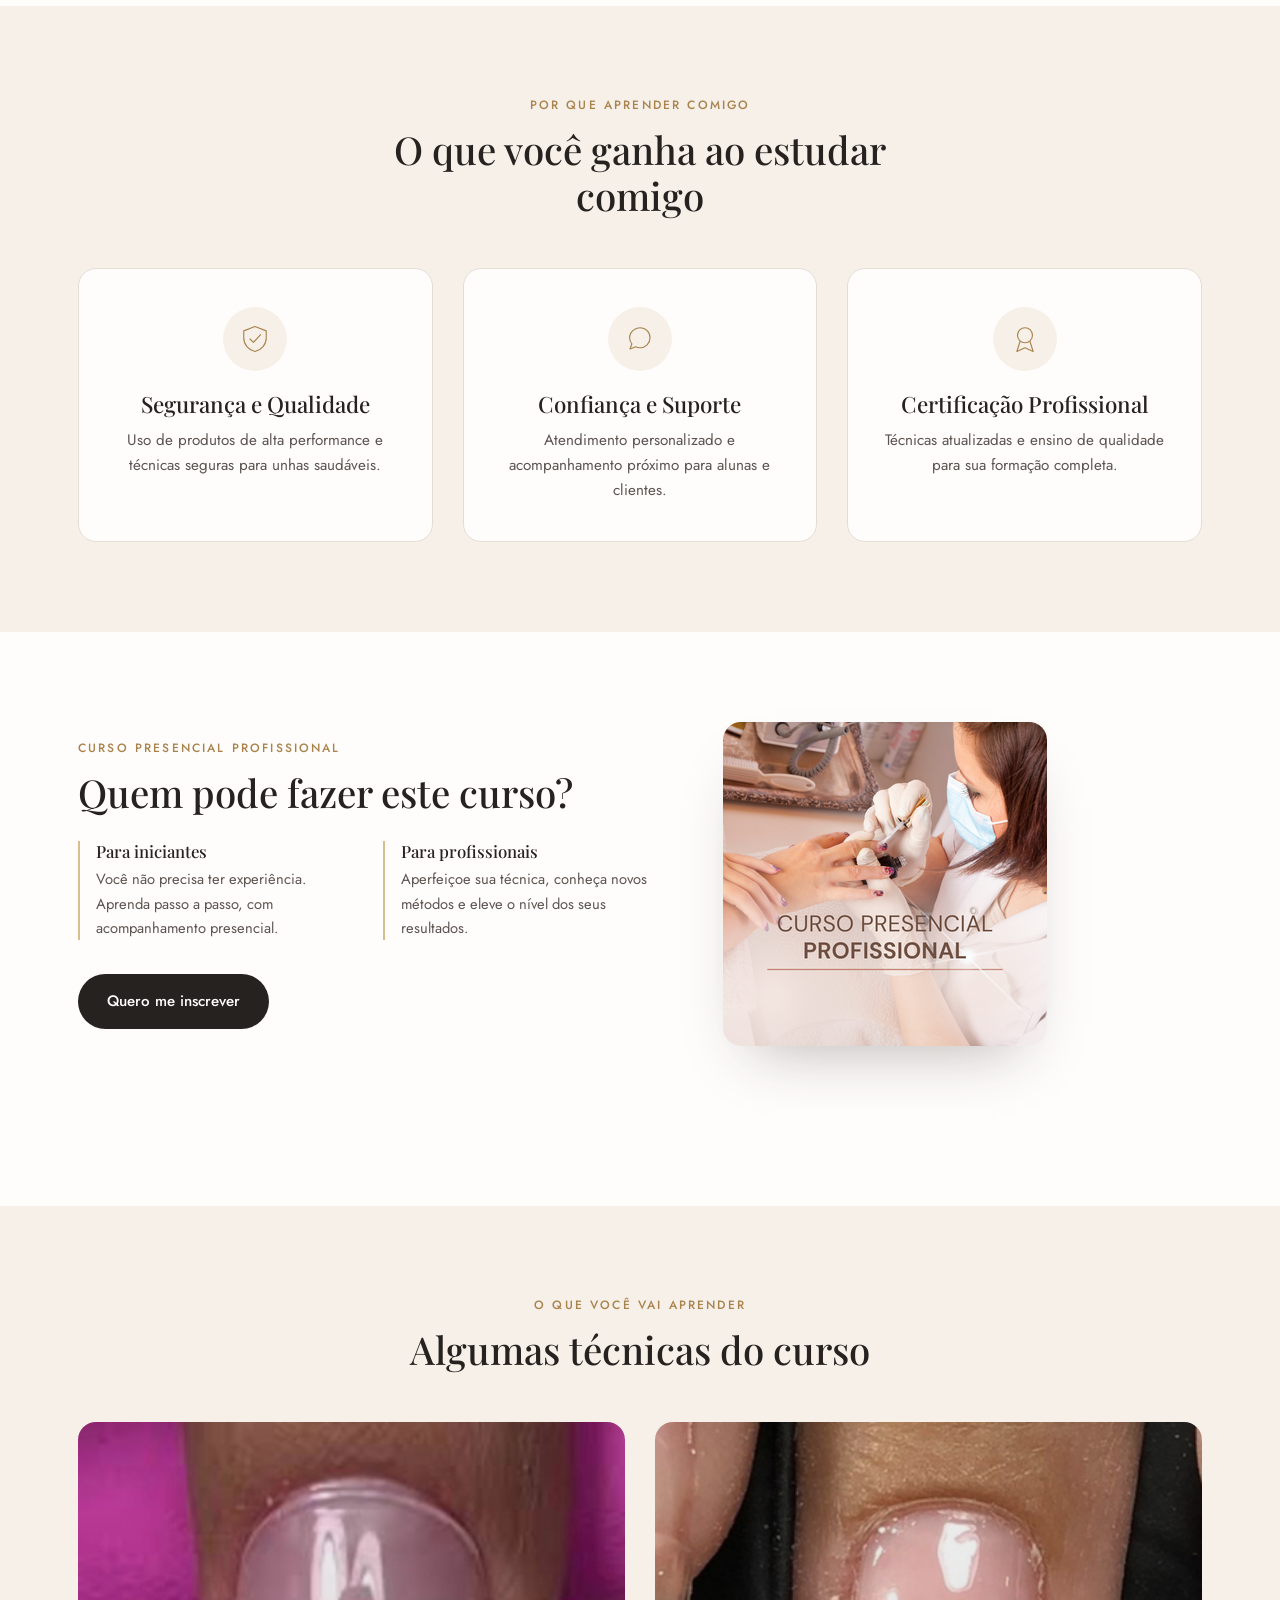
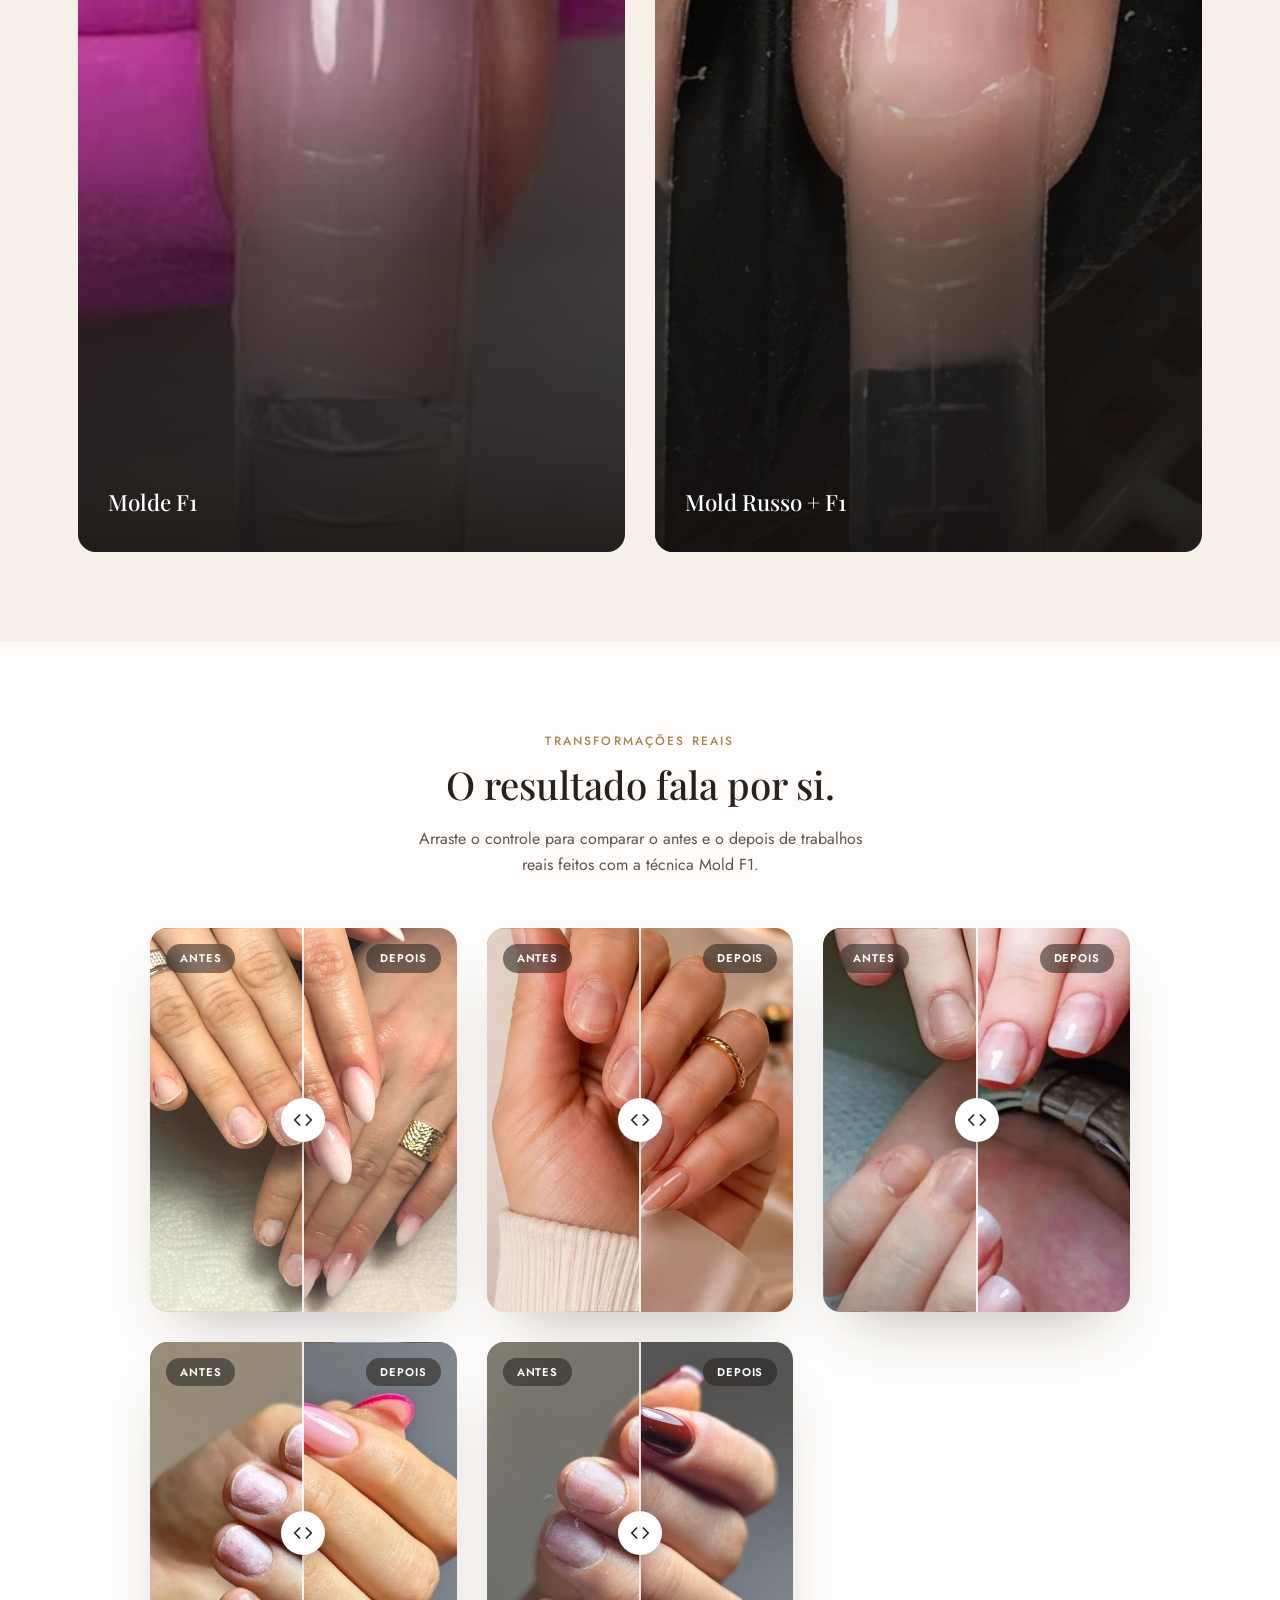
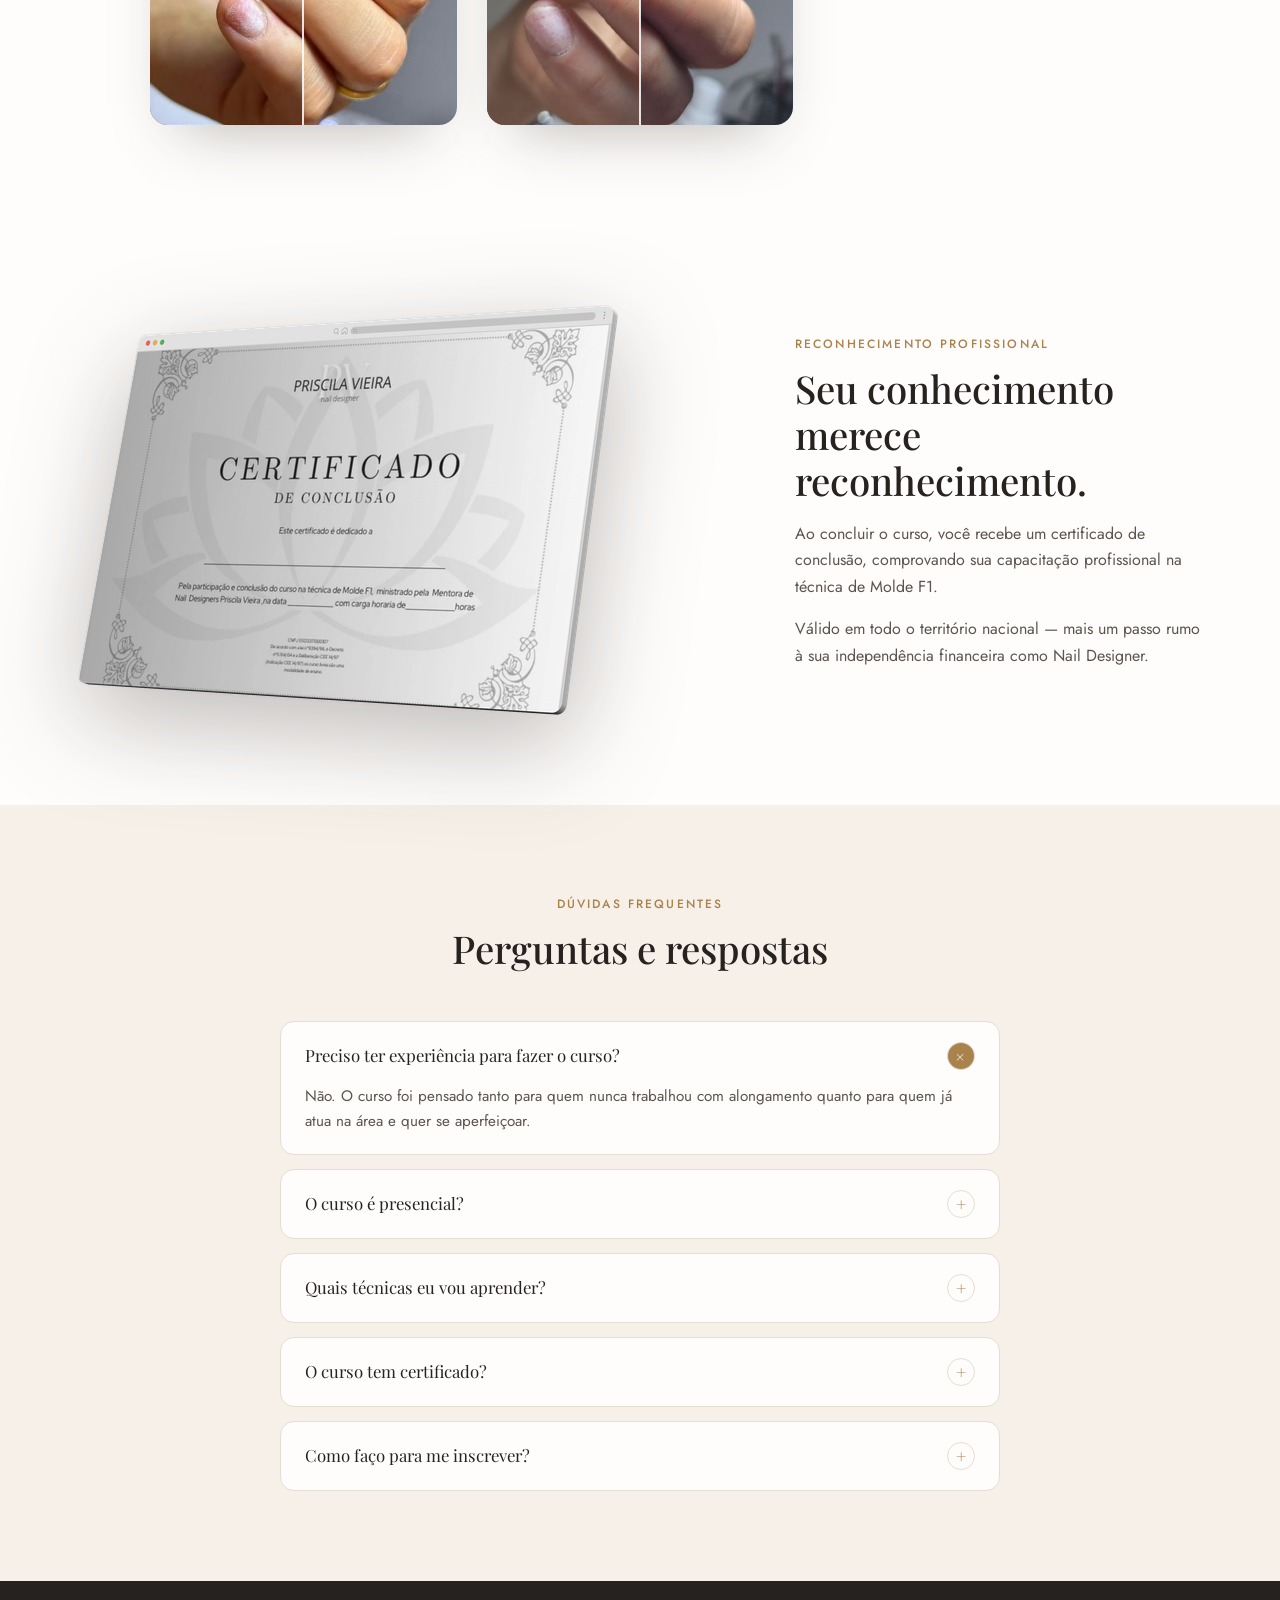
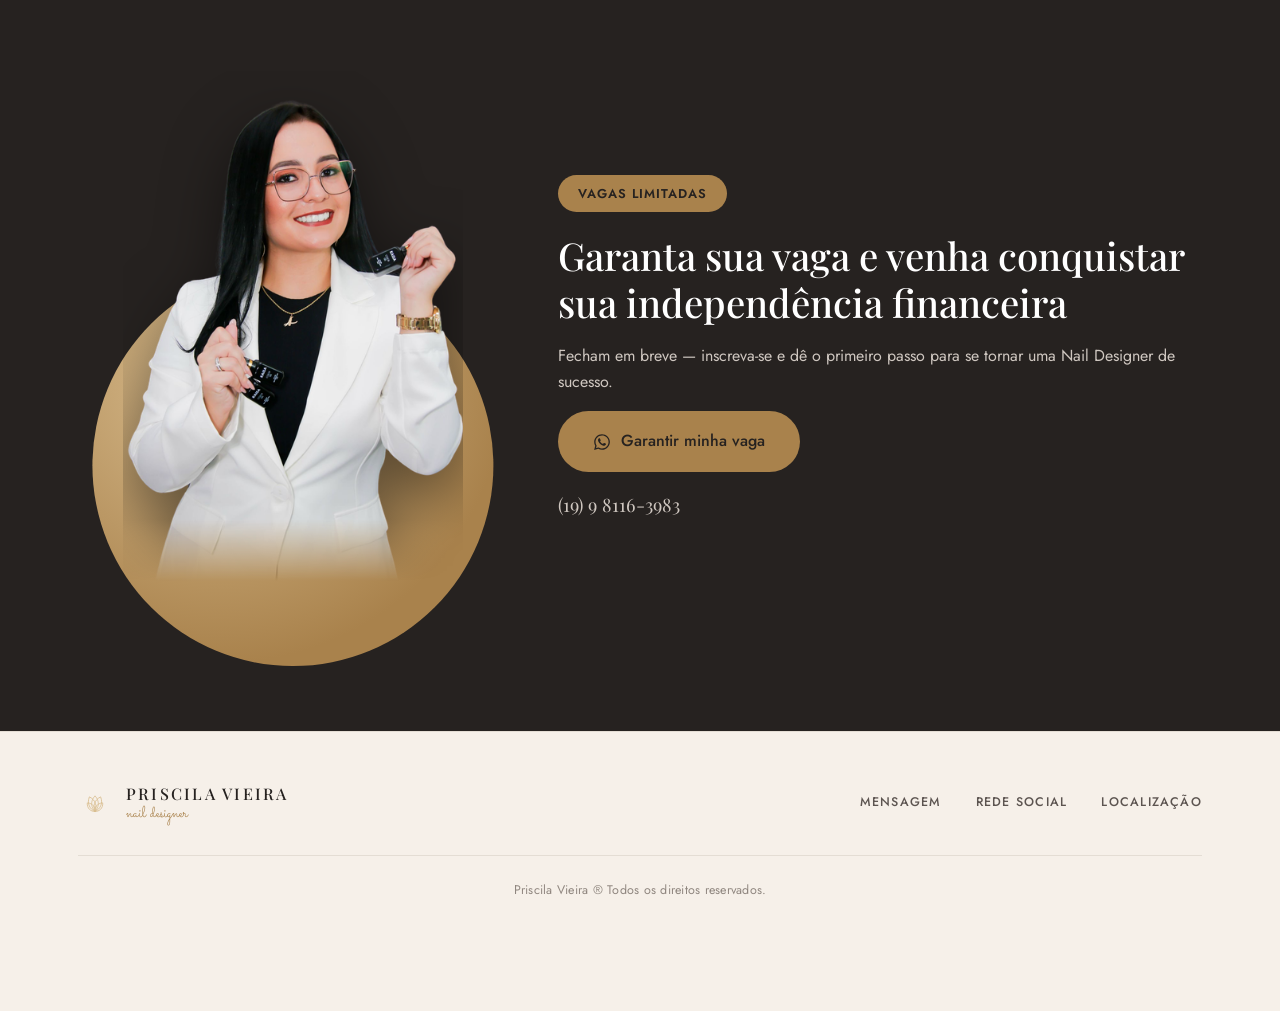
==== commit b9590918: "Atualiza faixa de números para 3 indicadores +4 anos de experiência, +999 clientes atendidas, 100% d" ====
--- a/index.html
+++ b/index.html
@@ -78,9 +78,8 @@
 <section class="stats-band" id="numeros">
   <div class="container stats-band-inner">
     <div class="reveal"><strong>+4</strong><span>anos de experiência</span></div>
-    <div class="reveal"><strong>Mold F1</strong><span>especialista na técnica</span></div>
-    <div class="reveal"><strong>Nacional</strong><span>certificação</span></div>
-    <div class="reveal"><strong>Presencial</strong><span>turmas exclusivas</span></div>
+    <div class="reveal"><strong>+999</strong><span>clientes atendidas</span></div>
+    <div class="reveal"><strong>100%</strong><span>dedicação</span></div>
   </div>
 </section>
 
--- a/css/style.css
+++ b/css/style.css
@@ -262,9 +262,9 @@
 .stats-band { background: var(--ink); padding: 42px 0; }
 .stats-band-inner {
   display: grid;
-  grid-template-columns: repeat(4, auto);
+  grid-template-columns: repeat(3, auto);
   justify-content: center;
-  gap: 10px 56px;
+  gap: 10px 64px;
 }
 .stats-band-inner div { position: relative; text-align: center; padding-top: 22px; }
 .stats-band-inner div::before {
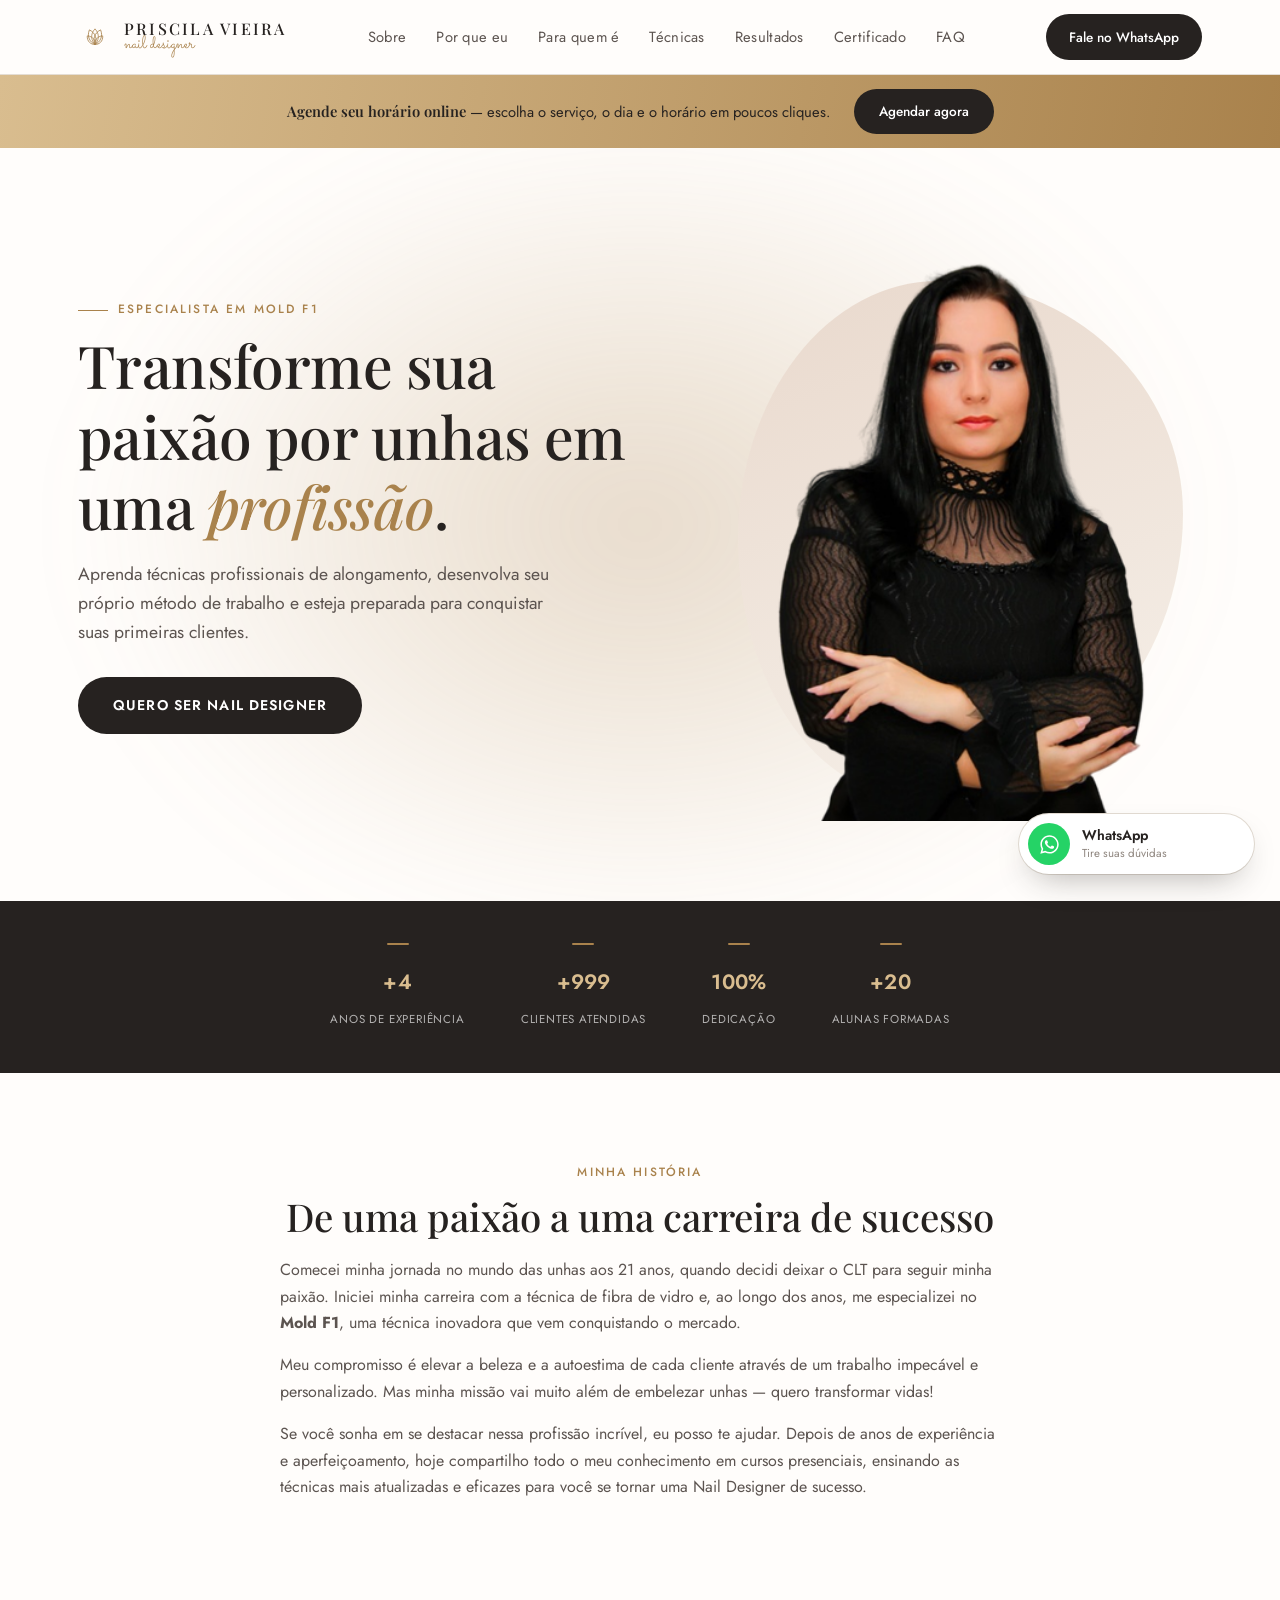
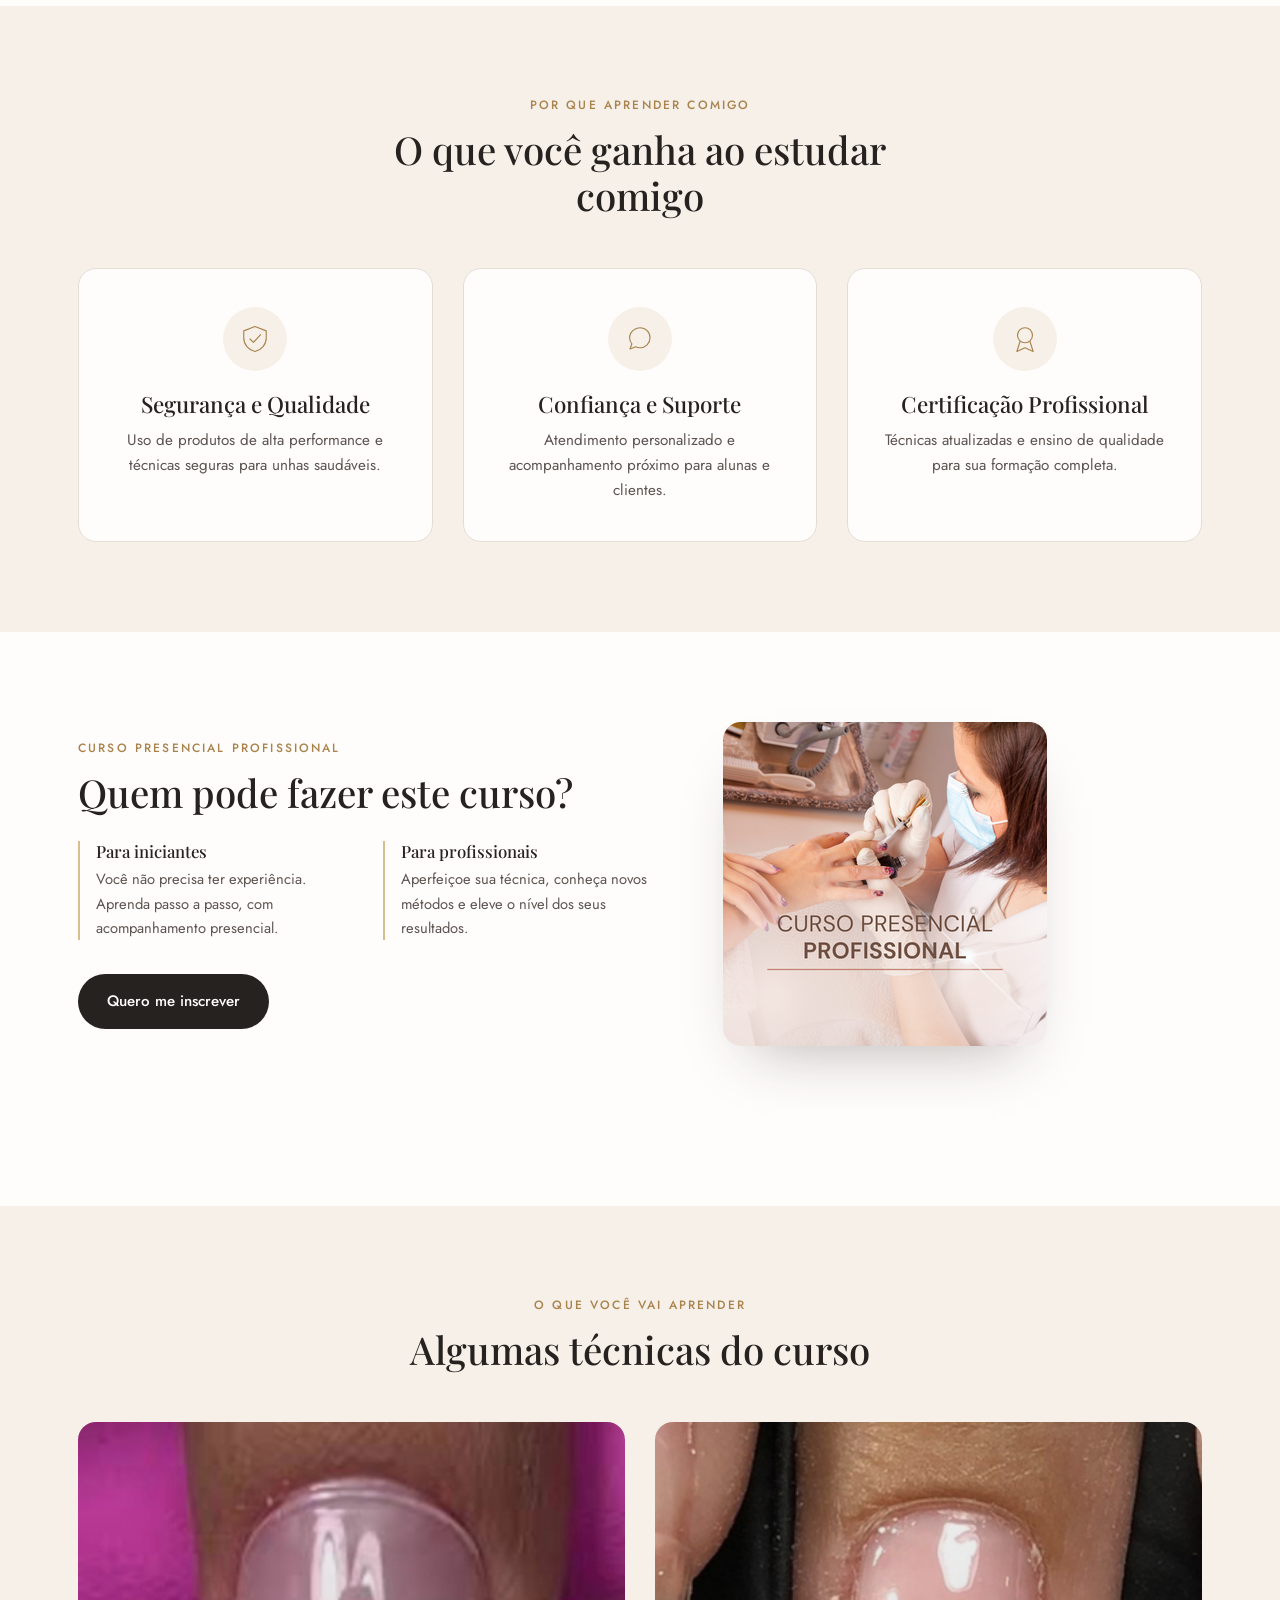
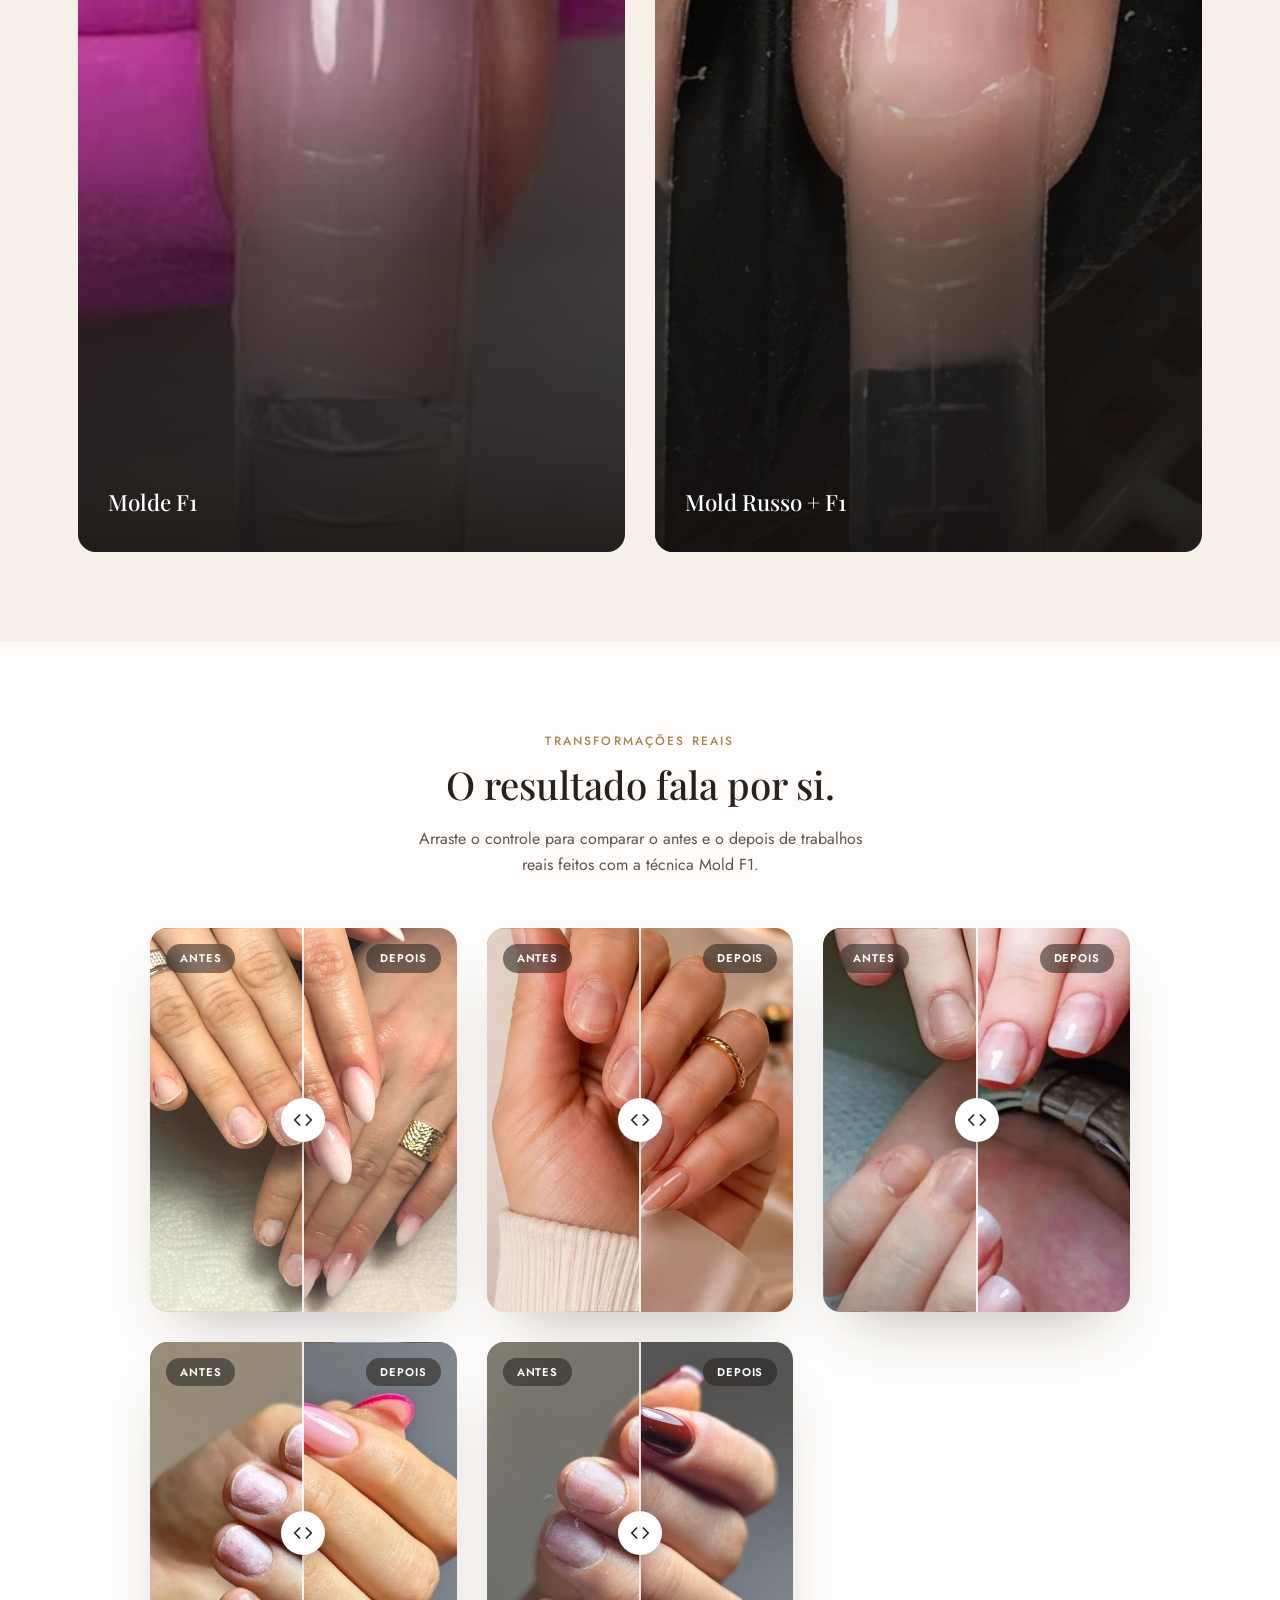
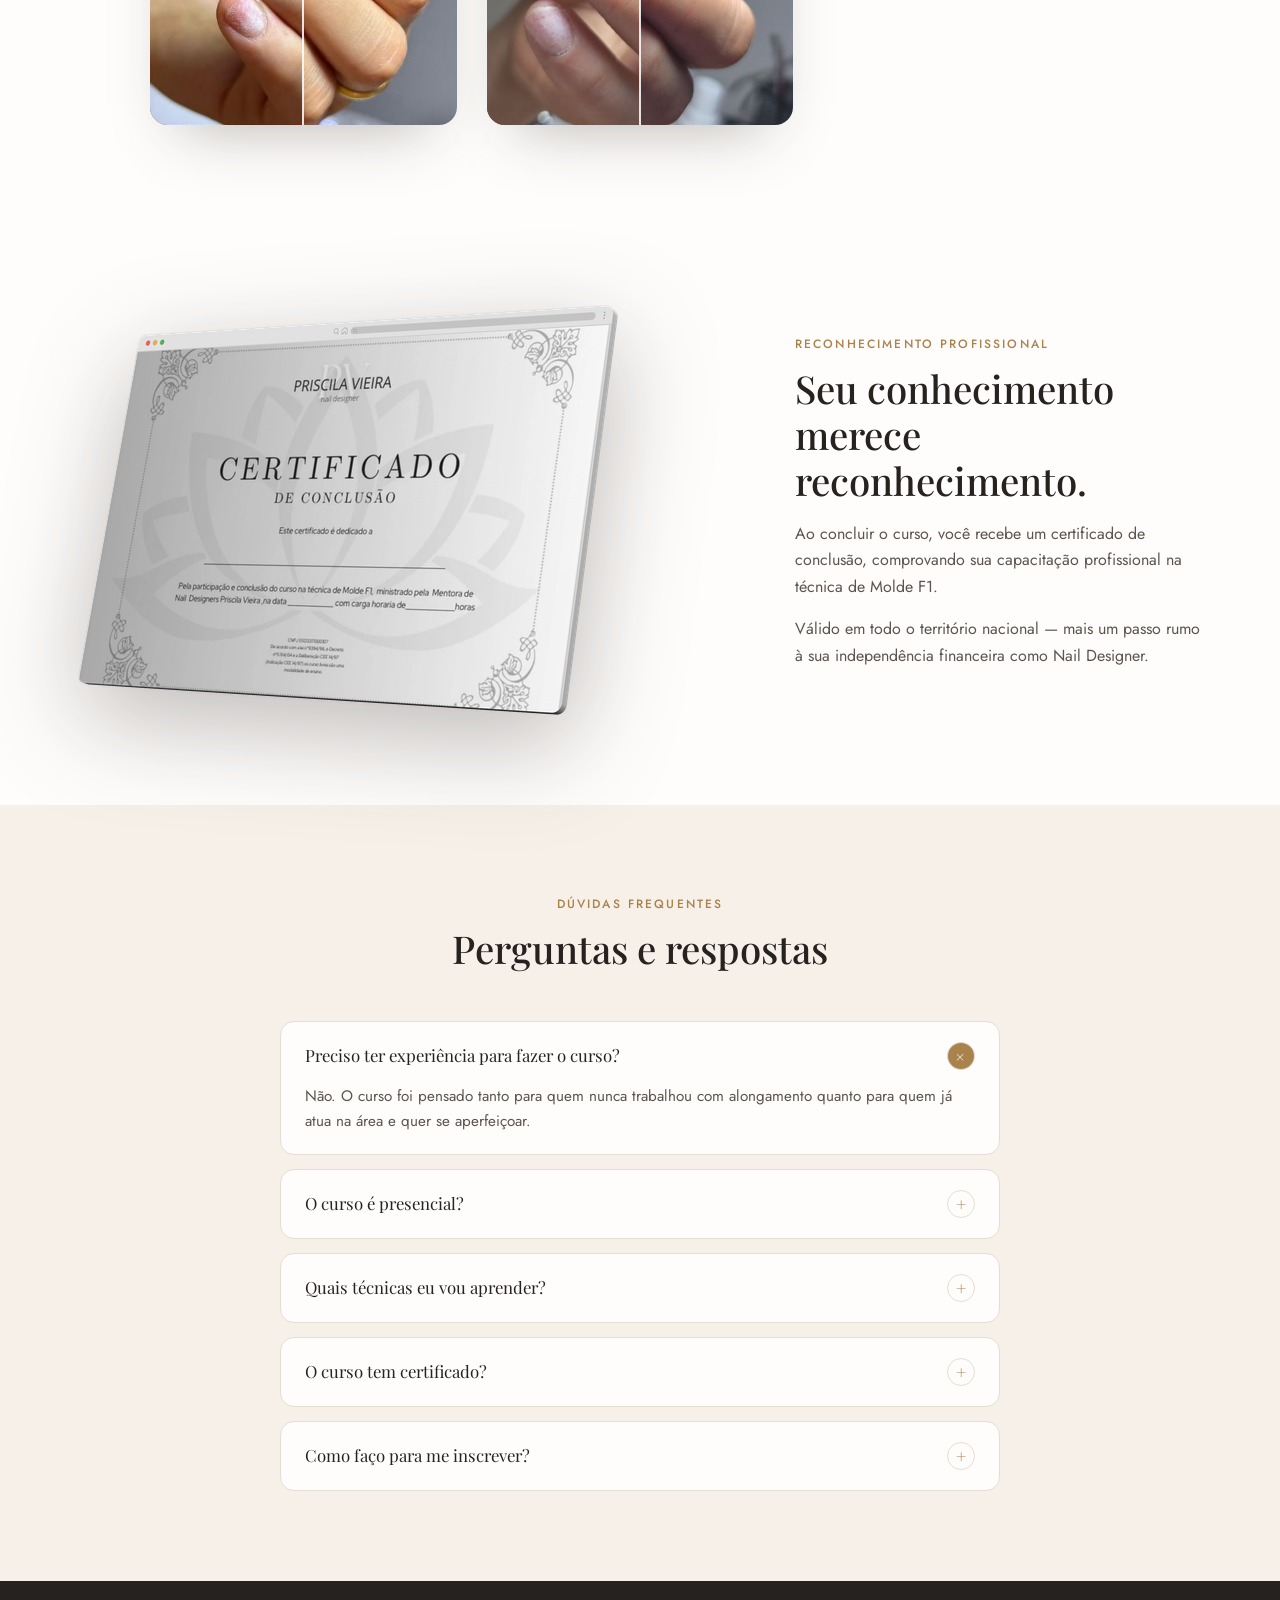
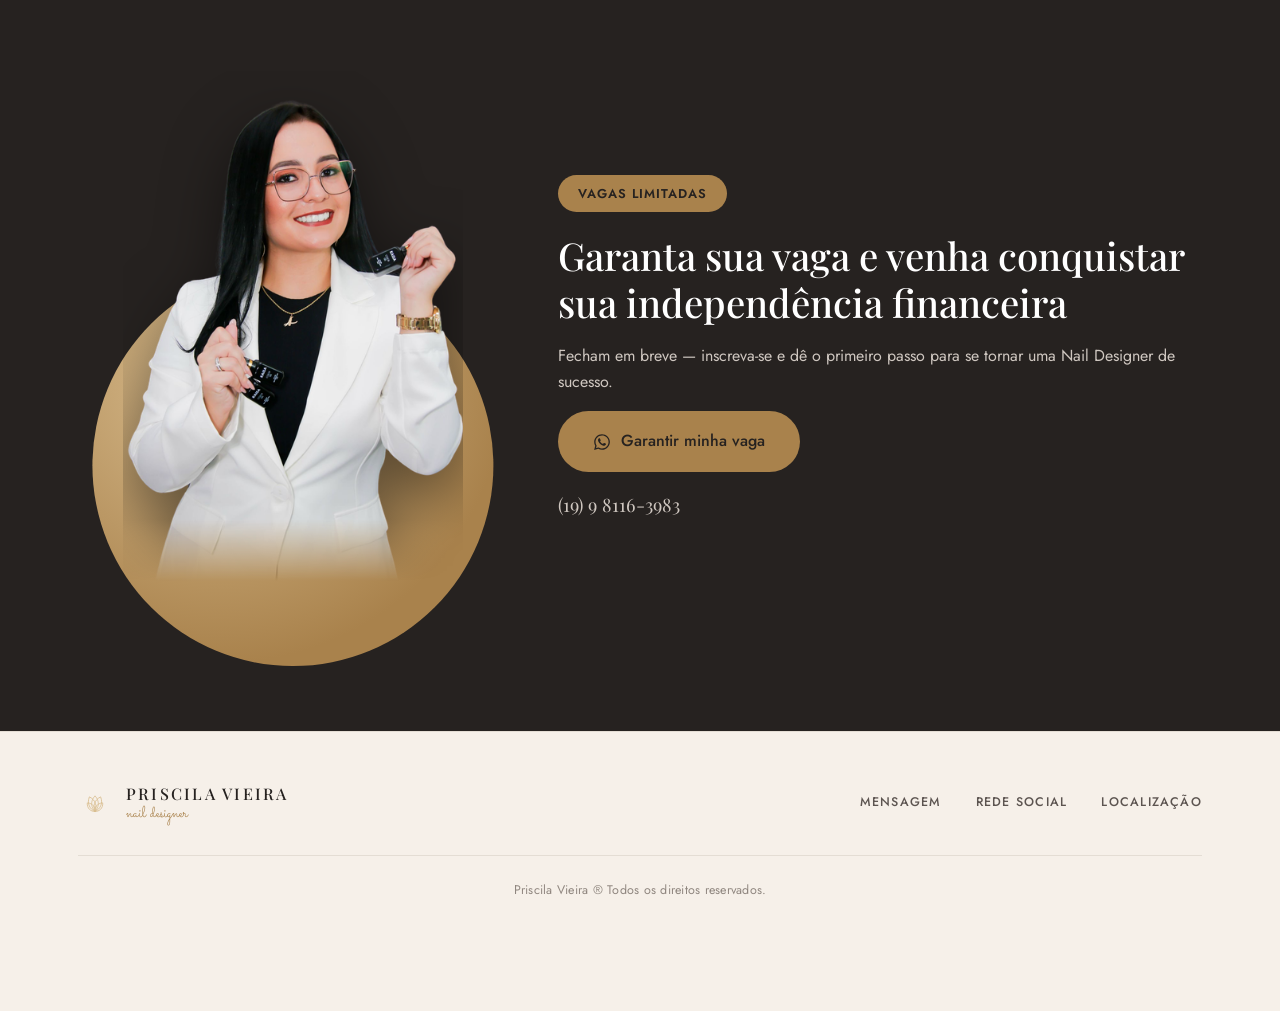
==== commit 03a77cf0: "Adiciona quarto indicador: +20 alunas formadas Co-Authored-By: Claude Sonnet 5 <noreply@anthropic.co" ====
--- a/index.html
+++ b/index.html
@@ -80,6 +80,7 @@
     <div class="reveal"><strong>+4</strong><span>anos de experiência</span></div>
     <div class="reveal"><strong>+999</strong><span>clientes atendidas</span></div>
     <div class="reveal"><strong>100%</strong><span>dedicação</span></div>
+    <div class="reveal"><strong>+20</strong><span>alunas formadas</span></div>
   </div>
 </section>
 
--- a/css/style.css
+++ b/css/style.css
@@ -262,9 +262,9 @@
 .stats-band { background: var(--ink); padding: 42px 0; }
 .stats-band-inner {
   display: grid;
-  grid-template-columns: repeat(3, auto);
+  grid-template-columns: repeat(4, auto);
   justify-content: center;
-  gap: 10px 64px;
+  gap: 10px 56px;
 }
 .stats-band-inner div { position: relative; text-align: center; padding-top: 22px; }
 .stats-band-inner div::before {
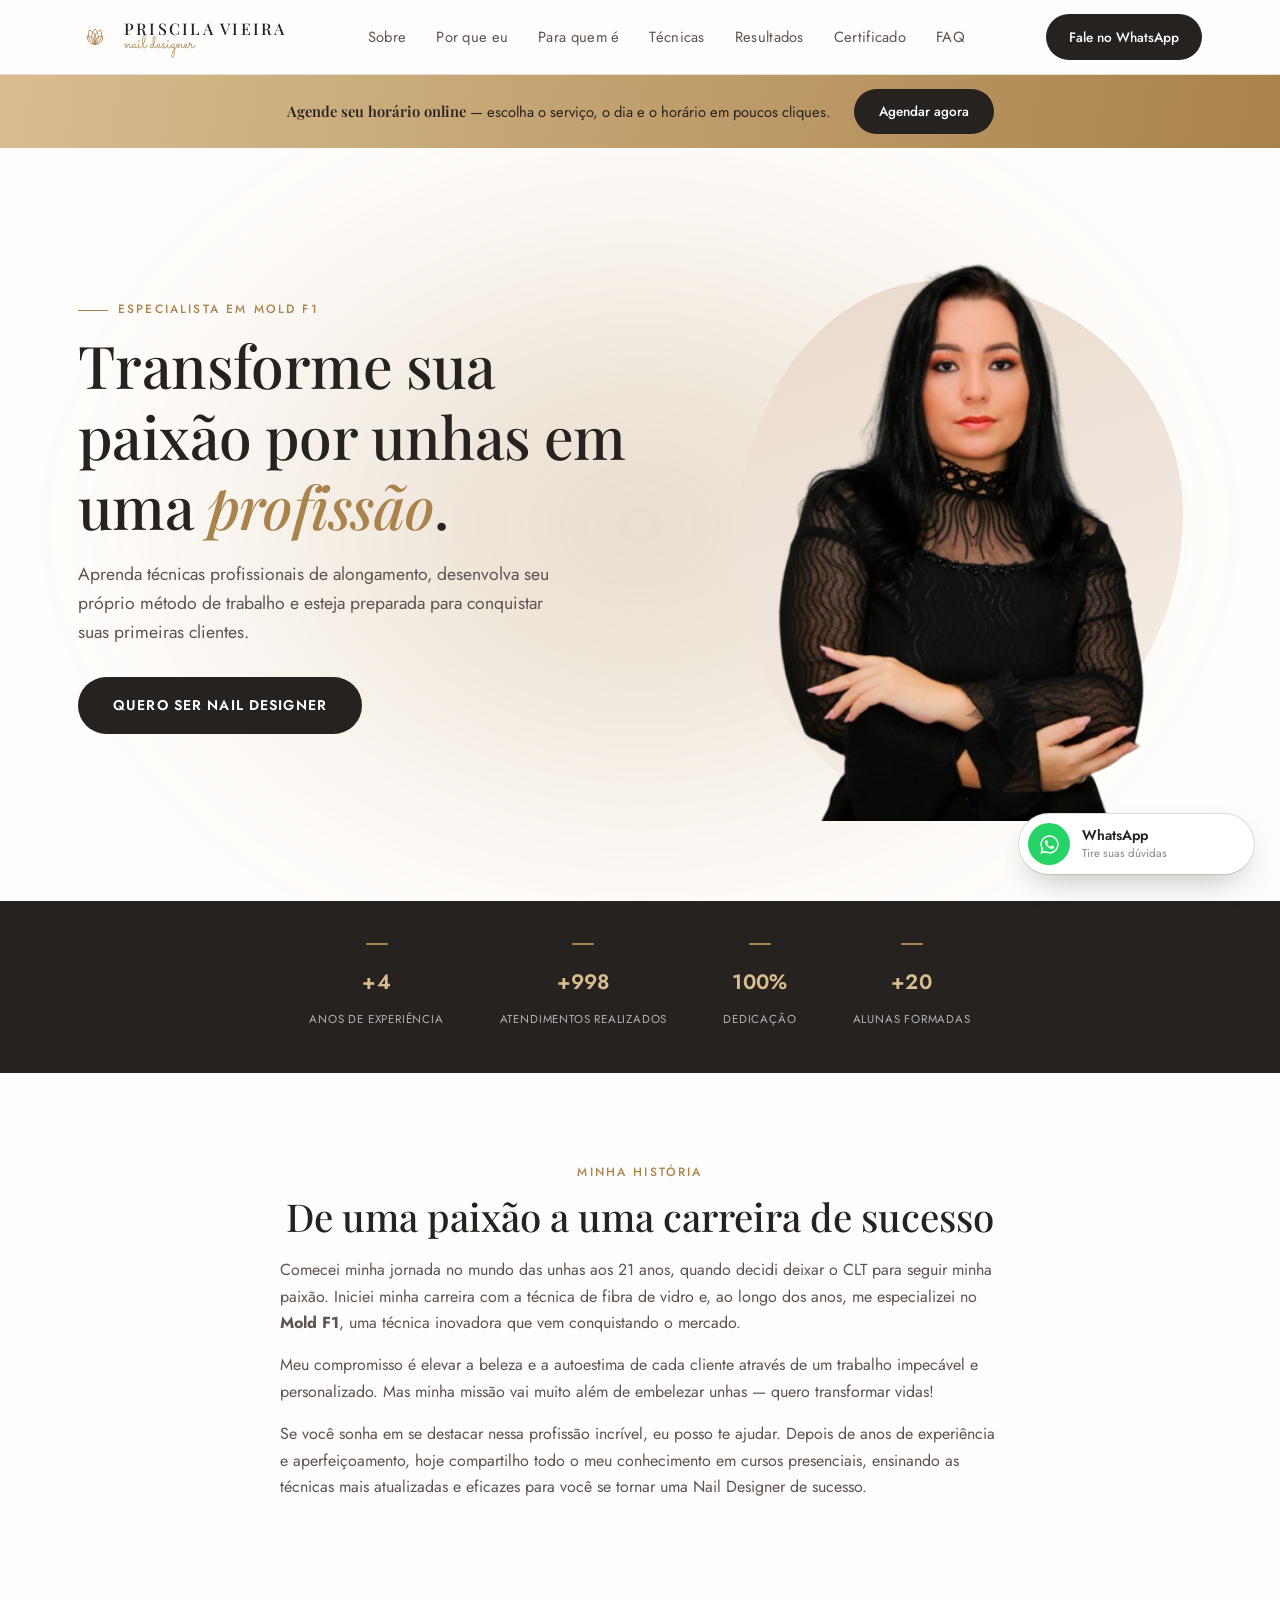
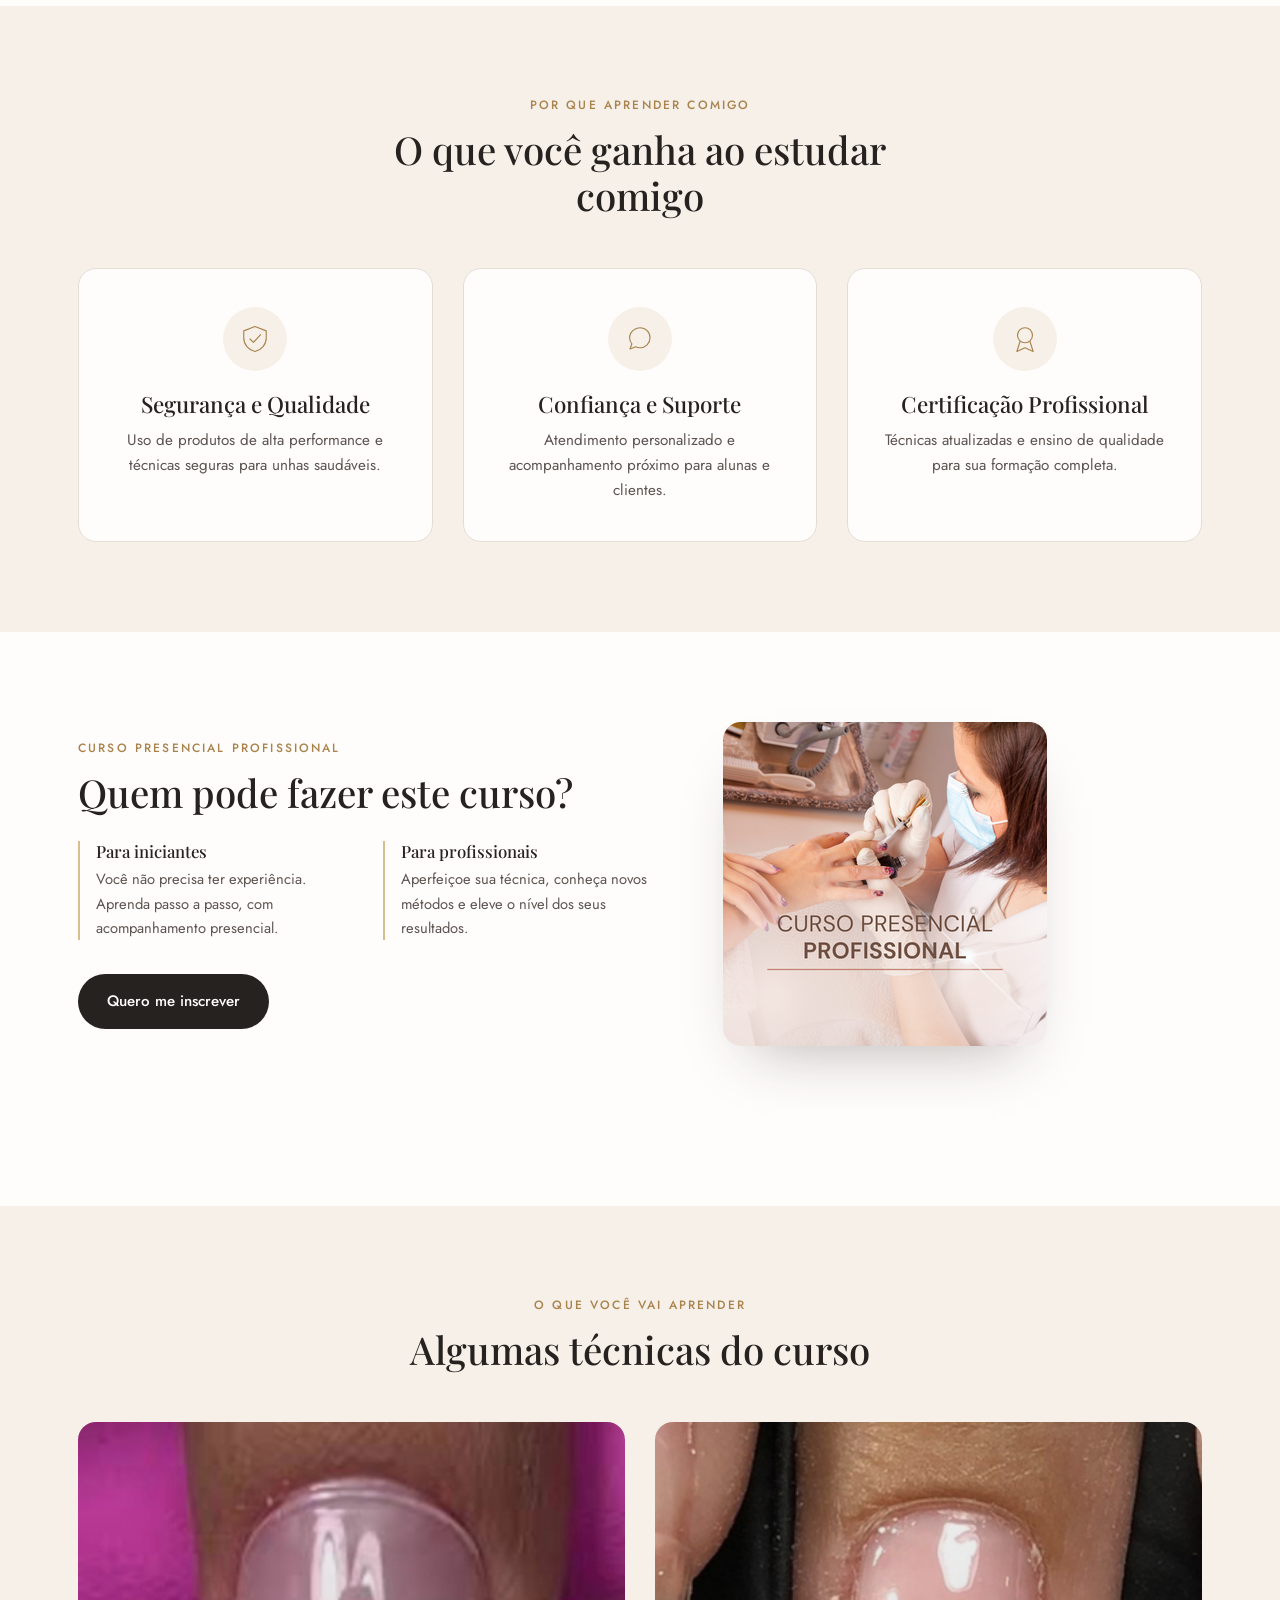
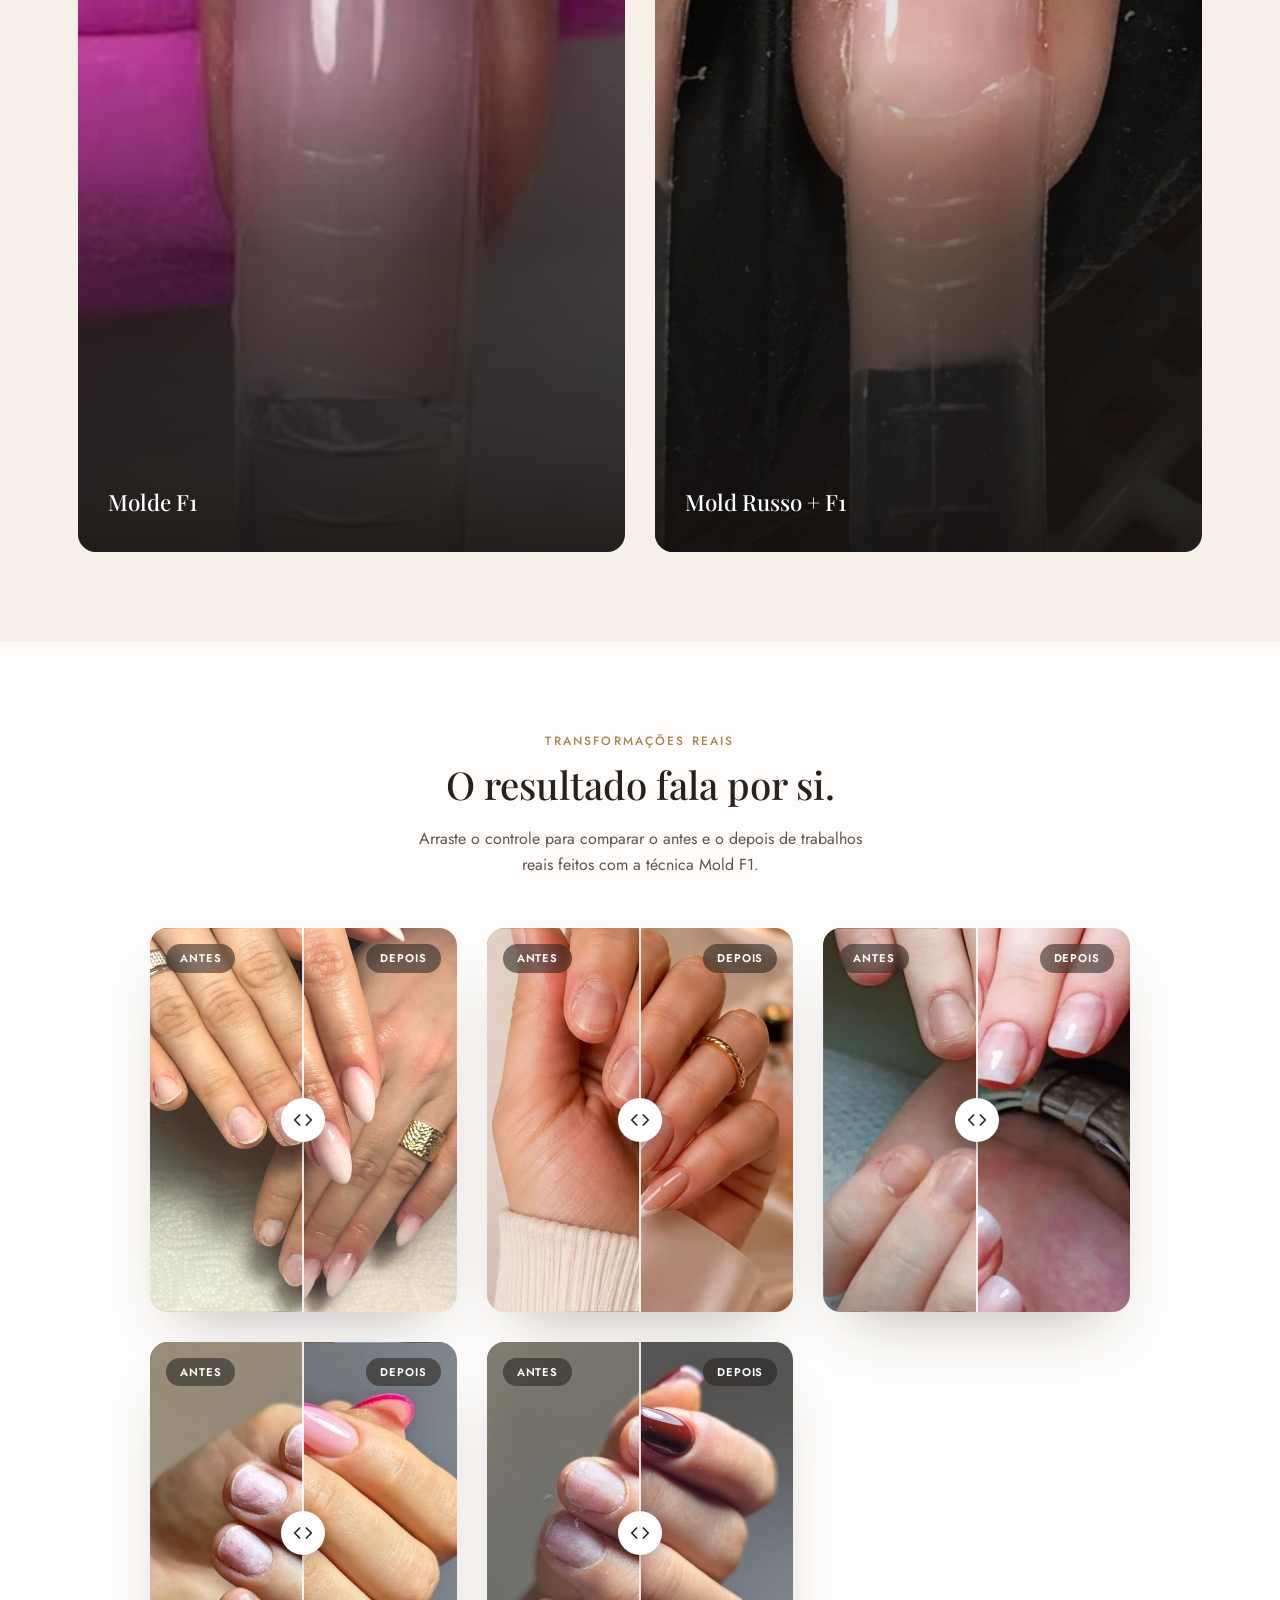
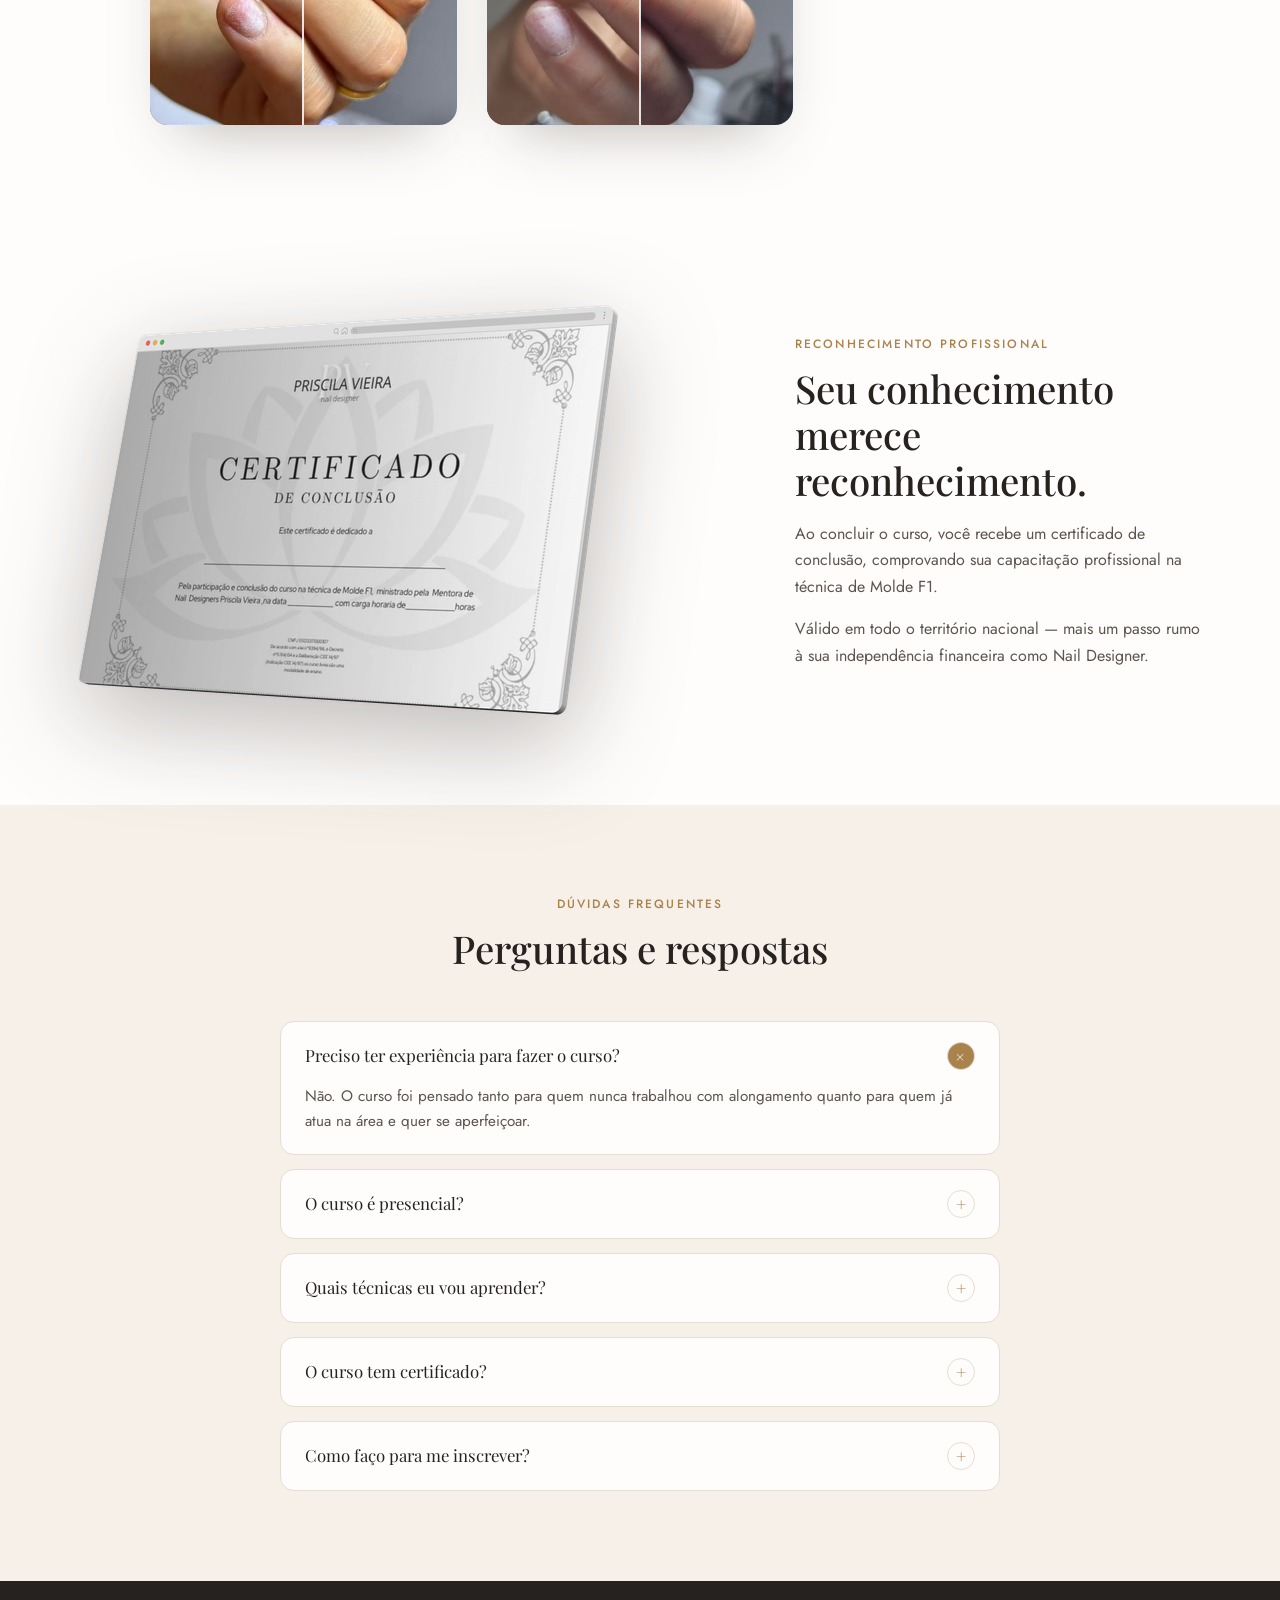
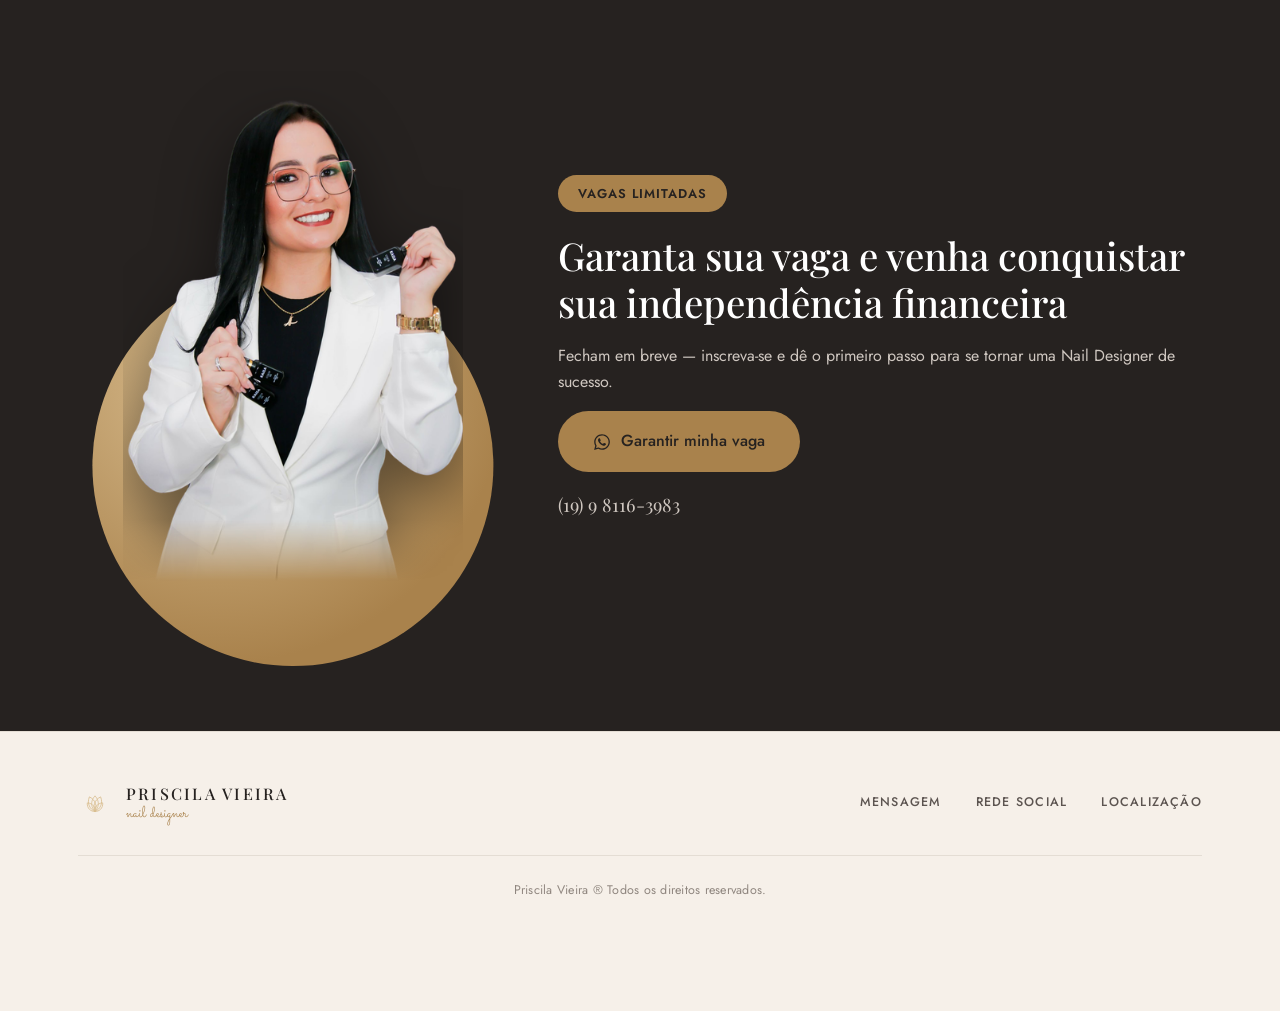
==== commit 5e8f8bfb: "Renomeia indicador para "atendimentos realizados" Co-Authored-By: Claude Sonnet 5 <noreply@anthropic" ====
--- a/index.html
+++ b/index.html
@@ -78,7 +78,7 @@
 <section class="stats-band" id="numeros">
   <div class="container stats-band-inner">
     <div class="reveal"><strong>+4</strong><span>anos de experiência</span></div>
-    <div class="reveal"><strong>+999</strong><span>clientes atendidas</span></div>
+    <div class="reveal"><strong>+999</strong><span>atendimentos realizados</span></div>
     <div class="reveal"><strong>100%</strong><span>dedicação</span></div>
     <div class="reveal"><strong>+20</strong><span>alunas formadas</span></div>
   </div>
